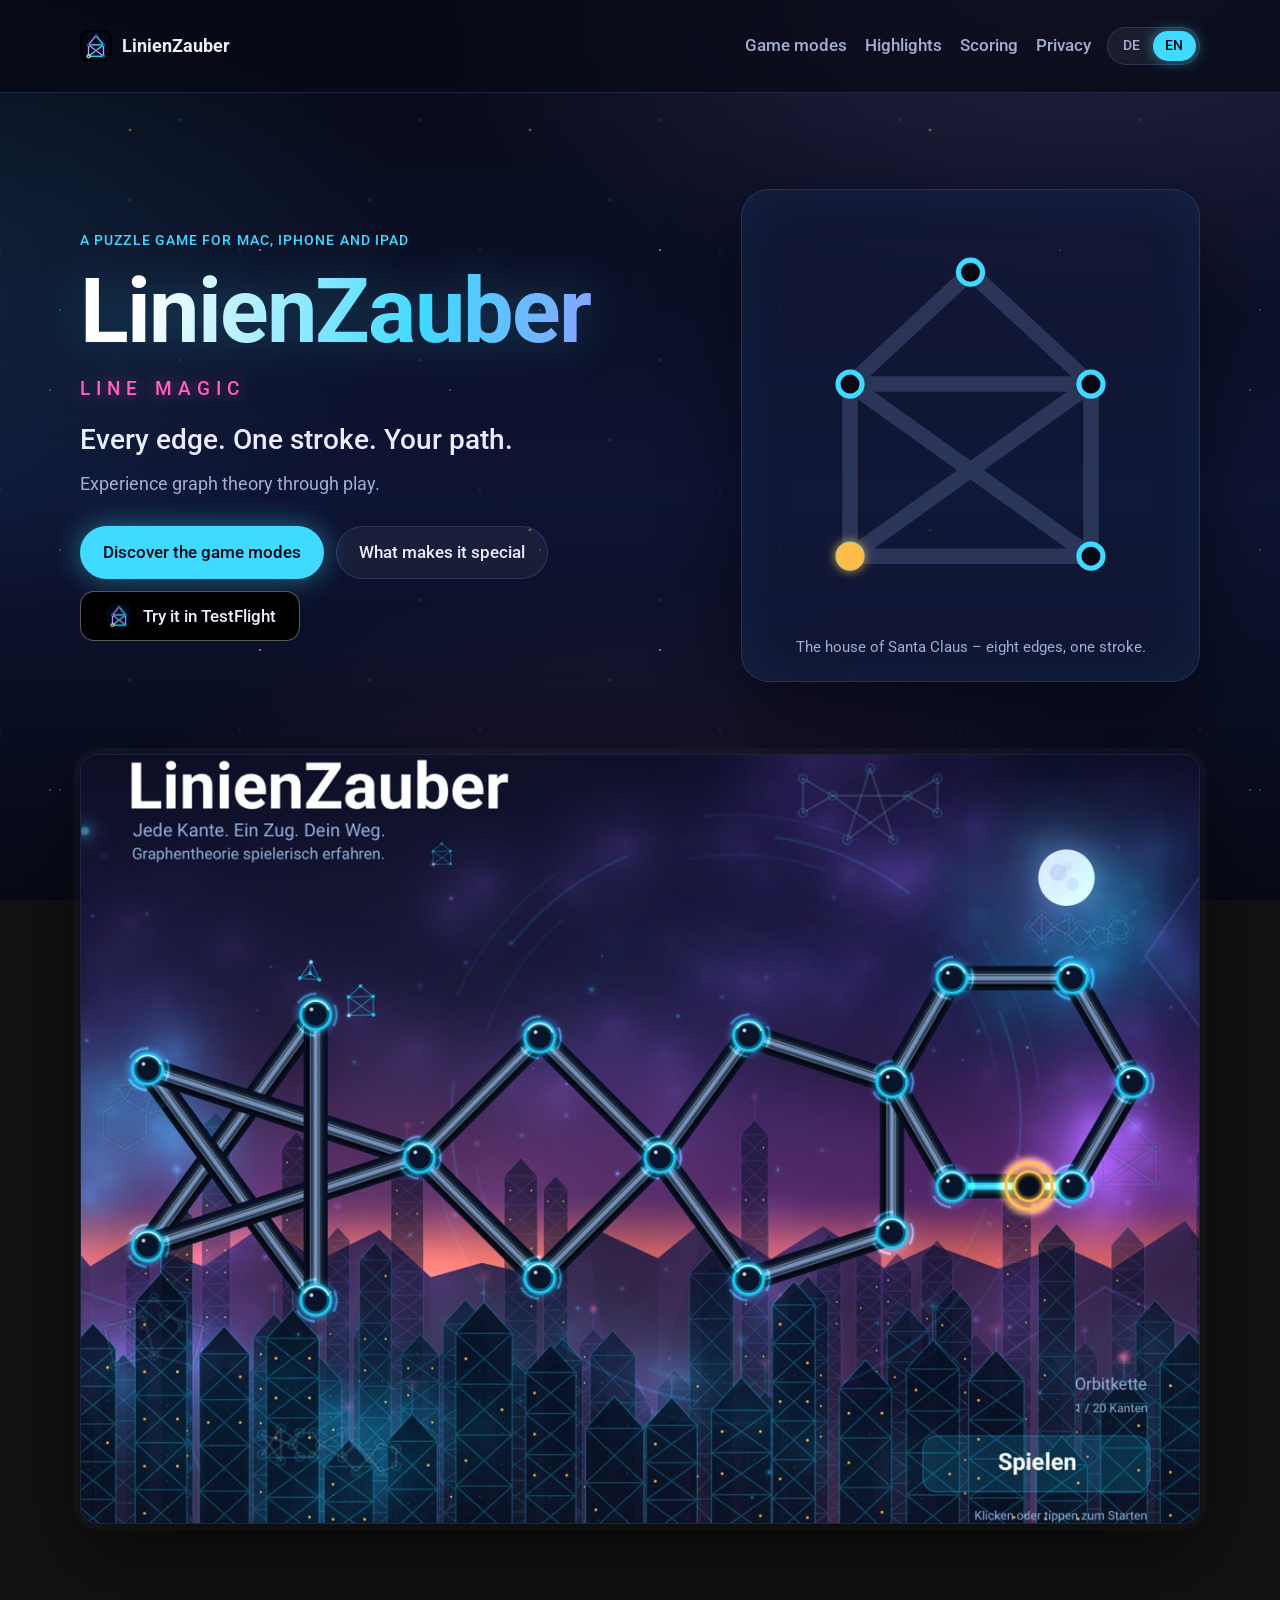
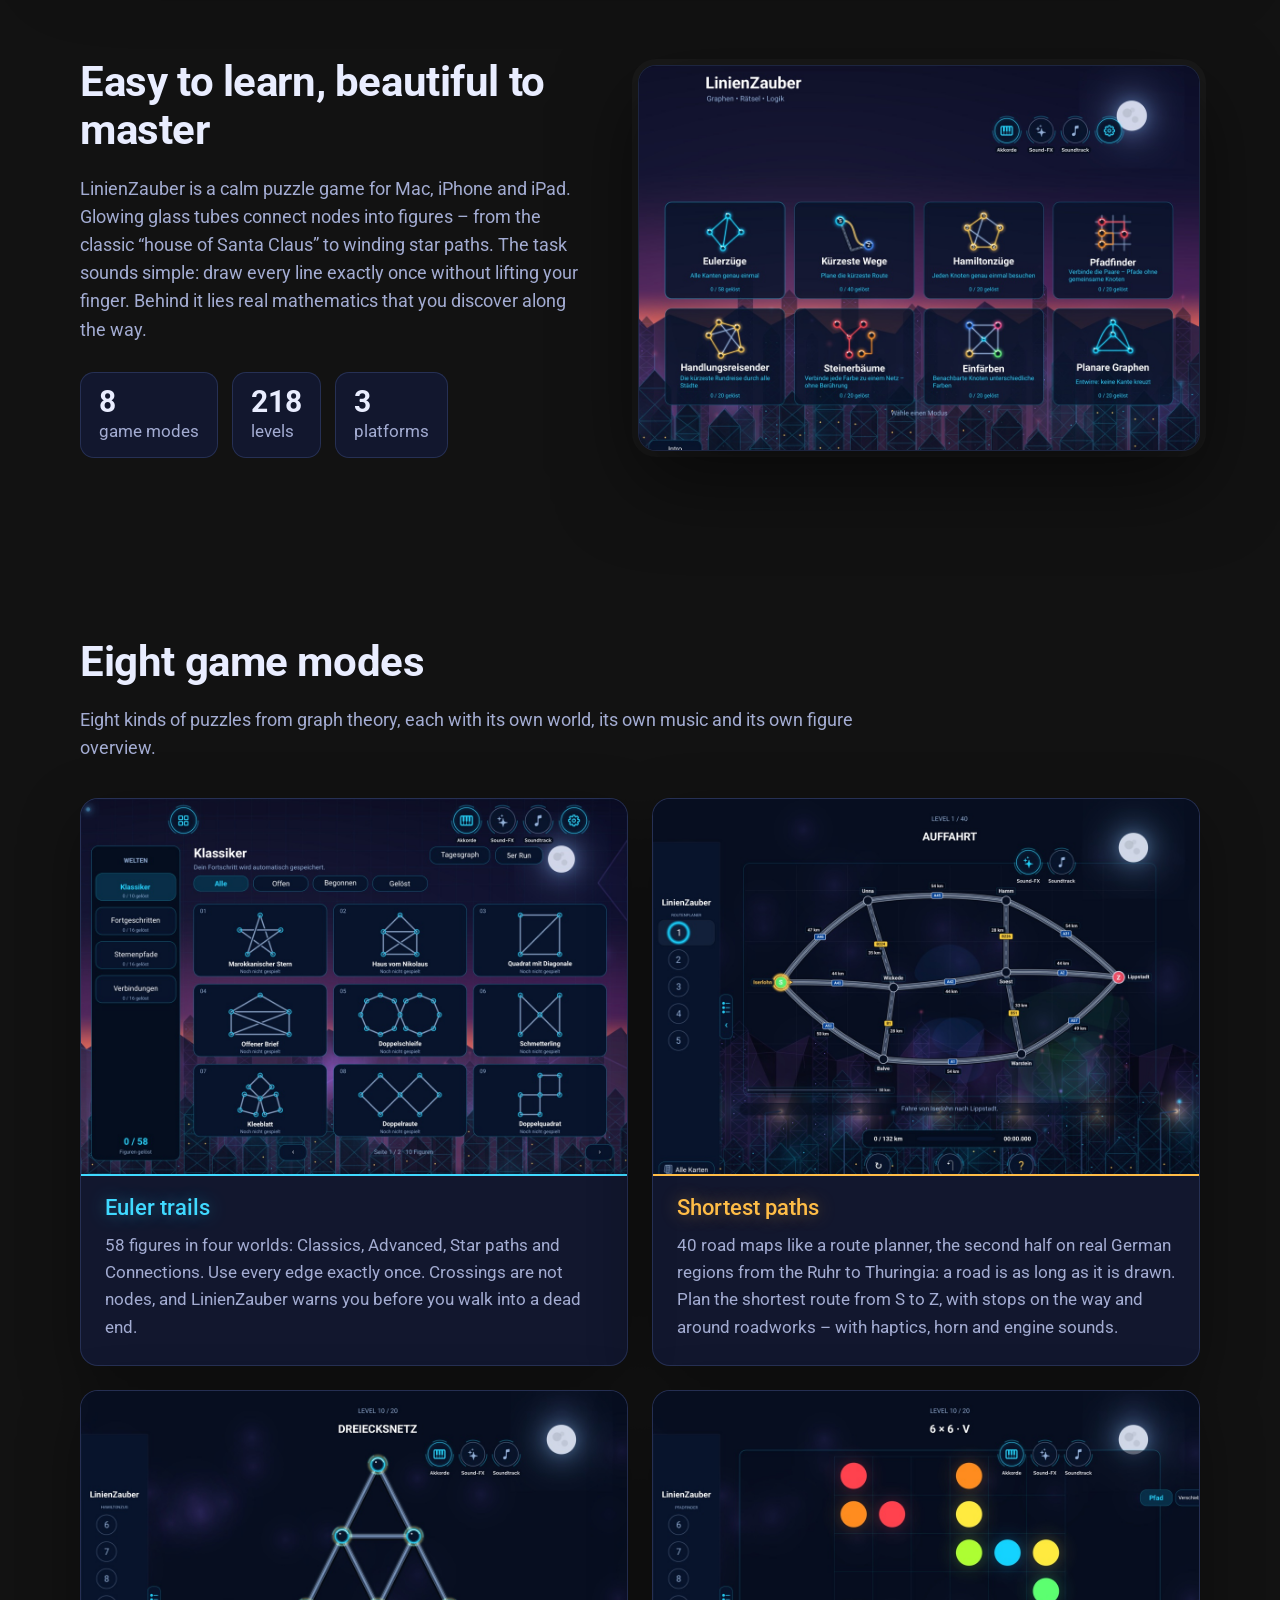
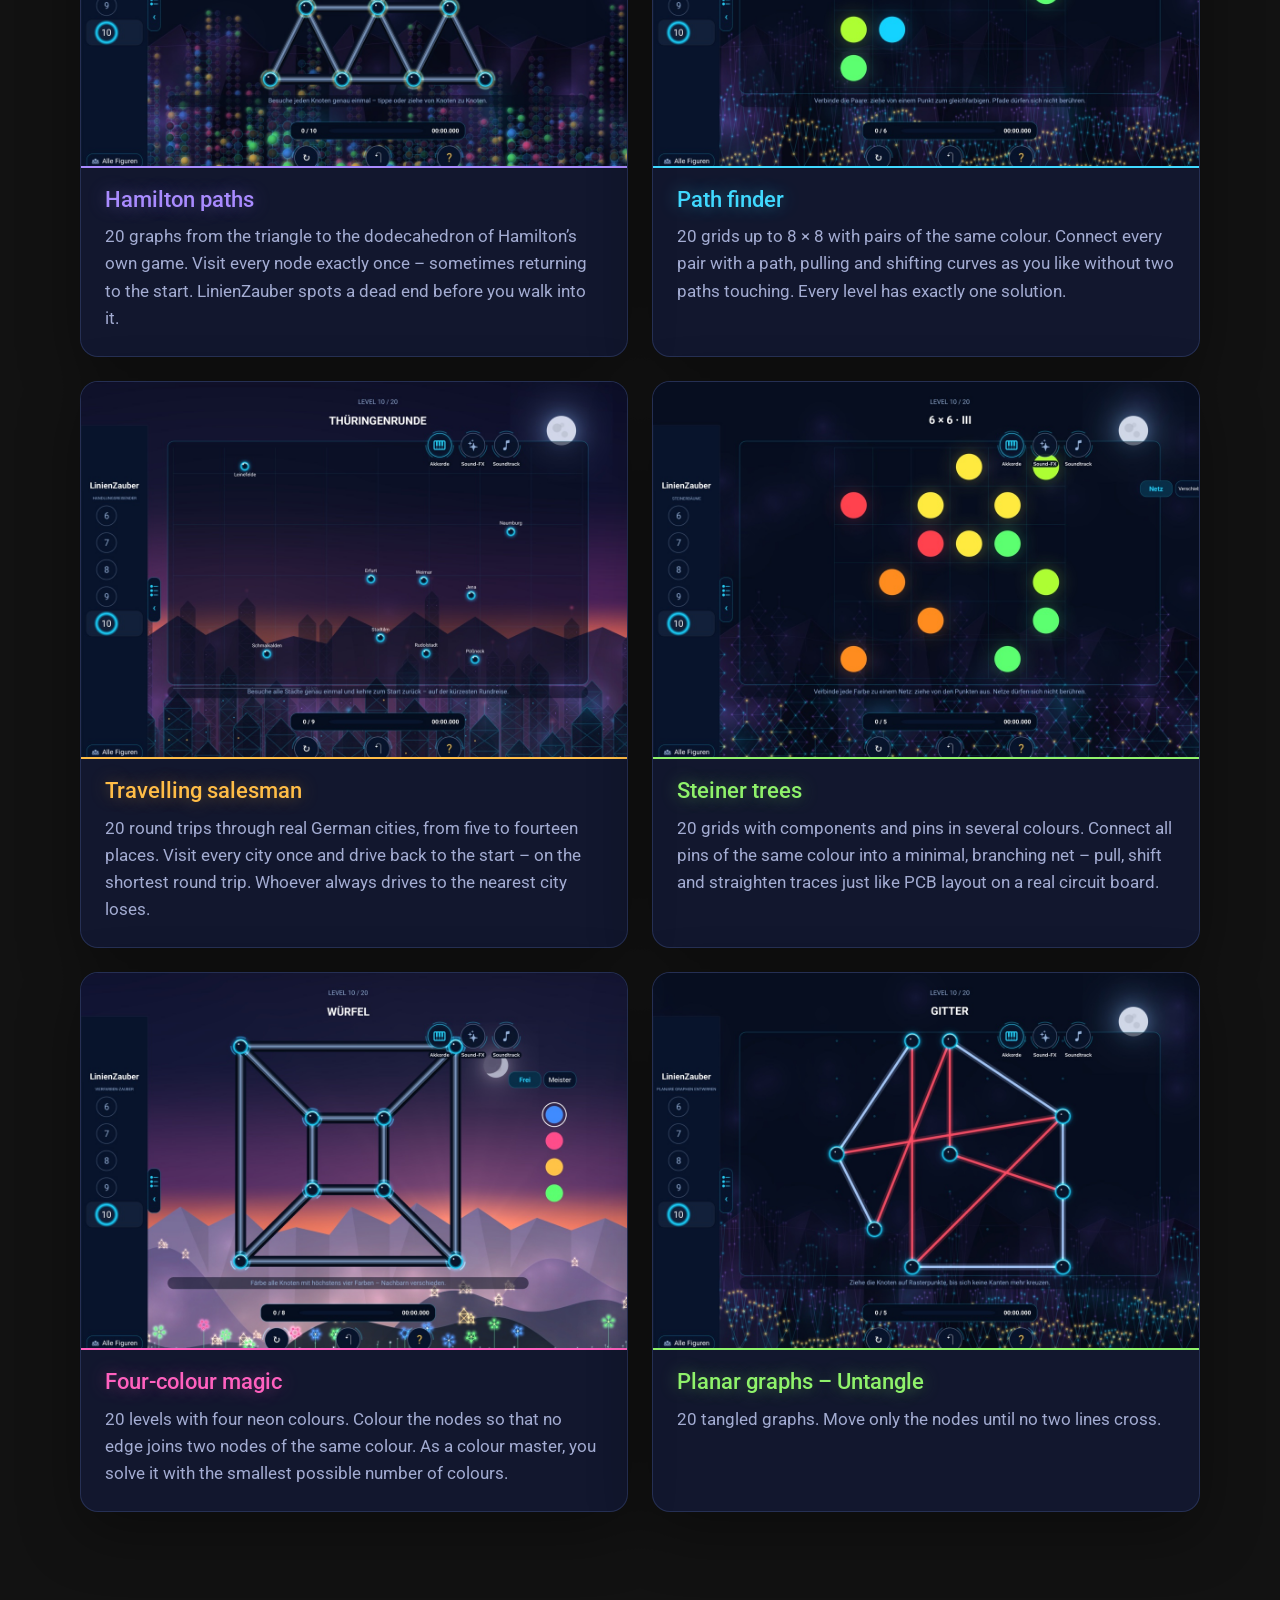
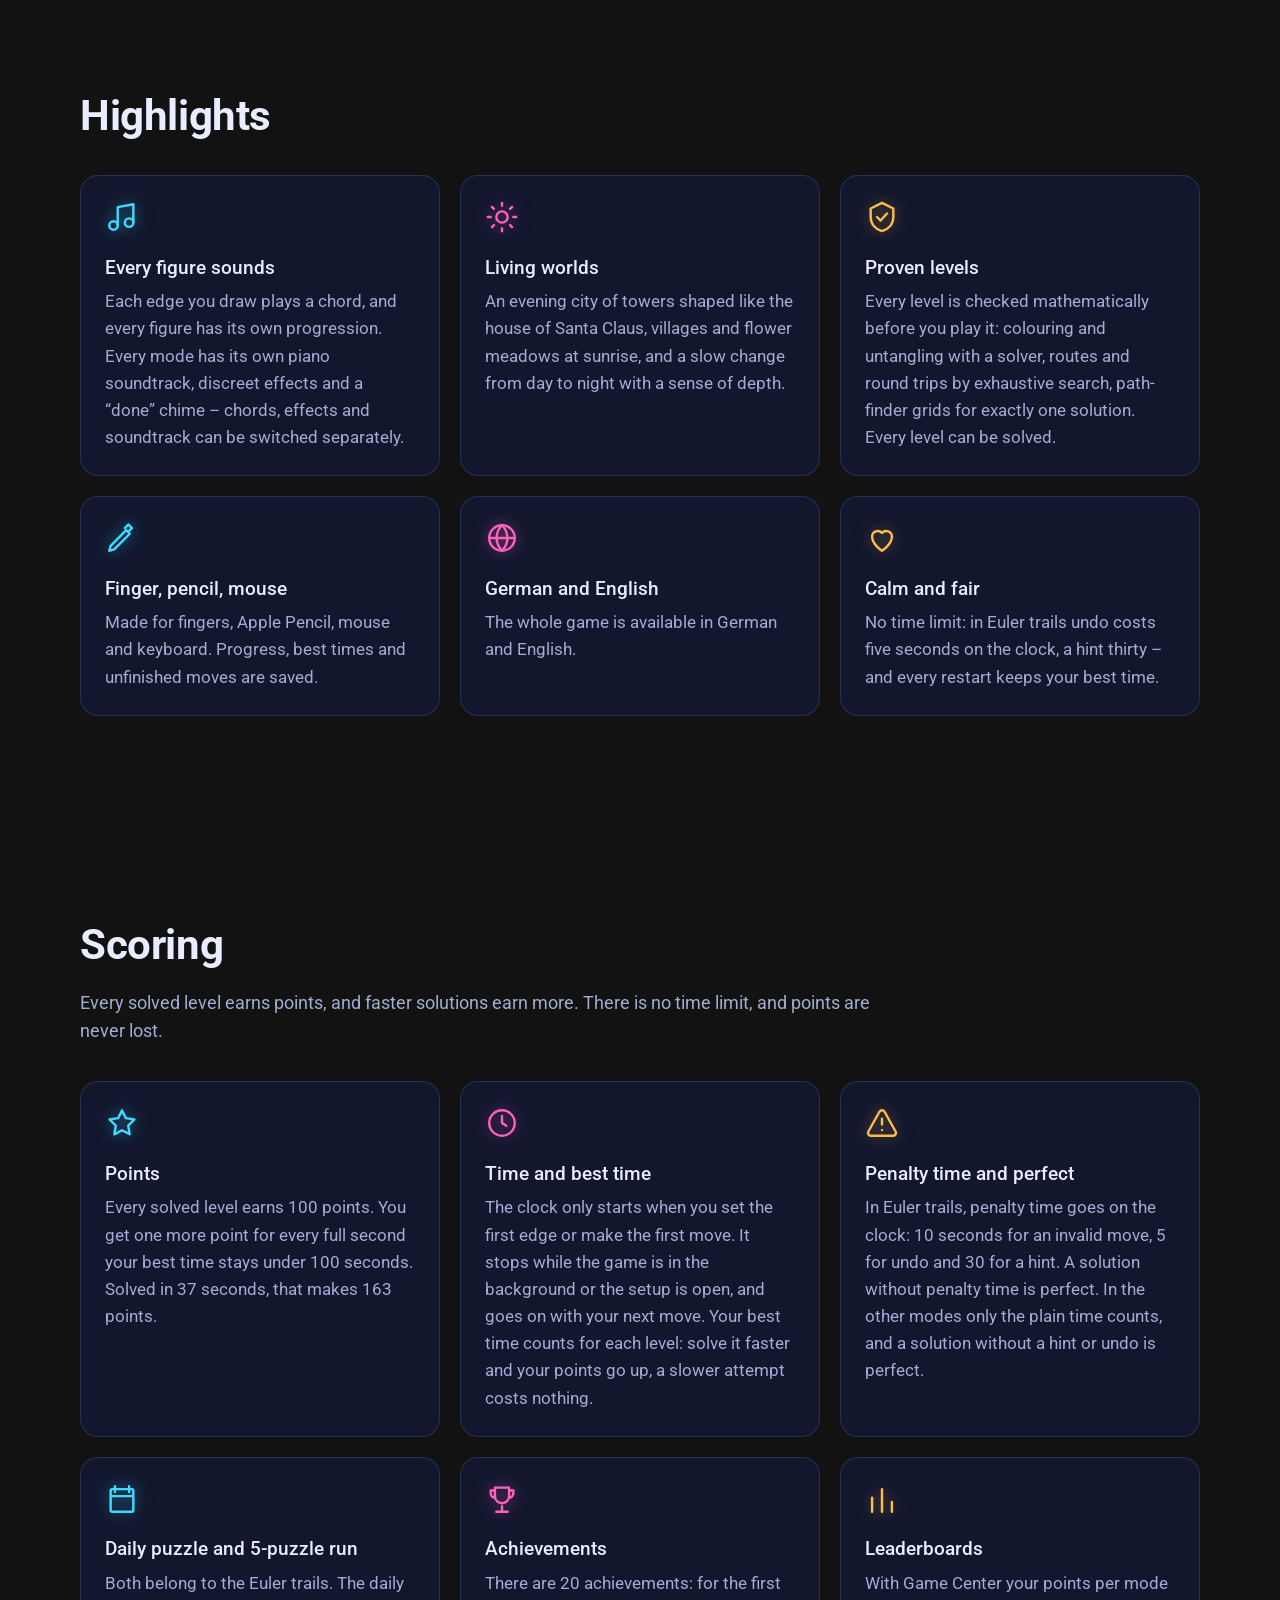
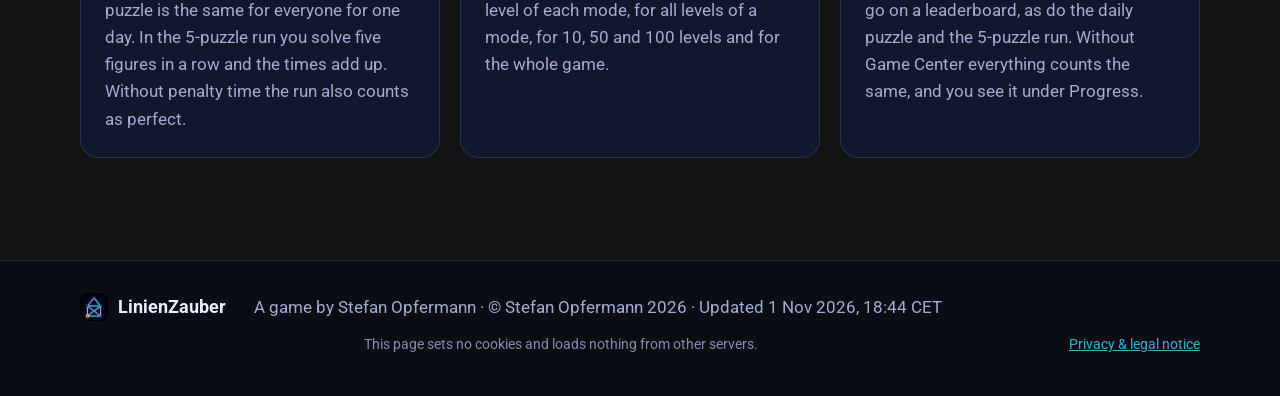
==== index.html @ 611625bb "Scoring: every mode can be perfect without a tip or undo Co-Authored-By: Claude Opus 5.5 <noreply@an" ====
<!doctype html>
<html lang="de">
<head>
  <meta charset="utf-8">
  <meta name="viewport" content="width=device-width, initial-scale=1">
  <title data-i18n="meta.title">LinienZauber – Graphentheorie spielerisch erfahren</title>
  <meta name="description" content="LinienZauber ist ein ruhiges Denkspiel für Mac, iPhone und iPad: Eulerzüge, Hamiltonzüge, kürzeste Wege, Steinerbäume, Handlungsreisender, Pfadfinder, Vierfarben-Zauber und planare Graphen in leuchtenden Neon-Welten." data-i18n-attr="content:meta.description">
  <meta property="og:title" content="LinienZauber" >
  <meta property="og:description" content="Jede Kante. Ein Zug. Dein Weg. Graphentheorie spielerisch erfahren." data-i18n-attr="content:meta.og">
  <meta property="og:type" content="website">
  <meta property="og:url" content="https://linienzauber.netlify.app/">
  <meta property="og:image" content="https://linienzauber.netlify.app/assets/img/01-intro-abendstadt.jpg">
  <meta name="twitter:card" content="summary_large_image">
  <link rel="canonical" href="https://linienzauber.netlify.app/">
  <meta name="theme-color" content="#070a16">
  <link rel="icon" type="image/png" href="assets/img/favicon-64.png">
  <link rel="apple-touch-icon" href="assets/img/apple-touch-icon.png">
  <link rel="stylesheet" href="style.css">
  <script>
    // Chooses the language before the first paint: ?lang=, then the visitor's earlier choice, then the browser's
    // languages (the first German or English one wins, otherwise English). i18n.js then sets the texts.
    (function () {
      var lang = null;
      try { lang = new URLSearchParams(location.search).get('lang') || localStorage.getItem('LinienZauber-lang'); } catch (e) {}
      if (lang !== 'de' && lang !== 'en') {
        var list = navigator.languages && navigator.languages.length ? navigator.languages : [navigator.language || 'de'];
        lang = 'en';
        for (var i = 0; i < list.length; i++) {
          if (/^de\b/i.test(list[i])) { lang = 'de'; break; }
          if (/^en\b/i.test(list[i])) { break; }
        }
      }
      document.documentElement.lang = lang;
      if (lang === 'en') {
        // Hide the German texts until i18n.js has replaced them; never longer than a moment.
        document.documentElement.classList.add('i18n-pending');
        setTimeout(function () { document.documentElement.classList.remove('i18n-pending'); }, 1200);
      }
    })();
  </script>
</head>
<body>
  <a class="skip-link" href="#inhalt" data-i18n="nav.skip">Zum Inhalt springen</a>
  <div class="sky" aria-hidden="true"><div class="stars stars-far"></div><div class="stars stars-near"></div></div>

  <header class="site-header">
    <div class="wrap header-row">
      <a class="brand" href="#top" aria-label="LinienZauber">
        <img src="assets/img/favicon-64.png" width="32" height="32" alt="">
        <span>LinienZauber</span>
      </a>
      <nav class="site-nav" aria-label="Hauptnavigation" data-i18n-attr="aria-label:nav.label">
        <a href="#modi" data-i18n="nav.modes">Spielmodi</a>
        <a href="#besonderheiten" data-i18n="nav.features">Besonderheiten</a>
        <a href="#punkte" data-i18n="nav.scoring">Punkte</a>
        <a href="datenschutz.html" data-i18n="nav.privacy" data-i18n-attr="href:nav.privacyUrl">Datenschutz</a>
      </nav>
      <div class="lang-switch" role="group" aria-label="Sprache" data-i18n-attr="aria-label:nav.language">
        <button type="button" data-lang="de" aria-pressed="true" lang="de">DE</button>
        <button type="button" data-lang="en" aria-pressed="false" lang="en">EN</button>
      </div>
    </div>
  </header>

  <main id="inhalt">
    <section class="hero" id="top">
      <div class="wrap hero-grid">
        <div class="hero-text">
          <p class="eyebrow" data-i18n="hero.eyebrow">Ein Denkspiel für Mac, iPhone und iPad</p>
          <h1>LinienZauber</h1>
          <p class="alias" data-i18n="hero.alias"></p>
          <p class="tagline" data-i18n="hero.tagline">Jede Kante. Ein Zug. Dein Weg.</p>
          <p class="lead" data-i18n="hero.lead">Graphentheorie spielerisch erfahren.</p>
          <div class="actions">
            <a class="button primary" href="#modi" data-i18n="hero.cta">Spielmodi entdecken</a>
            <a class="button" href="#besonderheiten" data-i18n="hero.more">Was es besonders macht</a>
            <a class="button store" id="testflight" href="https://testflight.apple.com/join/HY3fuH2G"><img src="assets/img/app-icon-512.png" width="28" height="28" alt="" aria-hidden="true"><span data-i18n="hero.testflight">In TestFlight testen</span></a>
          </div>
        </div>
        <figure class="house" role="img" aria-label="Das Haus vom Nikolaus wird in einem Zug gezeichnet" data-i18n-attr="aria-label:hero.animation">
          <svg viewBox="0 0 240 240" aria-hidden="true">
            <defs>
              <filter id="glow" x="-50%" y="-50%" width="200%" height="200%">
                <feGaussianBlur stdDeviation="3.2" result="blur"/>
                <feMerge><feMergeNode in="blur"/><feMergeNode in="SourceGraphic"/></feMerge>
              </filter>
            </defs>
            <!-- Every edge as a dim glass tube, then the Euler trail A–C–E–D–C–B–D–A–B drawn over it. -->
            <path class="tube" d="M50 200 L50 100 L120 35 L190 100 L50 100 L190 200 L190 100 L50 200 L190 200"/>
            <path class="trail" pathLength="100" filter="url(#glow)" d="M50 200 L50 100 L120 35 L190 100 L50 100 L190 200 L190 100 L50 200 L190 200"/>
            <g class="nodes">
              <circle cx="50" cy="200" r="7"/><circle cx="190" cy="200" r="7"/><circle cx="50" cy="100" r="7"/>
              <circle cx="190" cy="100" r="7"/><circle cx="120" cy="35" r="7"/>
            </g>
            <circle class="head" r="8" filter="url(#glow)"/>
          </svg>
          <figcaption data-i18n="hero.caption">Das Haus vom Nikolaus – acht Kanten, ein Zug.</figcaption>
        </figure>
      </div>
      <div class="wrap">
        <figure class="shot hero-shot">
          <img src="assets/img/01-intro-abendstadt.jpg" width="1200" height="824"
               alt="Titelbild von LinienZauber: eine leuchtende Figur über einer Abendstadt aus Hochhäusern im Stil des Hauses vom Nikolaus, mit Vollmond"
               data-i18n-attr="alt:shot.intro">
        </figure>
      </div>
    </section>

    <section class="about">
      <div class="wrap about-grid">
        <div>
          <h2 data-i18n="about.title">Einfach zu lernen, schön zu meistern</h2>
          <p data-i18n="about.text">LinienZauber ist ein ruhiges Denkspiel für Mac, iPhone und iPad. Leuchtende Glasröhren verbinden Knoten zu Figuren – vom Haus vom Nikolaus bis zum Sternenpfad. Deine Aufgabe klingt einfach: Zeichne jede Linie genau einmal, ohne abzusetzen. Dahinter steckt echte Mathematik, die du ganz nebenbei erlebst.</p>
          <ul class="facts">
            <li><strong>8</strong> <span data-i18n="about.modes">Spielmodi</span></li>
            <li><strong>218</strong> <span data-i18n="about.levels">Level</span></li>
            <li><strong>3</strong> <span data-i18n="about.platforms">Plattformen</span></li>
          </ul>
        </div>
        <figure class="shot">
          <img src="assets/img/02-modi.jpg" width="1200" height="824" loading="lazy"
               alt="Die Modus-Auswahl mit acht Karten: Eulerzüge, Kürzeste Wege, Hamiltonzüge, Steinerbäume, Handlungsreisender, Pfadfinder, Einfärben und Planare Graphen"
               data-i18n-attr="alt:shot.modes">
        </figure>
      </div>
    </section>

    <section class="modes" id="modi">
      <div class="wrap">
        <h2 data-i18n="modes.title">Acht Spielmodi</h2>
        <p class="section-lead" data-i18n="modes.lead">Acht Rätselarten aus der Graphentheorie, jede mit eigener Welt, eigener Musik und eigener Figurenübersicht.</p>
        <div class="mode-grid">
          <article class="mode" style="--accent: var(--cyan)">
            <img src="assets/img/03-eulerzuege.jpg" width="1200" height="824" loading="lazy"
                 alt="Figurenübersicht der Eulerzüge mit Marokkanischem Stern, Haus vom Nikolaus und weiteren Figuren"
                 data-i18n-attr="alt:shot.euler">
            <div class="mode-body">
              <h3 data-i18n="mode.euler.title">Eulerzüge</h3>
              <p data-i18n="mode.euler.text">58 Figuren in vier Welten: Klassiker, Fortgeschritten, Sternenpfade und Verbindungen. Benutze jede Kante genau einmal. Kreuzungen sind keine Knoten, und LinienZauber warnt dich, bevor du in eine Sackgasse läufst.</p>
            </div>
          </article>
          <article class="mode" style="--accent: var(--gold)">
            <img src="assets/img/04-kuerzeste-wege.jpg" width="1200" height="824" loading="lazy"
                 alt="Ein Level des Routenplaners: eine Straßenkarte mit Start S, Ziel Z, gesperrten Straßen und der gefahrenen Route"
                 data-i18n-attr="alt:shot.paths">
            <div class="mode-body">
              <h3 data-i18n="mode.paths.title">Kürzeste Wege</h3>
              <p data-i18n="mode.paths.text">40 Straßenkarten wie ein Routenplaner, die zweite Hälfte auf echten deutschen Regionen von der Ruhr bis Thüringen: Eine Straße ist so lang, wie sie gezeichnet ist. Plane die kürzeste Route von S nach Z, mit Stopps unterwegs und um Baustellen herum – mit Haptik, Hupe und Motorsound.</p>
            </div>
          </article>
          <article class="mode" style="--accent: var(--violet)">
            <img src="assets/img/07-hamiltonzuege.jpg" width="1200" height="824" loading="lazy"
                 alt="Figurenübersicht der Hamiltonzüge mit Dreieck mit Fahne, Haus, Rad, Leiter und Stern"
                 data-i18n-attr="alt:shot.hamilton">
            <div class="mode-body">
              <h3 data-i18n="mode.hamilton.title">Hamiltonzüge</h3>
              <p data-i18n="mode.hamilton.text">20 Graphen vom Dreieck bis zum Dodekaeder aus Hamiltons eigenem Spiel. Besuche jeden Knoten genau einmal – manchmal mit Rückkehr zum Start. Eine Sackgasse erkennt LinienZauber, bevor du sie betrittst.</p>
            </div>
          </article>
          <article class="mode" style="--accent: var(--cyan)">
            <img src="assets/img/10-pfadfinder.jpg" width="1200" height="824" loading="lazy"
                 alt="Pfadfinder: ein 5-mal-5-Feld mit roten, blauen und grünen Punktepaaren"
                 data-i18n-attr="alt:shot.pathfinder">
            <div class="mode-body">
              <h3 data-i18n="mode.pathfinder.title">Pfadfinder</h3>
              <p data-i18n="mode.pathfinder.text">20 Felder bis 8 × 8 mit Paaren gleicher Farbe. Verbinde jedes Paar durch einen Pfad, ziehe und verschiebe Kurven nach Belieben, ohne dass sich zwei Pfade berühren. Jedes Level hat genau eine Lösung.</p>
            </div>
          </article>
          <article class="mode" style="--accent: var(--gold)">
            <img src="assets/img/09-handlungsreisender.jpg" width="1200" height="824" loading="lazy"
                 alt="Handlungsreisender: fünf Städte an der Ruhr auf einer Karte, die in einer Rundreise besucht werden sollen"
                 data-i18n-attr="alt:shot.tsp">
            <div class="mode-body">
              <h3 data-i18n="mode.tsp.title">Handlungsreisender</h3>
              <p data-i18n="mode.tsp.text">20 Rundreisen durch echte deutsche Städte, von fünf bis vierzehn Orten. Besuche jede Stadt einmal und fahre zurück zum Start – auf der kürzesten Rundreise. Wer immer zur nächsten Stadt fährt, verliert.</p>
            </div>
          </article>
          <article class="mode" style="--accent: var(--green)">
            <img src="assets/img/08-steinerbaeume.jpg" width="1200" height="824" loading="lazy"
                 alt="Steinerbäume: ein Raster mit roten und blauen Punkten, die je zu einem Netz verbunden werden sollen"
                 data-i18n-attr="alt:shot.steiner">
            <div class="mode-body">
              <h3 data-i18n="mode.steiner.title">Steinerbäume</h3>
              <p data-i18n="mode.steiner.text">20 Raster mit Bauteilen und Pins in mehreren Farben. Verbinde alle Pins gleicher Farbe zu einem minimalen, verzweigten Netz – ziehe, verschiebe und begradige Leitungen wie beim PCB-Layout auf einer echten Platine.</p>
            </div>
          </article>
          <article class="mode" style="--accent: var(--magenta)">
            <img src="assets/img/05-einfaerben.jpg" width="1200" height="824" loading="lazy"
                 alt="Vierfarben-Zauber: ein gelöstes Dreieck mit blauem, pinkem und gelbem Knoten vor einer Blumenwiese bei Sonnenaufgang"
                 data-i18n-attr="alt:shot.colour">
            <div class="mode-body">
              <h3 data-i18n="mode.colour.title">Vierfarben-Zauber</h3>
              <p data-i18n="mode.colour.text">20 Level mit vier Neonfarben. Färbe die Knoten so, dass keine Kante zwei gleiche Farben verbindet. Als Farben-Meister schaffst du es mit der kleinstmöglichen Zahl an Farben.</p>
            </div>
          </article>
          <article class="mode" style="--accent: var(--green)">
            <img src="assets/img/06-planare-graphen.jpg" width="1200" height="824" loading="lazy"
                 alt="Planare Graphen: ein verknotetes Fünfeck, dessen sich kreuzende Kanten rot leuchten"
                 data-i18n-attr="alt:shot.planar">
            <div class="mode-body">
              <h3 data-i18n="mode.planar.title">Planare Graphen – Entwirren</h3>
              <p data-i18n="mode.planar.text">20 verknotete Graphen. Verschiebe nur die Knoten, bis sich keine zwei Linien mehr kreuzen.</p>
            </div>
          </article>
        </div>
      </div>
    </section>

    <section class="features" id="besonderheiten">
      <div class="wrap">
        <h2 data-i18n="features.title">Besonderheiten</h2>
        <ul class="feature-grid">
          <li class="feature">
            <svg viewBox="0 0 24 24" aria-hidden="true"><path d="M9 18V5l11-2v13"/><circle cx="6" cy="18" r="3"/><circle cx="17" cy="16" r="3"/></svg>
            <h3 data-i18n="feature.music.title">Jede Figur klingt</h3>
            <p data-i18n="feature.music.text">Jede gezogene Kante spielt einen Akkord, jede Figur ihre eigene Akkordfolge. Jeder Modus hat einen eigenen Klavier-Soundtrack, dezente Effekte und einen „Geschafft“-Klang – Akkorde, Effekte und Soundtrack lassen sich einzeln schalten.</p>
          </li>
          <li class="feature">
            <svg viewBox="0 0 24 24" aria-hidden="true"><circle cx="12" cy="12" r="4"/><path d="M12 2v2M12 20v2M4.9 4.9l1.4 1.4M17.7 17.7l1.4 1.4M2 12h2M20 12h2M4.9 19.1l1.4-1.4M17.7 6.3l1.4-1.4"/></svg>
            <h3 data-i18n="feature.worlds.title">Lebendige Welten</h3>
            <p data-i18n="feature.worlds.text">Eine Stadt aus „Haus vom Nikolaus“-Hochhäusern am Abend, Dörfer und Blumenwiesen bei Sonnenaufgang und ein langsamer Wechsel von Tag und Nacht mit Tiefenwirkung.</p>
          </li>
          <li class="feature">
            <svg viewBox="0 0 24 24" aria-hidden="true"><path d="M12 2l8 4v6c0 5-3.4 8.6-8 10-4.6-1.4-8-5-8-10V6z"/><path d="M8.5 12l2.5 2.5 4.5-5"/></svg>
            <h3 data-i18n="feature.proven.title">Bewiesene Level</h3>
            <p data-i18n="feature.proven.text">Jedes Level wird vor dem Spiel mathematisch geprüft: Färben und Entwirren mit einem Solver, die Routen und Rundreisen durch Vollsuche, die Pfadfinder-Felder auf genau eine Lösung. Jedes Level ist lösbar.</p>
          </li>
          <li class="feature">
            <svg viewBox="0 0 24 24" aria-hidden="true"><path d="M3 21l3.5-1 11-11-2.5-2.5-11 11z"/><path d="M14 5l2.5-2.5L19 5l-2.5 2.5"/></svg>
            <h3 data-i18n="feature.input.title">Finger, Stift, Maus</h3>
            <p data-i18n="feature.input.text">Für Finger, Apple Pencil, Maus und Tastatur. Fortschritt, Bestzeiten und angefangene Züge werden gespeichert.</p>
          </li>
          <li class="feature">
            <svg viewBox="0 0 24 24" aria-hidden="true"><circle cx="12" cy="12" r="9"/><path d="M3 12h18M12 3c2.5 2.6 3.8 5.6 3.8 9s-1.3 6.4-3.8 9c-2.5-2.6-3.8-5.6-3.8-9S9.5 5.6 12 3z"/></svg>
            <h3 data-i18n="feature.language.title">Deutsch und Englisch</h3>
            <p data-i18n="feature.language.text">Das ganze Spiel gibt es auf Deutsch und Englisch.</p>
          </li>
          <li class="feature">
            <svg viewBox="0 0 24 24" aria-hidden="true"><path d="M12 21s-7-4.4-7-10a4 4 0 0 1 7-2.6A4 4 0 0 1 19 11c0 5.6-7 10-7 10z"/></svg>
            <h3 data-i18n="feature.calm.title">Ruhig und fair</h3>
            <p data-i18n="feature.calm.text">Ohne Zeitlimit: In den Eulerzügen kostet Zurück fünf Sekunden auf der Uhr, ein Tipp dreißig – und jeder Neustart behält deine Bestzeit.</p>
          </li>
        </ul>
      </div>
    </section>

    <section class="features" id="punkte">
      <div class="wrap">
        <h2 data-i18n="scoring.title">Punkteregelung</h2>
        <p class="section-lead" data-i18n="scoring.lead">Jedes gelöste Level bringt Punkte, schnelle Lösungen bringen mehr. Es gibt kein Zeitlimit, und Punkte gehen nie verloren.</p>
        <ul class="feature-grid">
          <li class="feature">
            <svg viewBox="0 0 24 24" aria-hidden="true"><path d="M12 3l2.7 5.6 6.1.9-4.4 4.3 1 6.1L12 17.1 6.6 20l1-6.1L3.2 9.5l6.1-.9z"/></svg>
            <h3 data-i18n="scoring.points.title">Punkte</h3>
            <p data-i18n="scoring.points.text">Jedes gelöste Level bringt 100 Punkte. Dazu kommt ein Punkt für jede volle Sekunde, die deine Bestzeit unter 100 Sekunden bleibt. In 37 Sekunden gelöst sind das 163 Punkte.</p>
          </li>
          <li class="feature">
            <svg viewBox="0 0 24 24" aria-hidden="true"><path d="M12 7v5l3 2M21 12a9 9 0 1 1-18 0 9 9 0 0 1 18 0z"/></svg>
            <h3 data-i18n="scoring.best.title">Zeit und Bestzeit</h3>
            <p data-i18n="scoring.best.text">Die Uhr startet erst, wenn du die erste Kante setzt oder den ersten Zug machst. Sie hält an, wenn das Spiel in den Hintergrund geht oder das Setup offen ist, und läuft mit dem nächsten Zug weiter. Für jedes Level zählt deine beste Zeit: Schneller gelöst steigen deine Punkte, ein langsamerer Versuch kostet nichts.</p>
          </li>
          <li class="feature">
            <svg viewBox="0 0 24 24" aria-hidden="true"><path d="M12 9v4M12 17h.01M10.3 3.9L2.4 18a2 2 0 0 0 1.7 3h15.8a2 2 0 0 0 1.7-3L13.7 3.9a2 2 0 0 0-3.4 0z"/></svg>
            <h3 data-i18n="scoring.penalty.title">Strafzeit und Perfekt</h3>
            <p data-i18n="scoring.penalty.text">In den Eulerzügen kommt Strafzeit auf die Uhr: 10 Sekunden für einen ungültigen Zug, 5 für Zurück und 30 für einen Tipp. Ohne Strafzeit ist die Lösung perfekt. In den anderen Modi zählt die reine Zeit, und ohne Tipp und Zurück ist die Lösung perfekt.</p>
          </li>
          <li class="feature">
            <svg viewBox="0 0 24 24" aria-hidden="true"><path d="M7 3v4M17 3v4M4 10h16M5 5h14a1 1 0 0 1 1 1v14a1 1 0 0 1-1 1H5a1 1 0 0 1-1-1V6a1 1 0 0 1 1-1z"/></svg>
            <h3 data-i18n="scoring.daily.title">Tagesgraph und 5er Run</h3>
            <p data-i18n="scoring.daily.text">Beide gehören zu den Eulerzügen. Der Tagesgraph ist einen Tag lang für alle derselbe. Im 5er Run löst du fünf Figuren nacheinander, und die Zeiten werden addiert. Ohne Strafzeit zählt der Run zusätzlich als perfekt.</p>
          </li>
          <li class="feature">
            <svg viewBox="0 0 24 24" aria-hidden="true"><path d="M8 21h8M12 17v4M7 4h10v6a5 5 0 0 1-10 0zM7 6H4v2a3 3 0 0 0 3 3M17 6h3v2a3 3 0 0 1-3 3"/></svg>
            <h3 data-i18n="scoring.rewards.title">Erfolge</h3>
            <p data-i18n="scoring.rewards.text">Es gibt 20 Erfolge: für das erste Level jedes Modus, für alle Level eines Modus, für 10, 50 und 100 Level und für das ganze Spiel.</p>
          </li>
          <li class="feature">
            <svg viewBox="0 0 24 24" aria-hidden="true"><path d="M5 21V11M12 21V5M19 21v-7"/></svg>
            <h3 data-i18n="scoring.boards.title">Bestenlisten</h3>
            <p data-i18n="scoring.boards.text">Mit Game Center stehen deine Punkte je Modus in einer Bestenliste, dazu Tagesgraph und 5er Run. Ohne Game Center zählt alles genauso, du siehst es unter Fortschritt.</p>
          </li>
        </ul>
      </div>
    </section>
  </main>

  <footer class="site-footer">
    <div class="wrap footer-row">
      <div class="brand">
        <img src="assets/img/favicon-64.png" width="28" height="28" alt="">
        <span>LinienZauber</span>
      </div>
      <p data-i18n="footer.credit">Ein Spiel von Stefan Opfermann · © Stefan Opfermann 2026 · Stand 01.11.2026, 18:44 Uhr</p>
      <p class="quiet" data-i18n="footer.privacy">Diese Seite setzt keine Cookies und lädt nichts von fremden Servern.</p>
      <p class="quiet"><a href="datenschutz.html" data-i18n="nav.legal" data-i18n-attr="href:nav.privacyUrl">Datenschutz &amp; Impressum</a></p>
    </div>
  </footer>

  <script src="i18n.js"></script>
</body>
</html>
---- style.css ----
/* LinienZauber one-pager: the game's neon look – night blue, glass tubes, cyan, magenta, gold and green. */

@font-face { font-family: "Roboto"; src: url("assets/fonts/Roboto-Regular.ttf") format("truetype"); font-weight: 400; font-display: swap; }
@font-face { font-family: "Roboto"; src: url("assets/fonts/Roboto-Medium.ttf") format("truetype"); font-weight: 500; font-display: swap; }
@font-face { font-family: "Roboto"; src: url("assets/fonts/Roboto-Bold.ttf") format("truetype"); font-weight: 700; font-display: swap; }

:root {
  color-scheme: dark;
  --bg: #070a16;
  --bg-2: #0e1433;
  --panel: rgba(18, 25, 58, 0.72);
  --panel-edge: rgba(126, 160, 255, 0.18);
  --text: #e9edff;
  --muted: #a3acd2;
  --cyan: #40d9ff;
  --magenta: #ff61bf;
  --gold: #ffbd47;
  --green: #8ff26b;
  --violet: #a98bff;
  --radius: 18px;
  --wrap: 1120px;
}

* { box-sizing: border-box; }
html { scroll-behavior: smooth; scroll-padding-top: 80px; }
html.i18n-pending body { visibility: hidden; }
body {
  margin: 0;
  font-family: "Roboto", system-ui, -apple-system, "Segoe UI", sans-serif;
  font-size: 17px;
  line-height: 1.6;
  color: var(--text);
  background:
    radial-gradient(1200px 700px at 85% -10%, rgba(169, 139, 255, 0.22), transparent 60%),
    radial-gradient(900px 600px at -10% 30%, rgba(64, 217, 255, 0.10), transparent 60%),
    radial-gradient(1000px 700px at 50% 110%, rgba(255, 97, 191, 0.12), transparent 60%),
    linear-gradient(180deg, var(--bg) 0%, var(--bg-2) 55%, var(--bg) 100%);
  background-attachment: fixed;
  -webkit-font-smoothing: antialiased;
}
img { max-width: 100%; height: auto; display: block; }
a { color: var(--cyan); }
h1, h2, h3 { line-height: 1.15; margin: 0 0 0.5em; }
h2 { font-size: clamp(1.8rem, 3.6vw, 2.6rem); font-weight: 700; letter-spacing: -0.01em; }
h3 { font-size: 1.2rem; font-weight: 500; }
p { margin: 0 0 1em; }
.wrap { width: min(100% - 32px, var(--wrap)); margin-inline: auto; }

.skip-link { position: absolute; left: 16px; top: -60px; z-index: 20; padding: 10px 14px; border-radius: 10px; background: var(--cyan); color: var(--bg); font-weight: 500; }
.skip-link:focus { top: 12px; }
:focus-visible { outline: 2px solid var(--gold); outline-offset: 3px; border-radius: 6px; }

/* Twinkling sky behind everything; two star layers drift at different depths. */
.sky { position: fixed; inset: 0; z-index: -1; pointer-events: none; overflow: hidden; }
.stars { position: absolute; inset: -200px; background-repeat: repeat; }
.stars-far {
  background-image:
    radial-gradient(1px 1px at 20px 30px, rgba(255,255,255,.55), transparent),
    radial-gradient(1px 1px at 140px 80px, rgba(255,255,255,.35), transparent),
    radial-gradient(1px 1px at 90px 160px, rgba(180,220,255,.5), transparent),
    radial-gradient(1px 1px at 200px 210px, rgba(255,255,255,.3), transparent);
  background-size: 240px 240px;
  animation: drift 160s linear infinite;
}
.stars-near {
  background-image:
    radial-gradient(1.5px 1.5px at 60px 50px, rgba(255,255,255,.8), transparent),
    radial-gradient(1.5px 1.5px at 250px 190px, rgba(64,217,255,.7), transparent),
    radial-gradient(2px 2px at 330px 330px, rgba(255,189,71,.6), transparent);
  background-size: 400px 400px;
  animation: drift 90s linear infinite, twinkle 6s ease-in-out infinite alternate;
}
@keyframes drift { to { transform: translate3d(-240px, 0, 0); } }
@keyframes twinkle { from { opacity: .55; } to { opacity: 1; } }

/* Header */
.site-header {
  position: sticky; top: 0; z-index: 10;
  background: rgba(7, 10, 22, 0.72);
  backdrop-filter: blur(14px); -webkit-backdrop-filter: blur(14px);
  border-bottom: 1px solid var(--panel-edge);
}
.header-row { display: flex; align-items: center; gap: 20px; min-height: 64px; }
.brand { display: inline-flex; align-items: center; gap: 10px; color: var(--text); text-decoration: none; font-weight: 700; font-size: 1.1rem; }
.brand img { border-radius: 8px; }
.site-nav { display: flex; gap: 22px; margin-left: auto; }
.site-nav a { color: var(--muted); text-decoration: none; font-weight: 500; }
.site-nav a:hover { color: var(--text); }
.lang-switch { display: inline-flex; padding: 3px; border-radius: 999px; background: rgba(255,255,255,.06); border: 1px solid var(--panel-edge); }
.lang-switch button {
  font: inherit; font-size: .85rem; font-weight: 500; letter-spacing: .04em;
  color: var(--muted); background: none; border: 0; border-radius: 999px; padding: 4px 12px; cursor: pointer;
}
.lang-switch button[aria-pressed="true"] { color: var(--bg); background: var(--cyan); box-shadow: 0 0 14px rgba(64,217,255,.55); }

/* Hero */
.hero { padding: clamp(40px, 8vw, 96px) 0 32px; }
.hero-grid { display: grid; grid-template-columns: 1.15fr 0.85fr; align-items: center; gap: 40px; }
.eyebrow { color: var(--cyan); font-weight: 500; letter-spacing: .08em; text-transform: uppercase; font-size: .85rem; margin-bottom: .6em; }
.hero h1 {
  font-size: clamp(3rem, 9vw, 5.6rem); font-weight: 700; letter-spacing: -0.02em; margin-bottom: .15em;
  background: linear-gradient(100deg, #ffffff 10%, var(--cyan) 55%, var(--violet) 95%);
  -webkit-background-clip: text; background-clip: text; color: transparent;
  filter: drop-shadow(0 0 24px rgba(64,217,255,.25));
}
/* English only: the name's meaning under the German brand. */
.alias { margin: -0.1em 0 0.7em; color: var(--magenta); font-weight: 500; font-size: clamp(1rem, 1.8vw, 1.2rem); letter-spacing: 0.32em; text-transform: uppercase; text-shadow: 0 0 18px rgba(255, 97, 191, 0.55); }
.alias:empty { display: none; }
.tagline { font-size: clamp(1.3rem, 2.6vw, 1.75rem); font-weight: 500; margin-bottom: .2em; }
.lead { color: var(--muted); font-size: 1.15rem; }
.actions { display: flex; flex-wrap: wrap; gap: 12px; margin-top: 28px; }
.button {
  display: inline-flex; align-items: center; padding: 12px 22px; border-radius: 999px;
  border: 1px solid var(--panel-edge); color: var(--text); text-decoration: none; font-weight: 500;
  background: rgba(255,255,255,.05); transition: transform .2s ease, box-shadow .2s ease, background .2s ease;
}
.button:hover { transform: translateY(-1px); background: rgba(255,255,255,.09); }
.button.primary { color: var(--bg); background: var(--cyan); border-color: transparent; box-shadow: 0 0 28px rgba(64,217,255,.45); }
.button.primary:hover { background: #6fe3ff; }
/* Store-style pill for the download link. Apple's official badge may only link to the App Store, so this is the
   plain look of one; the TestFlight link keeps its own wording. */
.button.store { min-width: 220px; justify-content: center; background: #000; border-color: rgba(255,255,255,.35); border-radius: 14px; padding: 10px 22px; }
.button.store:hover { background: #111; }
.button.store { display: inline-flex; align-items: center; gap: 10px; }
.button.store img { width: 28px; height: 28px; border-radius: 7px; }

/* The house of Santa Claus, drawn in one stroke */
.house { margin: 0; padding: 22px; border-radius: 28px; background: var(--panel); border: 1px solid var(--panel-edge); box-shadow: 0 30px 80px rgba(0,0,0,.45), inset 0 0 60px rgba(64,217,255,.06); }
.house svg { width: 100%; height: auto; display: block; }
.house .tube { fill: none; stroke: rgba(150, 175, 230, 0.20); stroke-width: 9; stroke-linecap: round; stroke-linejoin: round; }
.house .trail { fill: none; stroke: var(--cyan); stroke-width: 4.5; stroke-linecap: round; stroke-linejoin: round; stroke-dasharray: 100; stroke-dashoffset: 100; animation: draw 10s linear infinite; }
.house .nodes circle { fill: var(--bg); stroke: var(--cyan); stroke-width: 3; }
.house .head {
  fill: var(--gold);
  offset-path: path("M50 200 L50 100 L120 35 L190 100 L50 100 L190 200 L190 100 L50 200 L190 200");
  offset-rotate: 0deg; animation: head 10s linear infinite;
}
.house figcaption { text-align: center; color: var(--muted); font-size: .95rem; margin-top: 10px; }
@keyframes draw {
  0% { stroke-dashoffset: 100; opacity: 1; }
  72% { stroke-dashoffset: 0; opacity: 1; }
  90% { stroke-dashoffset: 0; opacity: 1; }
  100% { stroke-dashoffset: 0; opacity: 0; }
}
@keyframes head {
  0% { offset-distance: 0%; opacity: 1; }
  72% { offset-distance: 100%; opacity: 1; }
  90% { offset-distance: 100%; opacity: 1; }
  100% { offset-distance: 100%; opacity: 0; }
}

/* Screenshots in a glowing glass frame */
.shot { margin: 0; border-radius: var(--radius); overflow: hidden; border: 1px solid var(--panel-edge); box-shadow: 0 30px 80px rgba(0,0,0,.5), 0 0 0 6px rgba(255,255,255,.03); background: var(--bg); }
.hero-shot { margin-top: clamp(40px, 6vw, 72px); }

/* About */
.about { padding: clamp(56px, 8vw, 104px) 0; }
.about-grid { display: grid; grid-template-columns: 1fr 1.1fr; gap: 48px; align-items: center; }
.about p { color: var(--muted); font-size: 1.1rem; }
.facts { list-style: none; padding: 0; margin: 28px 0 0; display: flex; flex-wrap: wrap; gap: 14px; }
.facts li { padding: 12px 18px; border-radius: 14px; background: var(--panel); border: 1px solid var(--panel-edge); color: var(--muted); }
.facts strong { display: block; font-size: 1.9rem; line-height: 1.1; color: var(--text); }

/* Modes */
.modes { padding: clamp(40px, 6vw, 80px) 0; }
.section-lead { color: var(--muted); font-size: 1.1rem; max-width: 46em; margin-bottom: 36px; }
.mode-grid { display: grid; grid-template-columns: repeat(2, minmax(0, 1fr)); gap: 24px; }
.mode {
  border-radius: var(--radius); overflow: hidden; background: var(--panel); border: 1px solid var(--panel-edge);
  box-shadow: 0 20px 60px rgba(0,0,0,.35); transition: transform .25s ease, box-shadow .25s ease, border-color .25s ease;
}
.mode:hover { transform: translateY(-3px); border-color: color-mix(in srgb, var(--accent) 55%, transparent); box-shadow: 0 24px 70px rgba(0,0,0,.45), 0 0 34px color-mix(in srgb, var(--accent) 22%, transparent); }
.mode img { border-bottom: 2px solid var(--accent); }
.mode-body { padding: 20px 24px 24px; }
.mode h3 { color: var(--accent); font-size: 1.35rem; text-shadow: 0 0 18px color-mix(in srgb, var(--accent) 45%, transparent); }
.mode p { color: var(--muted); margin: 0; }

/* Features */
.features { padding: clamp(56px, 8vw, 104px) 0; }
.feature-grid { list-style: none; padding: 0; margin: 36px 0 0; display: grid; grid-template-columns: repeat(3, minmax(0, 1fr)); gap: 20px; }
.feature { padding: 24px; border-radius: var(--radius); background: var(--panel); border: 1px solid var(--panel-edge); }
.feature svg { width: 34px; height: 34px; fill: none; stroke: var(--cyan); stroke-width: 1.7; stroke-linecap: round; stroke-linejoin: round; filter: drop-shadow(0 0 8px rgba(64,217,255,.55)); margin-bottom: 14px; }
.feature:nth-child(3n+2) svg { stroke: var(--magenta); filter: drop-shadow(0 0 8px rgba(255,97,191,.5)); }
.feature:nth-child(3n) svg { stroke: var(--gold); filter: drop-shadow(0 0 8px rgba(255,189,71,.5)); }
.feature p { color: var(--muted); margin: 0; }

/* Footer */
.site-footer { border-top: 1px solid var(--panel-edge); padding: 32px 0 40px; background: rgba(7,10,22,.6); }
.footer-row { display: flex; flex-wrap: wrap; align-items: center; gap: 12px 28px; }
.footer-row p { margin: 0; color: var(--muted); }
.footer-row .quiet { font-size: .9rem; opacity: .8; margin-left: auto; }

/* Tablet and phone */
@media (max-width: 900px) {
  .hero-grid, .about-grid { grid-template-columns: 1fr; }
  .house { max-width: 420px; justify-self: center; width: 100%; }
  .feature-grid { grid-template-columns: repeat(2, minmax(0, 1fr)); }
}
@media (max-width: 640px) {
  body { font-size: 16px; }
  .site-nav { display: none; }
  .lang-switch { margin-left: auto; }
  .mode-grid, .feature-grid { grid-template-columns: 1fr; }
  .footer-row .quiet { margin-left: 0; }
}

/* Motion only for those who want it: the house is shown fully drawn. */
@media (prefers-reduced-motion: reduce) {
  html { scroll-behavior: auto; }
  .stars, .house .trail, .house .head { animation: none; }
  .house .trail { stroke-dashoffset: 0; }
  .house .head { display: none; }
  .mode, .button { transition: none; }
}

/* Legal pages: Datenschutz and Privacy */
.legal { padding: 56px 0 72px; max-width: 760px; }
.legal h1 { font-size: 2.2rem; margin: 0 0 8px; }
.legal h2 { font-size: 1.25rem; margin: 36px 0 10px; color: var(--cyan); }
.legal p, .legal li { color: var(--text); line-height: 1.65; }
.legal .updated { color: var(--muted); margin-bottom: 24px; }
.legal a { color: var(--cyan); }
.site-header { border-bottom: 1px solid var(--panel-edge); padding: 14px 0; }
.header-row { display: flex; align-items: center; justify-content: space-between; gap: 16px; flex-wrap: wrap; }
.header-row .brand { display: inline-flex; align-items: center; gap: 10px; color: var(--text); text-decoration: none; font-weight: 600; }
.site-header .site-nav { display: flex; flex-wrap: wrap; gap: 6px 18px; }
.site-header .site-nav a { color: var(--muted); text-decoration: none; }
.site-header .site-nav a:hover { color: var(--text); }

/* Anchors land below the sticky header. */
section[id] { scroll-margin-top: 150px; }
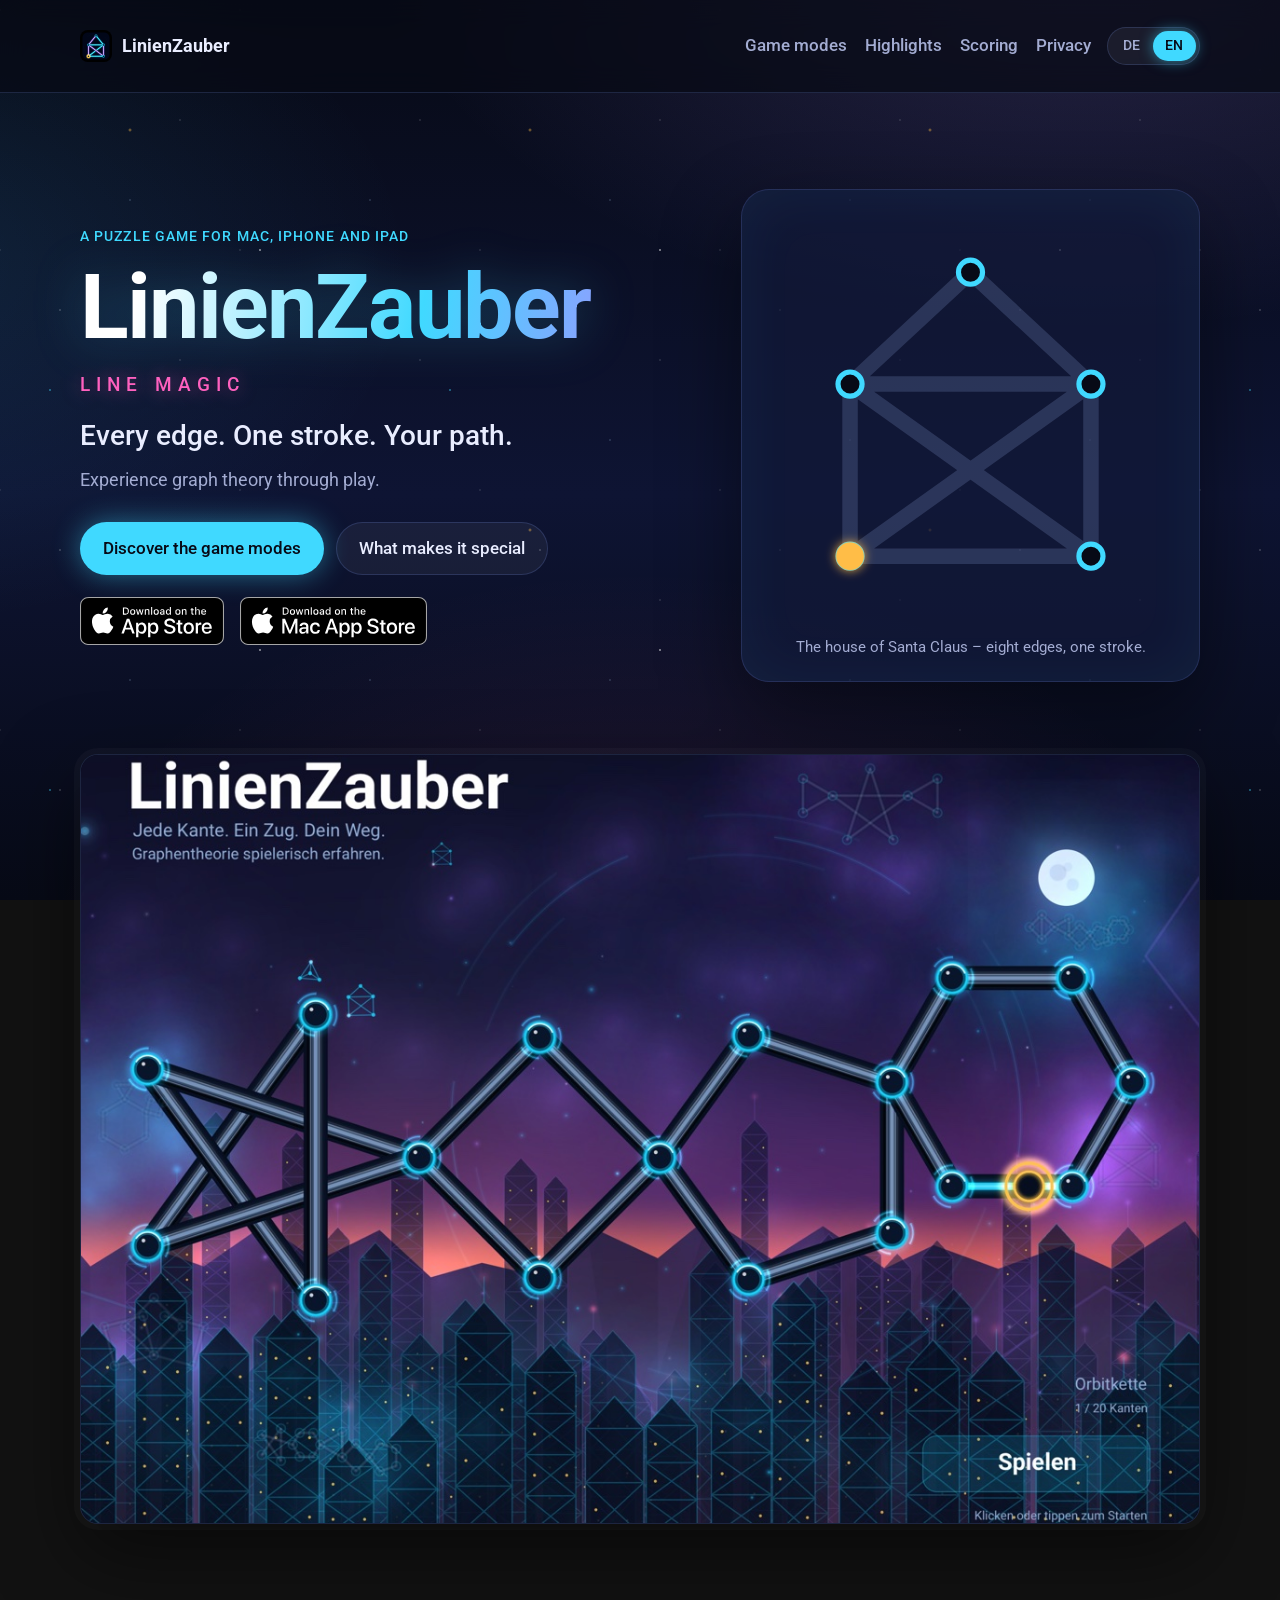
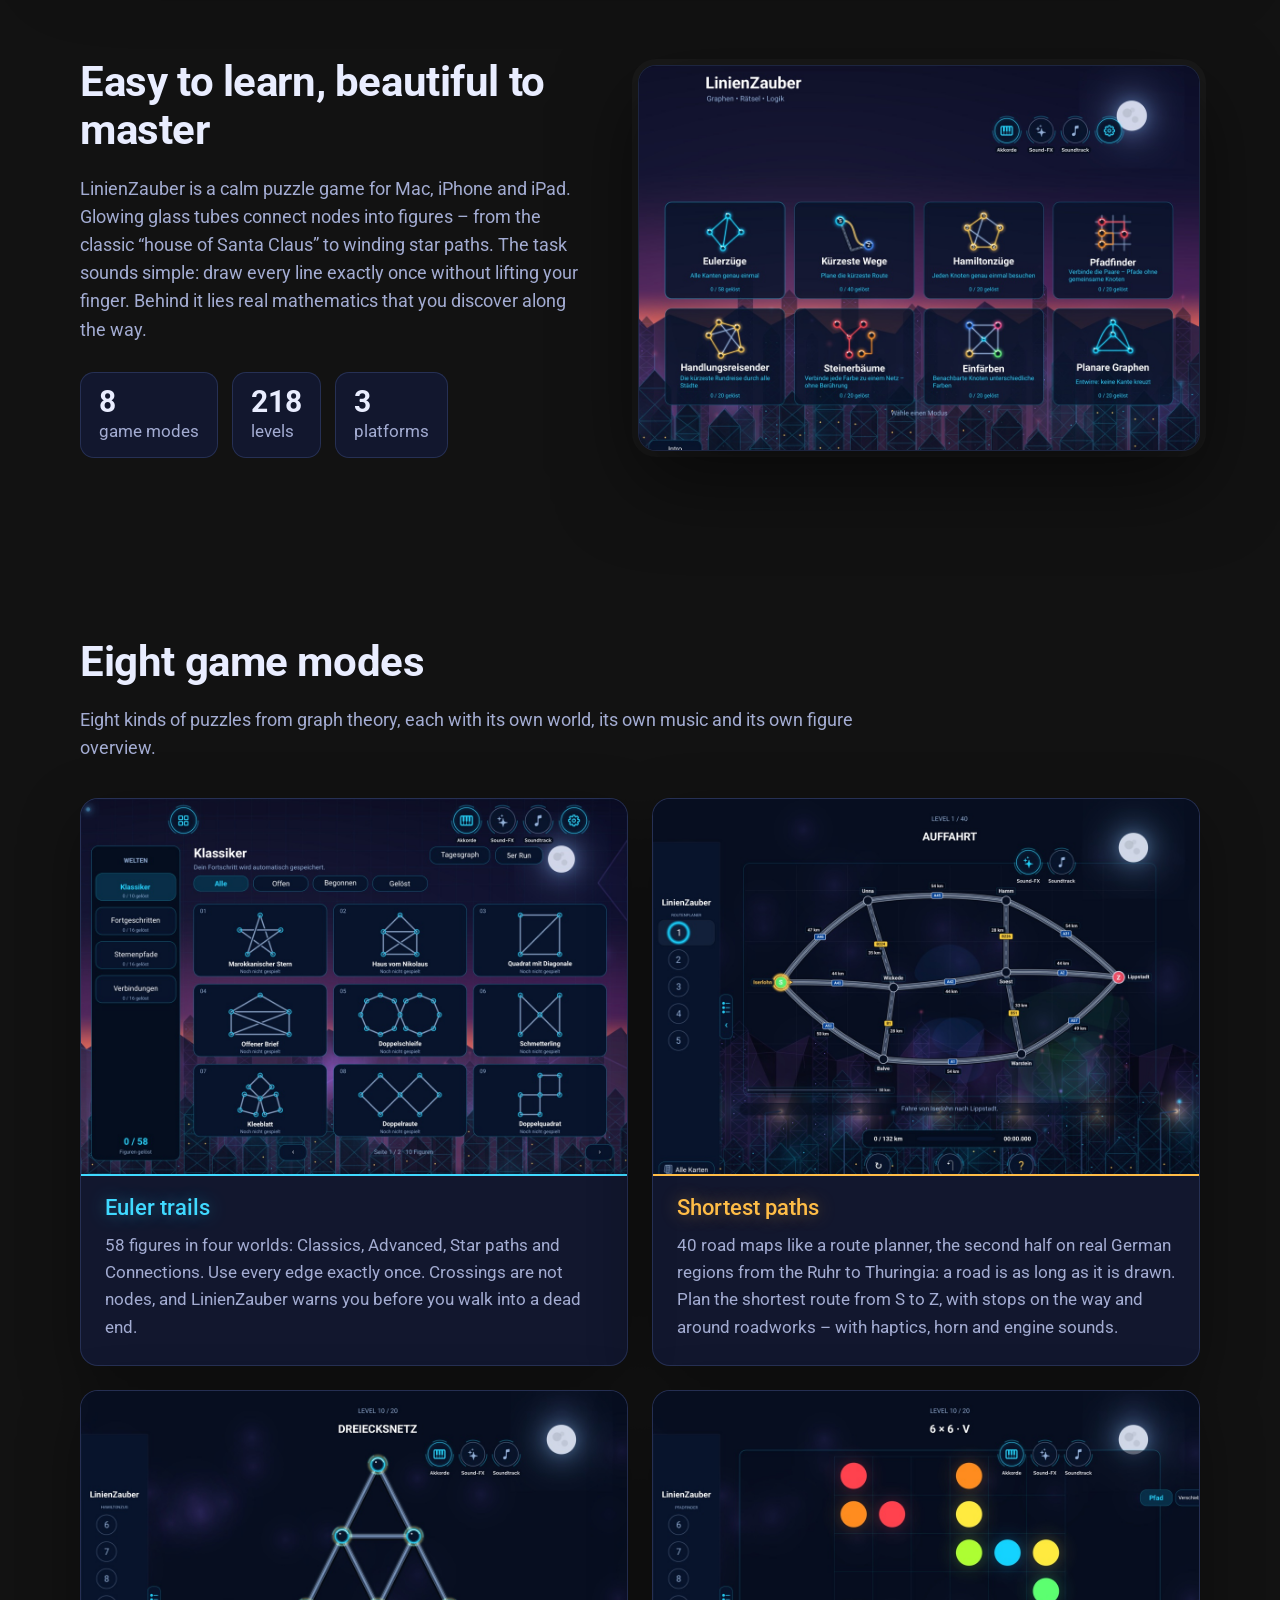
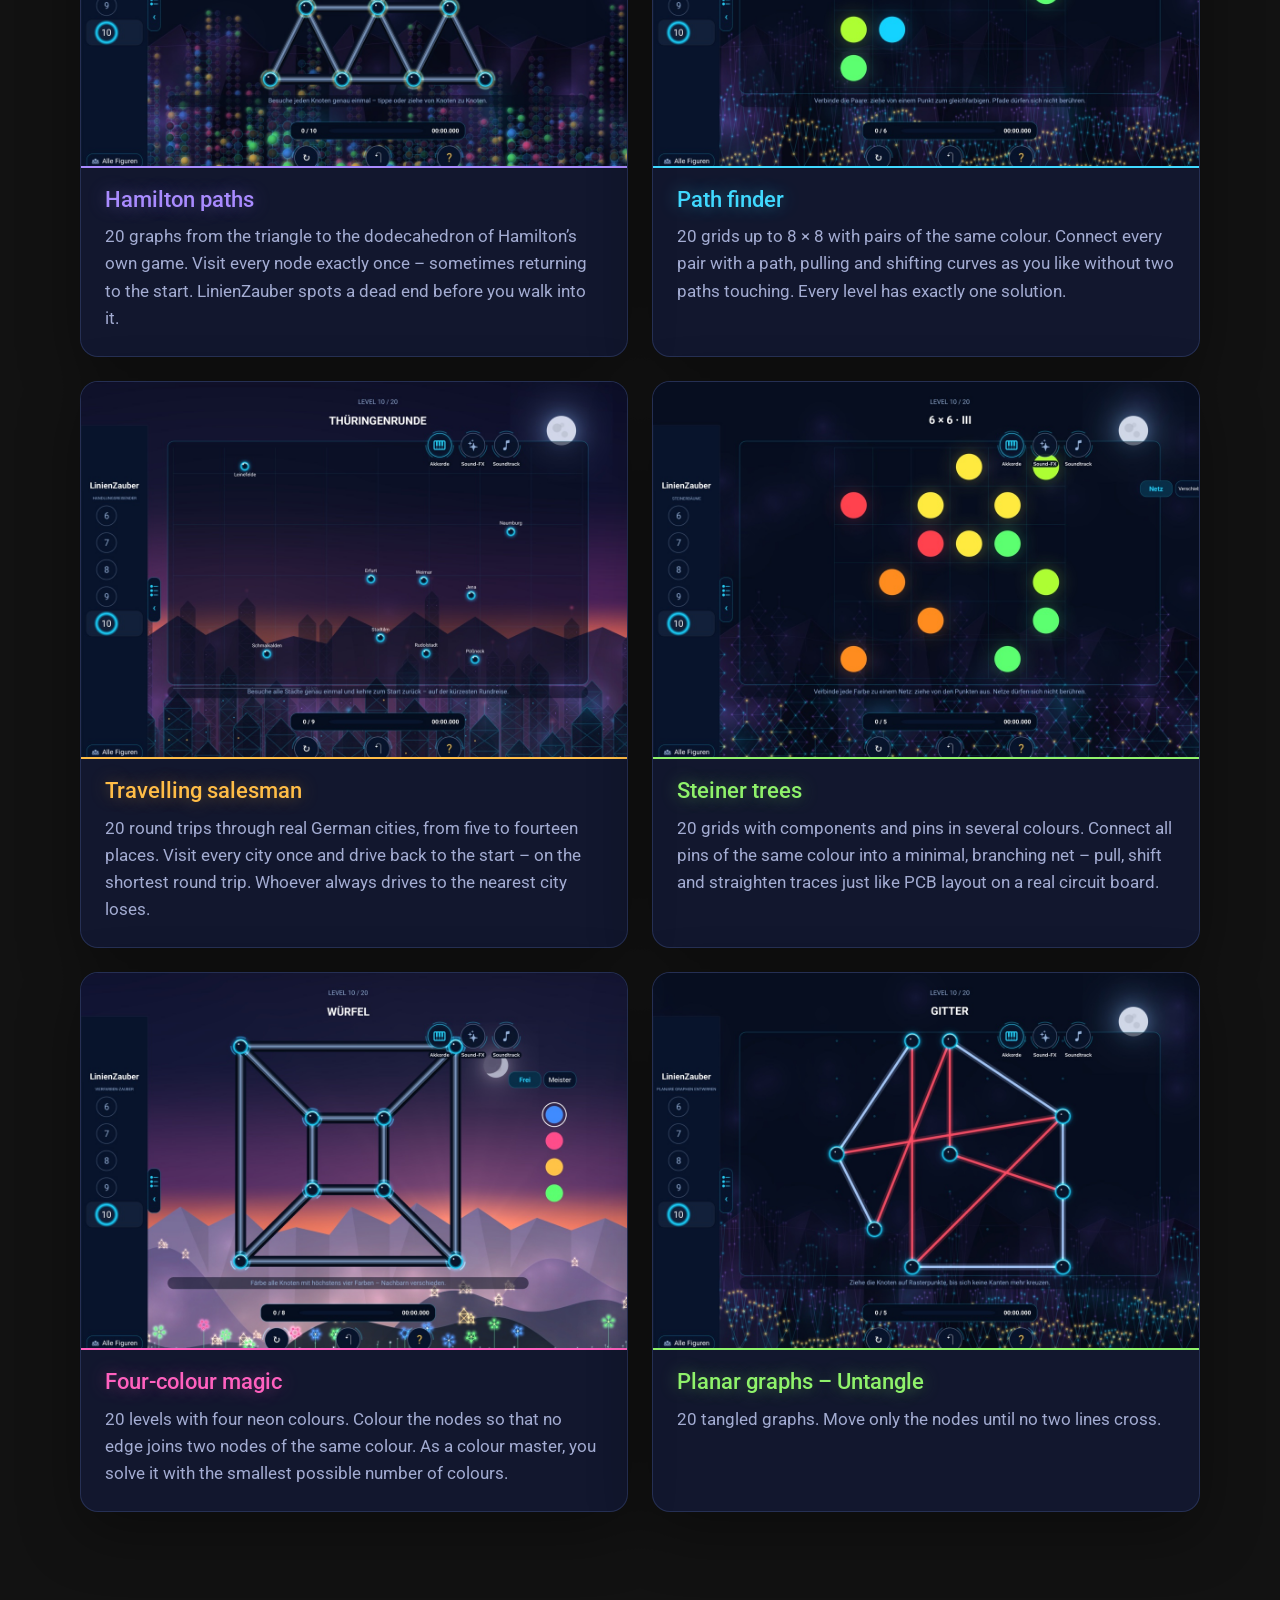
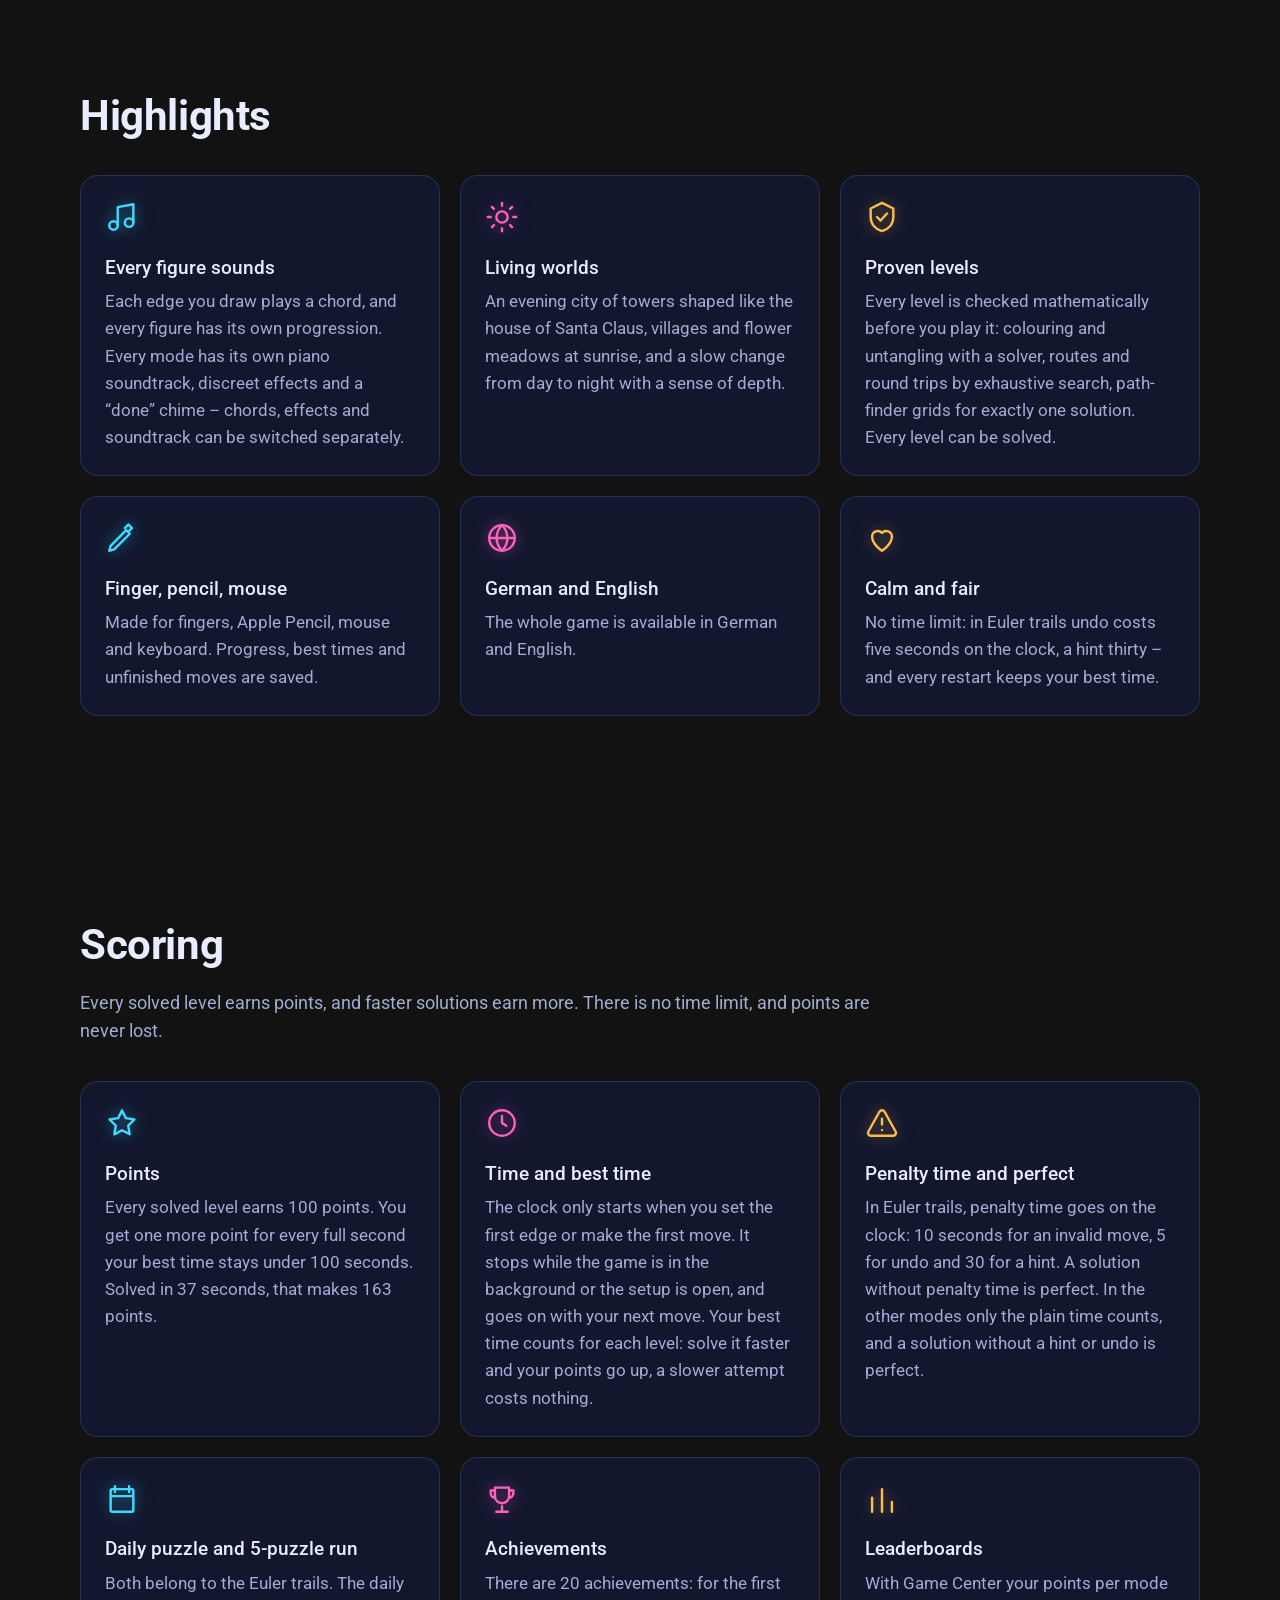
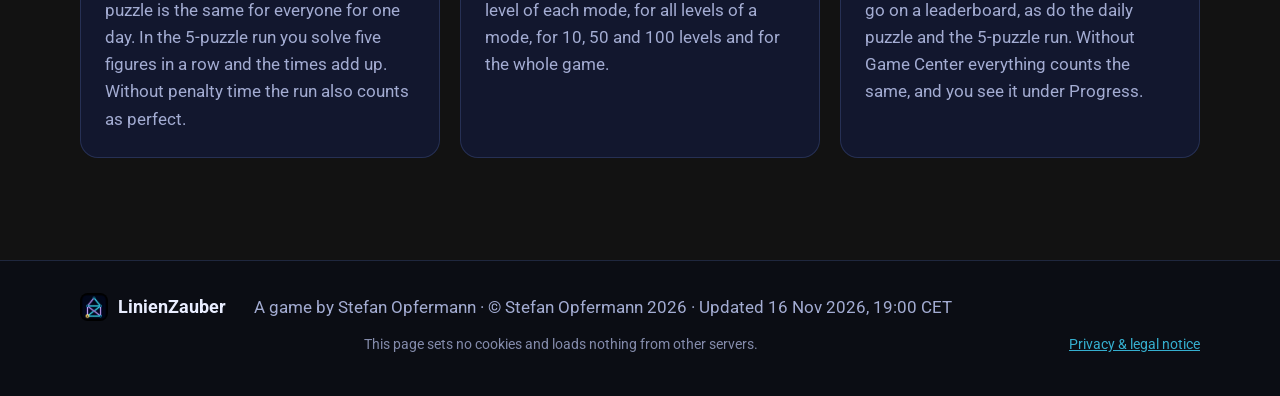
==== commit 231648c4: "Website: Badges für App Store und Mac App Store statt TestFlight-Link LinienZauber ist seit dem 16. " ====
--- a/index.html
+++ b/index.html
@@ -74,7 +74,10 @@
           <div class="actions">
             <a class="button primary" href="#modi" data-i18n="hero.cta">Spielmodi entdecken</a>
             <a class="button" href="#besonderheiten" data-i18n="hero.more">Was es besonders macht</a>
-            <a class="button store" id="testflight" href="https://testflight.apple.com/join/HY3fuH2G"><img src="assets/img/app-icon-512.png" width="28" height="28" alt="" aria-hidden="true"><span data-i18n="hero.testflight">In TestFlight testen</span></a>
+          </div>
+          <div class="stores">
+            <a class="badge" href="https://apps.apple.com/app/id6828840327"><img src="assets/img/badge-app-store-de.svg" width="144" height="48" alt="Laden im App Store" data-i18n-attr="src:store.iosBadge;alt:store.iosAlt"></a>
+            <a class="badge" href="https://apps.apple.com/app/id6828840327?platform=mac"><img src="assets/img/badge-mac-app-store-de.svg" width="187" height="48" alt="Laden im Mac App Store" data-i18n-attr="src:store.macBadge;alt:store.macAlt"></a>
           </div>
         </div>
         <figure class="house" role="img" aria-label="Das Haus vom Nikolaus wird in einem Zug gezeichnet" data-i18n-attr="aria-label:hero.animation">
@@ -290,7 +293,7 @@
         <img src="assets/img/favicon-64.png" width="28" height="28" alt="">
         <span>LinienZauber</span>
       </div>
-      <p data-i18n="footer.credit">Ein Spiel von Stefan Opfermann · © Stefan Opfermann 2026 · Stand 01.11.2026, 18:44 Uhr</p>
+      <p data-i18n="footer.credit">Ein Spiel von Stefan Opfermann · © Stefan Opfermann 2026 · Stand 16.11.2026, 19:00 Uhr</p>
       <p class="quiet" data-i18n="footer.privacy">Diese Seite setzt keine Cookies und lädt nichts von fremden Servern.</p>
       <p class="quiet"><a href="datenschutz.html" data-i18n="nav.legal" data-i18n-attr="href:nav.privacyUrl">Datenschutz &amp; Impressum</a></p>
     </div>
--- a/style.css
+++ b/style.css
@@ -117,12 +117,11 @@
 .button:hover { transform: translateY(-1px); background: rgba(255,255,255,.09); }
 .button.primary { color: var(--bg); background: var(--cyan); border-color: transparent; box-shadow: 0 0 28px rgba(64,217,255,.45); }
 .button.primary:hover { background: #6fe3ff; }
-/* Store-style pill for the download link. Apple's official badge may only link to the App Store, so this is the
-   plain look of one; the TestFlight link keeps its own wording. */
-.button.store { min-width: 220px; justify-content: center; background: #000; border-color: rgba(255,255,255,.35); border-radius: 14px; padding: 10px 22px; }
-.button.store:hover { background: #111; }
-.button.store { display: inline-flex; align-items: center; gap: 10px; }
-.button.store img { width: 28px; height: 28px; border-radius: 7px; }
+/* Apple's official badges, unchanged, in the language of the page: at least 40 px high, with a quarter of
+   their height as clear space around them. */
+.stores { display: flex; flex-wrap: wrap; align-items: center; gap: 16px; margin-top: 22px; }
+.stores .badge { display: block; line-height: 0; }
+.stores img { display: block; height: 48px; width: auto; }
 
 /* The house of Santa Claus, drawn in one stroke */
 .house { margin: 0; padding: 22px; border-radius: 28px; background: var(--panel); border: 1px solid var(--panel-edge); box-shadow: 0 30px 80px rgba(0,0,0,.45), inset 0 0 60px rgba(64,217,255,.06); }
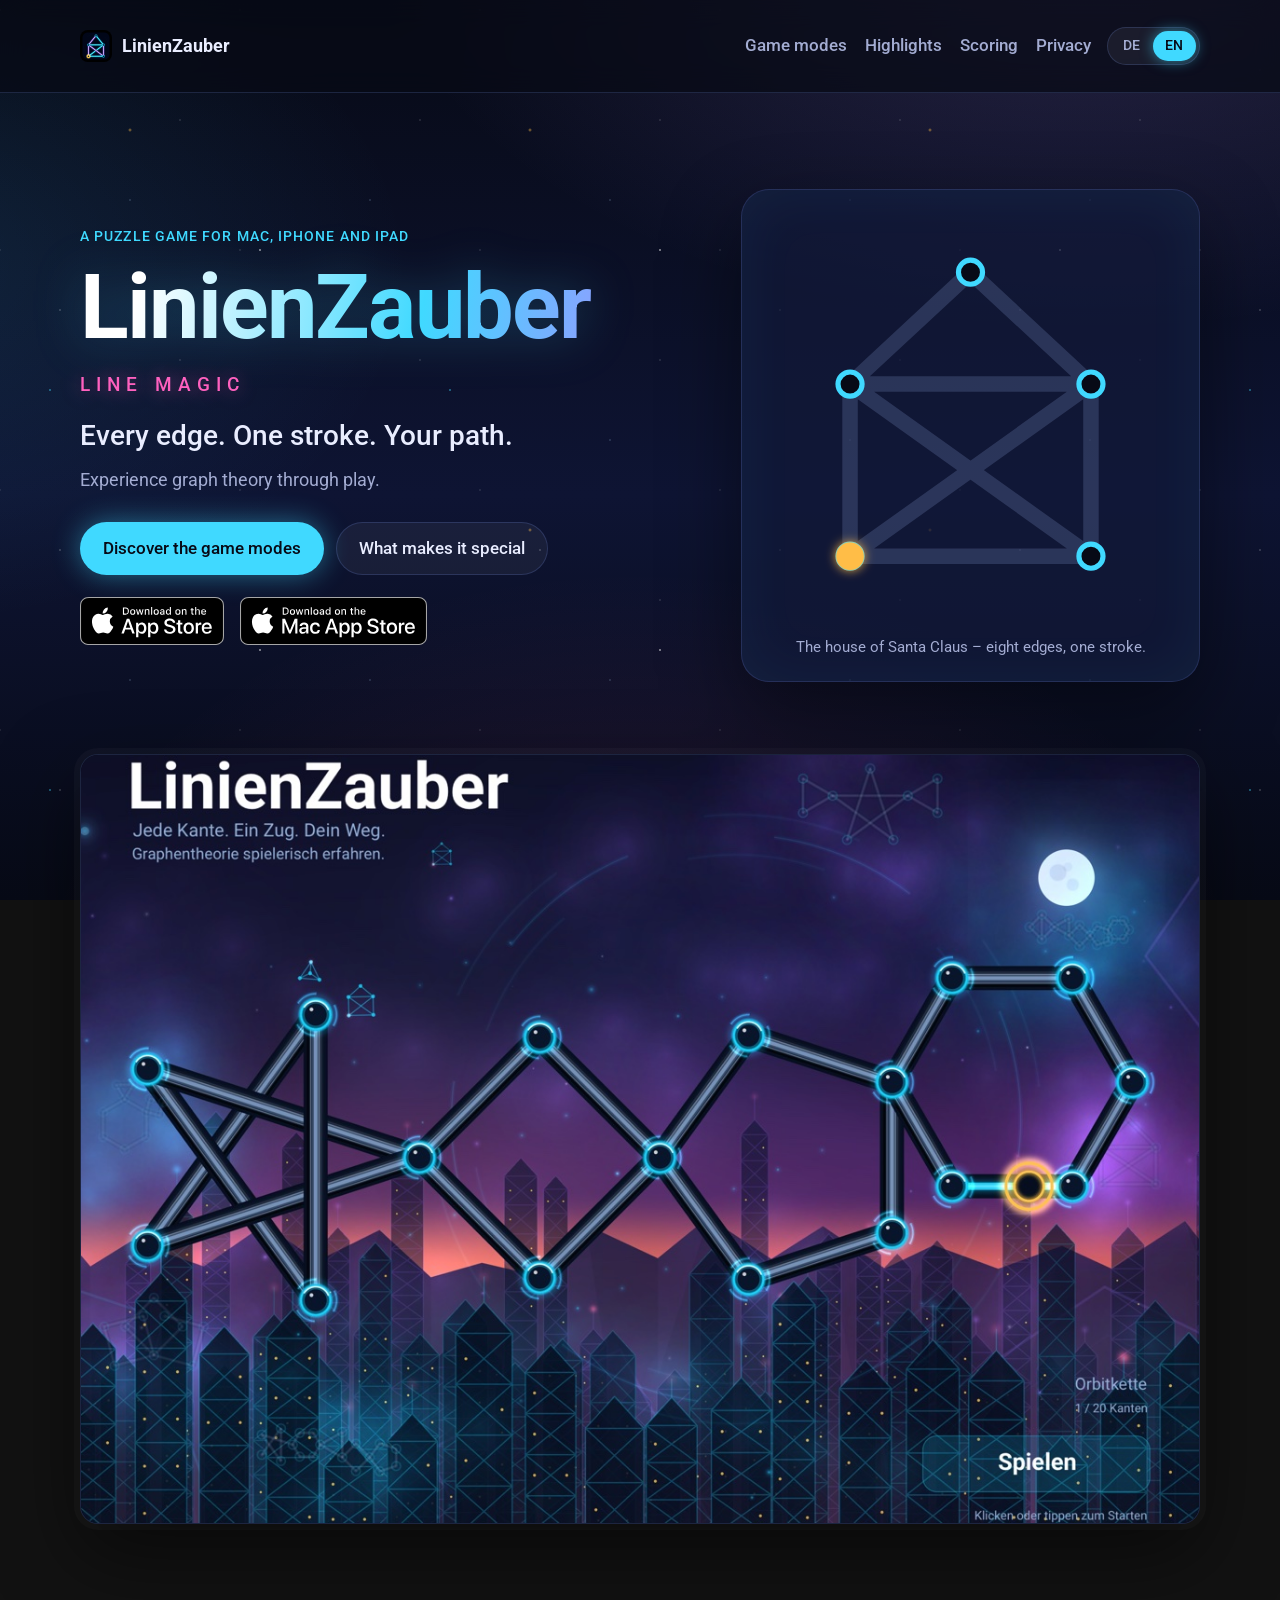
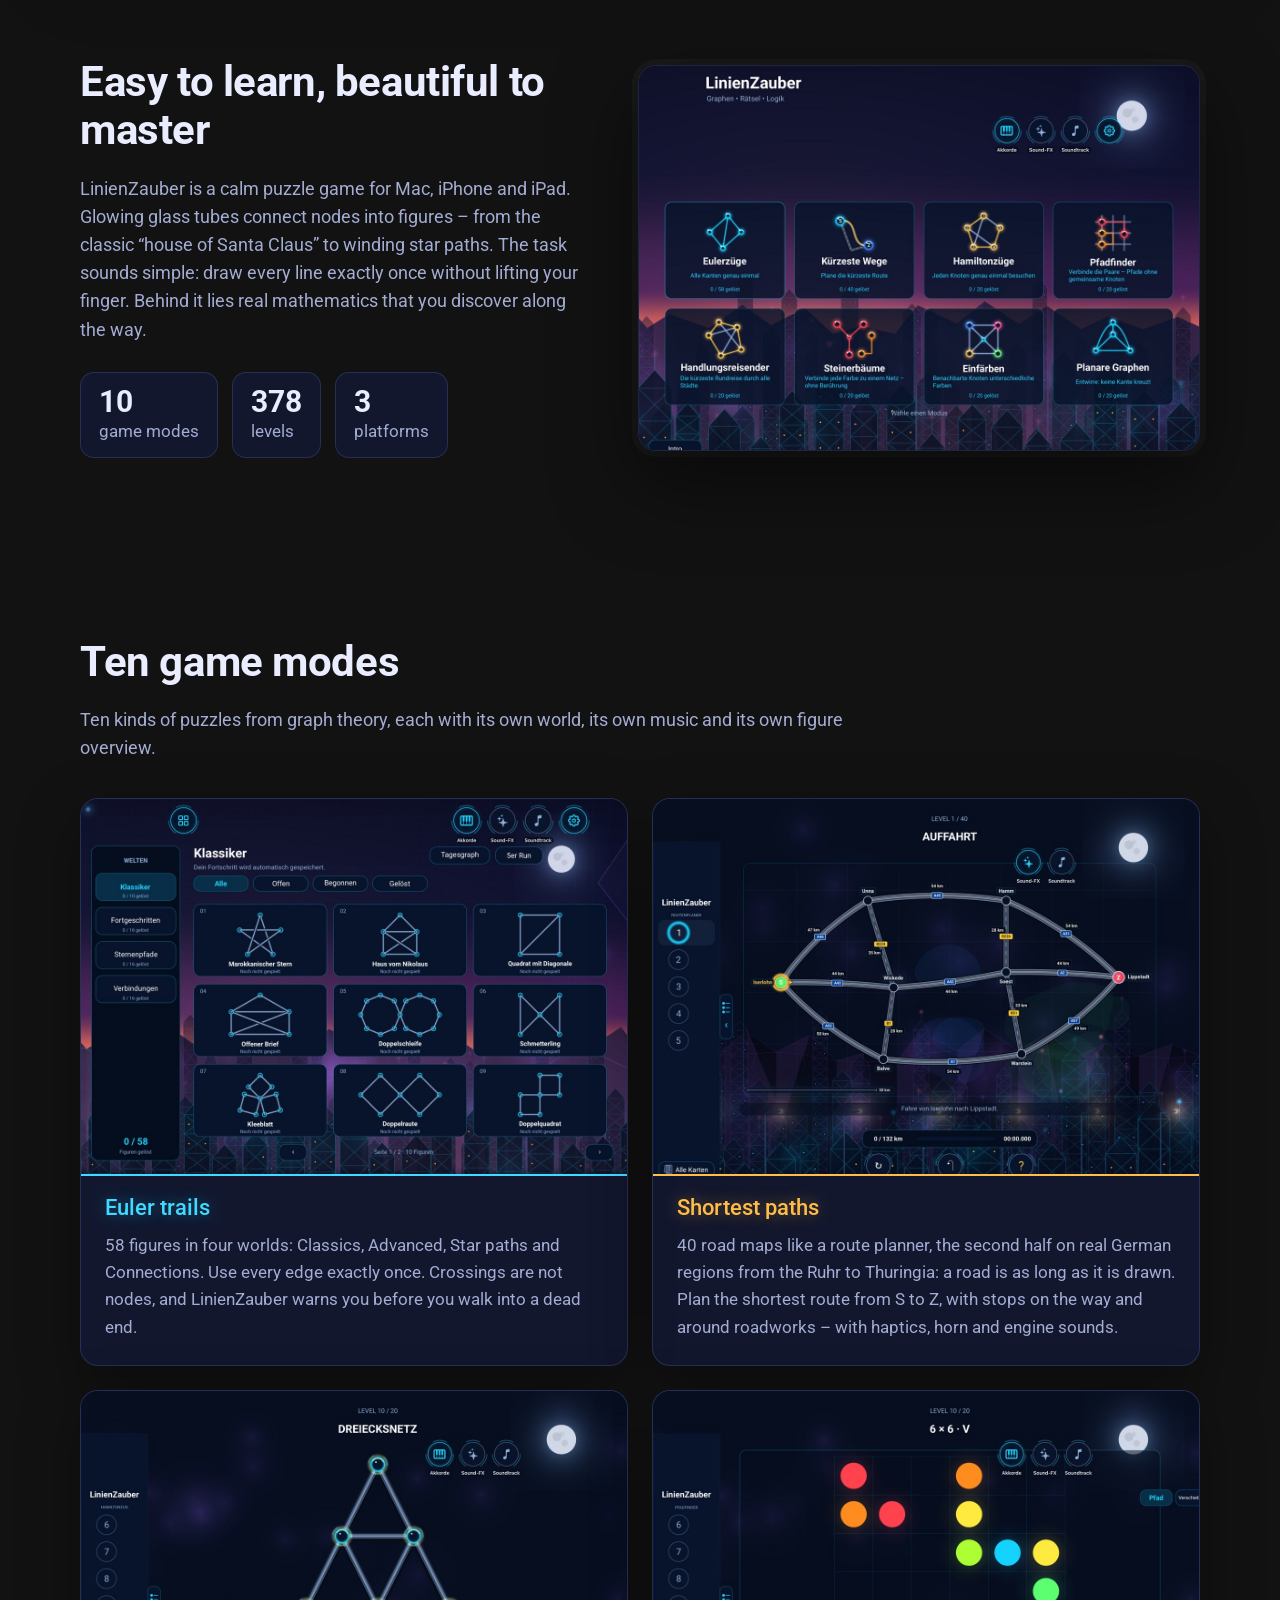
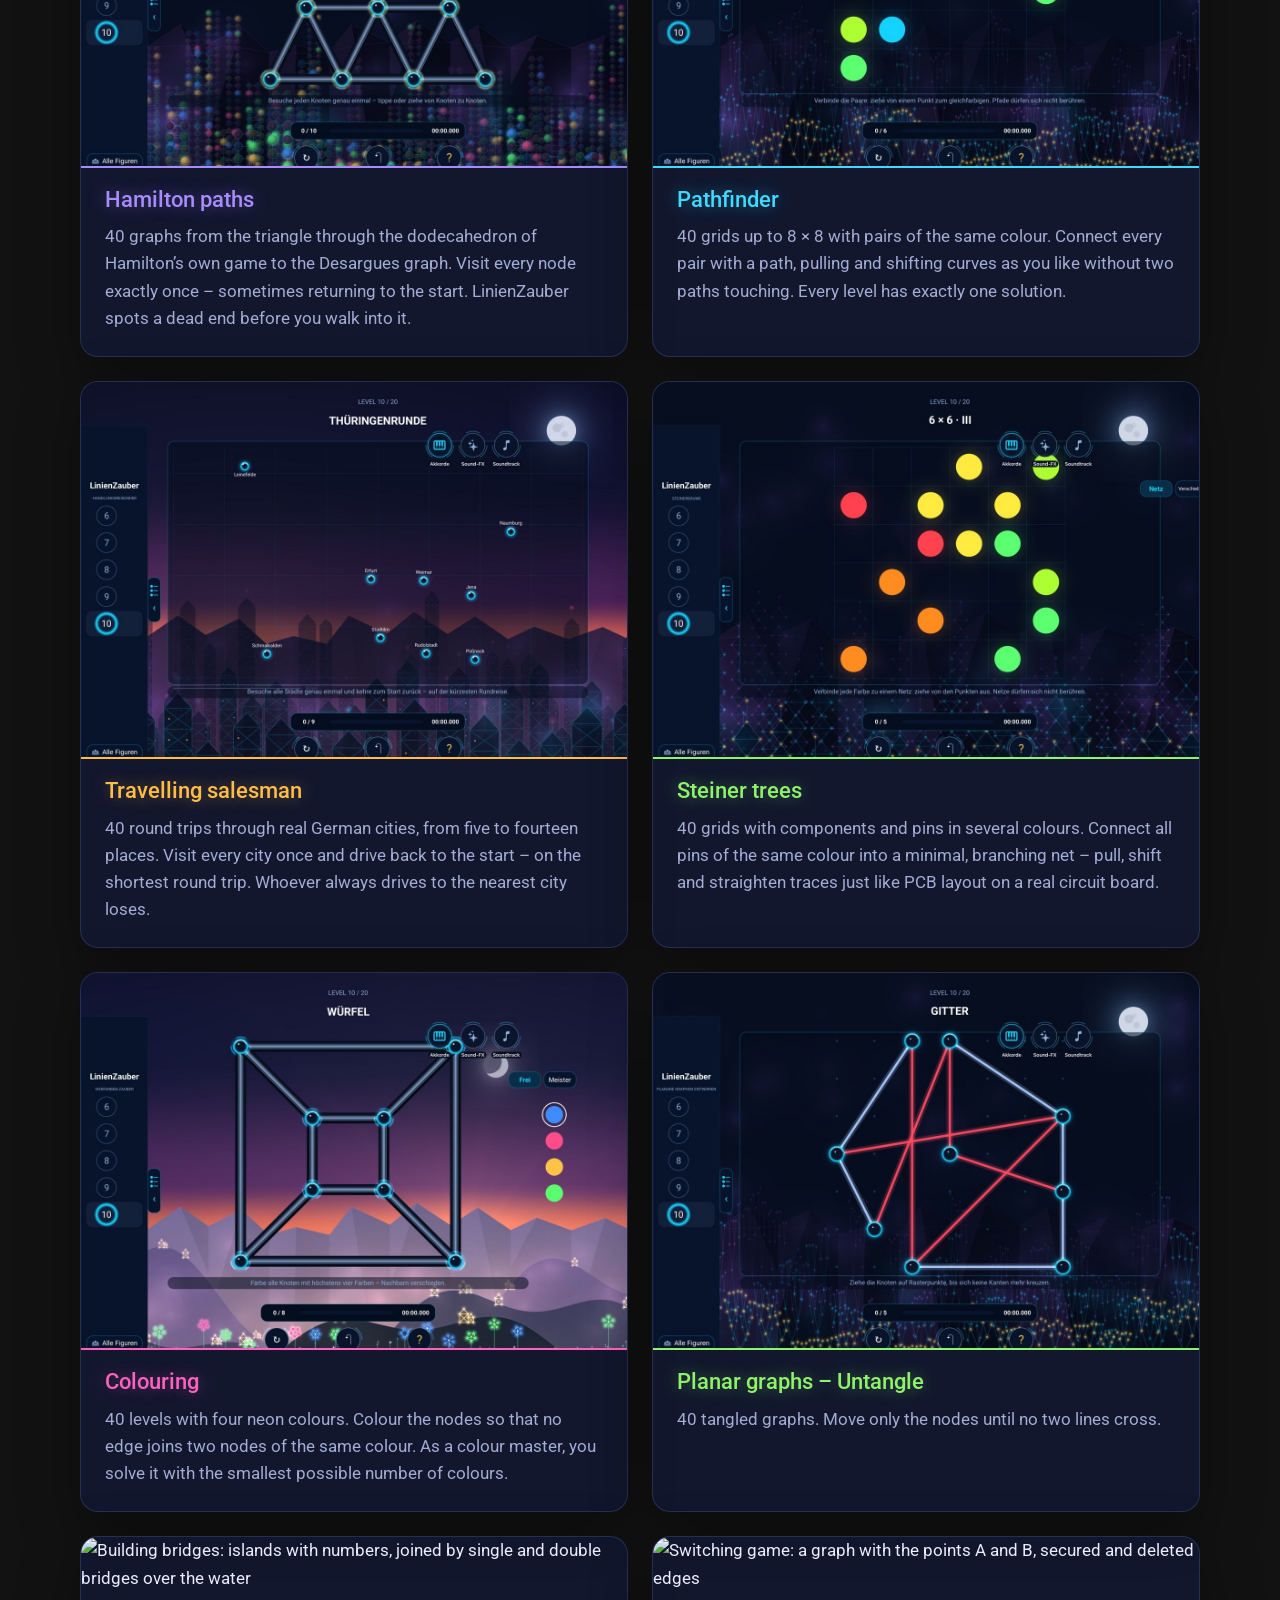
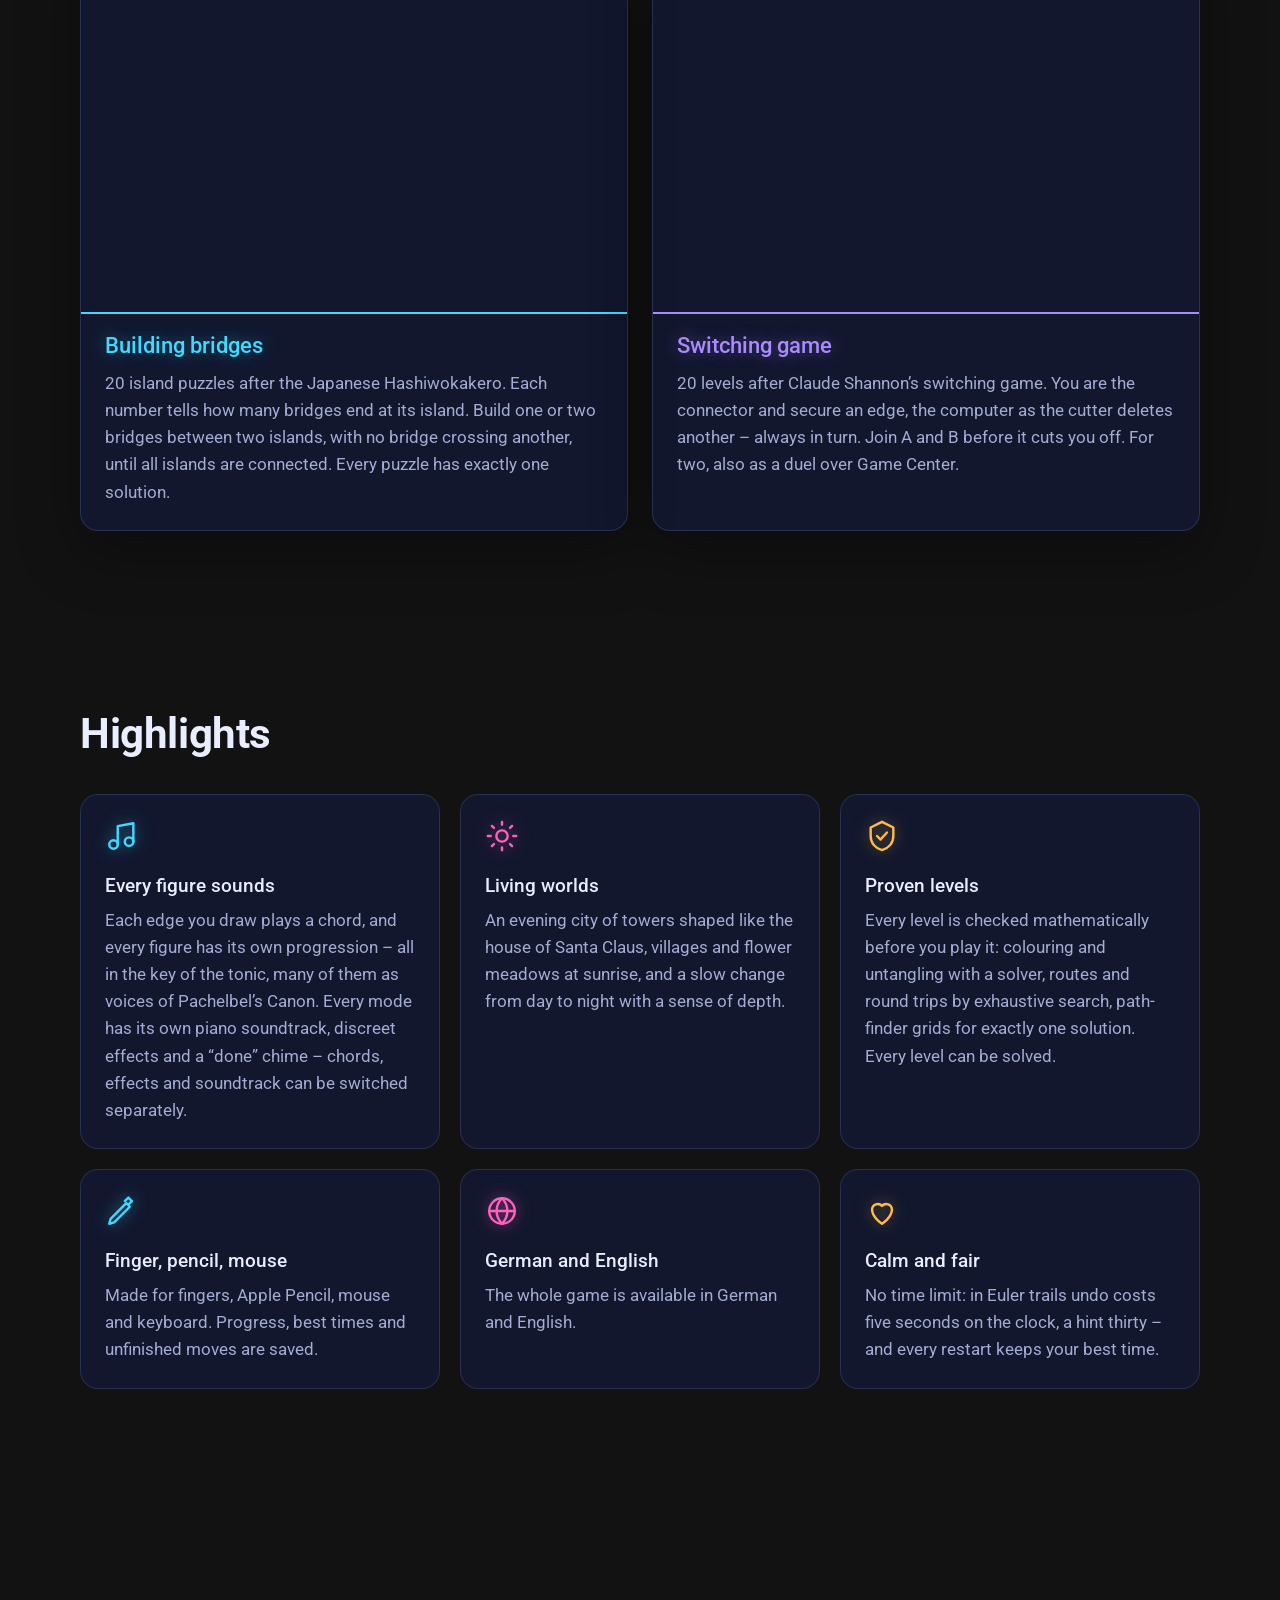
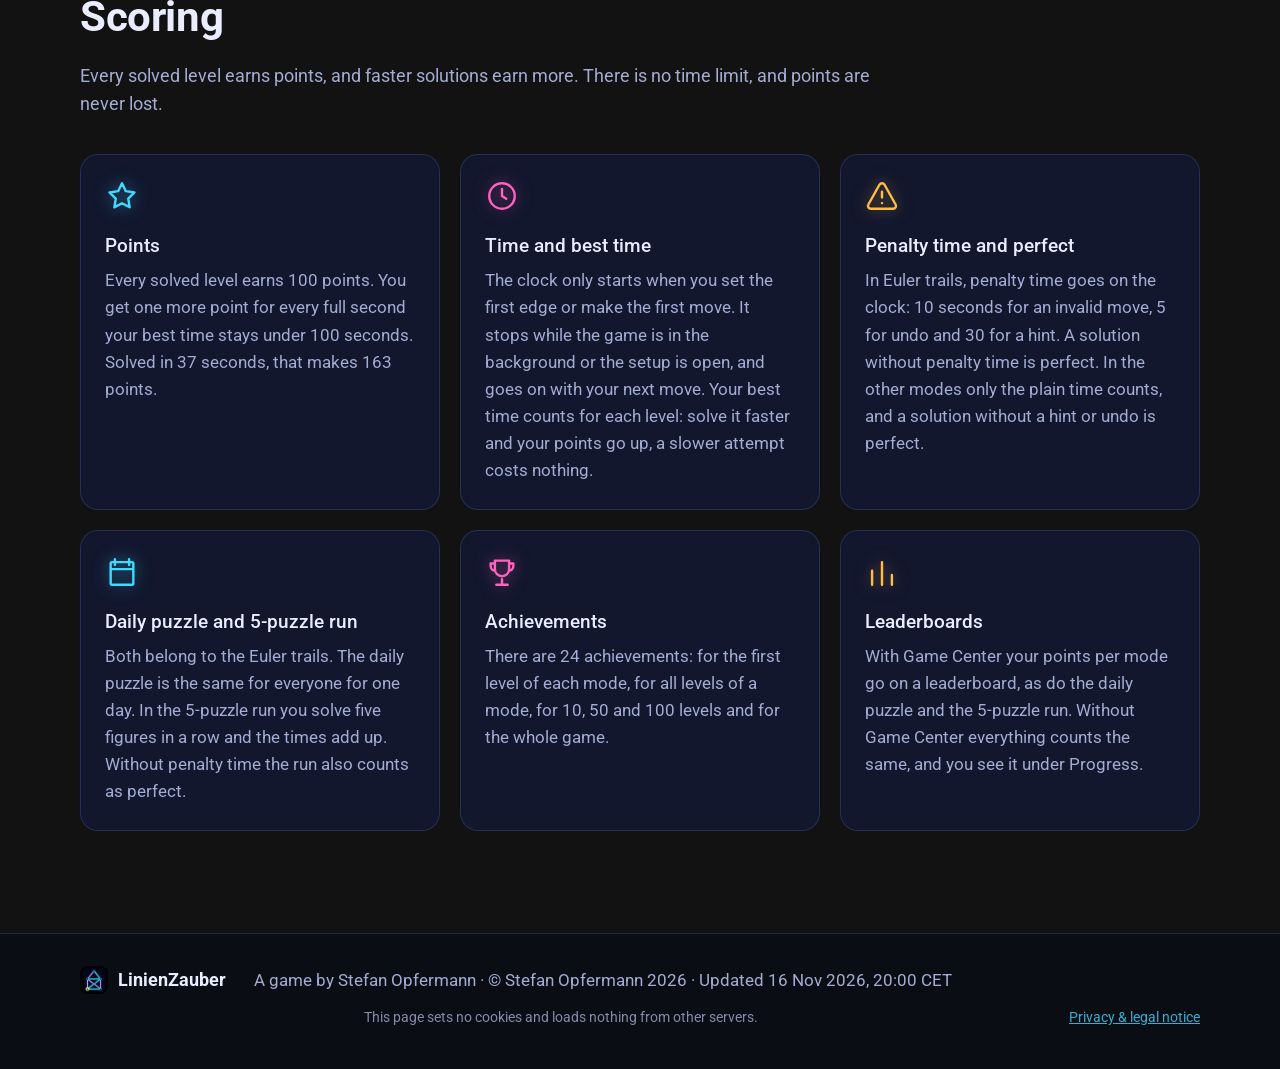
==== commit 18225b2c: "Website: zehn Modi mit Brücken bauen und Schaltspiel, Zahlen auf 1.0.1 (Bilder folgen) Co-Authored-B" ====
--- a/index.html
+++ b/index.html
@@ -4,7 +4,7 @@
   <meta charset="utf-8">
   <meta name="viewport" content="width=device-width, initial-scale=1">
   <title data-i18n="meta.title">LinienZauber – Graphentheorie spielerisch erfahren</title>
-  <meta name="description" content="LinienZauber ist ein ruhiges Denkspiel für Mac, iPhone und iPad: Eulerzüge, Hamiltonzüge, kürzeste Wege, Steinerbäume, Handlungsreisender, Pfadfinder, Vierfarben-Zauber und planare Graphen in leuchtenden Neon-Welten." data-i18n-attr="content:meta.description">
+  <meta name="description" content="LinienZauber ist ein ruhiges Denkspiel für Mac, iPhone und iPad: Eulerzüge, Hamiltonzüge, kürzeste Wege, Steinerbäume, Handlungsreisender, Pfadfinder, Einfärben, planare Graphen, Brücken bauen und das Schaltspiel in leuchtenden Neon-Welten." data-i18n-attr="content:meta.description">
   <meta property="og:title" content="LinienZauber" >
   <meta property="og:description" content="Jede Kante. Ein Zug. Dein Weg. Graphentheorie spielerisch erfahren." data-i18n-attr="content:meta.og">
   <meta property="og:type" content="website">
@@ -115,14 +115,14 @@
           <h2 data-i18n="about.title">Einfach zu lernen, schön zu meistern</h2>
           <p data-i18n="about.text">LinienZauber ist ein ruhiges Denkspiel für Mac, iPhone und iPad. Leuchtende Glasröhren verbinden Knoten zu Figuren – vom Haus vom Nikolaus bis zum Sternenpfad. Deine Aufgabe klingt einfach: Zeichne jede Linie genau einmal, ohne abzusetzen. Dahinter steckt echte Mathematik, die du ganz nebenbei erlebst.</p>
           <ul class="facts">
-            <li><strong>8</strong> <span data-i18n="about.modes">Spielmodi</span></li>
-            <li><strong>218</strong> <span data-i18n="about.levels">Level</span></li>
+            <li><strong>10</strong> <span data-i18n="about.modes">Spielmodi</span></li>
+            <li><strong>378</strong> <span data-i18n="about.levels">Level</span></li>
             <li><strong>3</strong> <span data-i18n="about.platforms">Plattformen</span></li>
           </ul>
         </div>
         <figure class="shot">
           <img src="assets/img/02-modi.jpg" width="1200" height="824" loading="lazy"
-               alt="Die Modus-Auswahl mit acht Karten: Eulerzüge, Kürzeste Wege, Hamiltonzüge, Steinerbäume, Handlungsreisender, Pfadfinder, Einfärben und Planare Graphen"
+               alt="Die Modus-Auswahl mit zehn Karten: Eulerzüge, Kürzeste Wege, Hamiltonzüge, Pfadfinder, Handlungsreisender, Steinerbäume, Einfärben, Planare Graphen, Brücken bauen und Schaltspiel"
                data-i18n-attr="alt:shot.modes">
         </figure>
       </div>
@@ -130,8 +130,8 @@
 
     <section class="modes" id="modi">
       <div class="wrap">
-        <h2 data-i18n="modes.title">Acht Spielmodi</h2>
-        <p class="section-lead" data-i18n="modes.lead">Acht Rätselarten aus der Graphentheorie, jede mit eigener Welt, eigener Musik und eigener Figurenübersicht.</p>
+        <h2 data-i18n="modes.title">Zehn Spielmodi</h2>
+        <p class="section-lead" data-i18n="modes.lead">Zehn Rätselarten aus der Graphentheorie, jede mit eigener Welt, eigener Musik und eigener Figurenübersicht.</p>
         <div class="mode-grid">
           <article class="mode" style="--accent: var(--cyan)">
             <img src="assets/img/03-eulerzuege.jpg" width="1200" height="824" loading="lazy"
@@ -157,7 +157,7 @@
                  data-i18n-attr="alt:shot.hamilton">
             <div class="mode-body">
               <h3 data-i18n="mode.hamilton.title">Hamiltonzüge</h3>
-              <p data-i18n="mode.hamilton.text">20 Graphen vom Dreieck bis zum Dodekaeder aus Hamiltons eigenem Spiel. Besuche jeden Knoten genau einmal – manchmal mit Rückkehr zum Start. Eine Sackgasse erkennt LinienZauber, bevor du sie betrittst.</p>
+              <p data-i18n="mode.hamilton.text">40 Graphen vom Dreieck über das Dodekaeder aus Hamiltons eigenem Spiel bis zum Desargues-Graphen. Besuche jeden Knoten genau einmal – manchmal mit Rückkehr zum Start. Eine Sackgasse erkennt LinienZauber, bevor du sie betrittst.</p>
             </div>
           </article>
           <article class="mode" style="--accent: var(--cyan)">
@@ -166,7 +166,7 @@
                  data-i18n-attr="alt:shot.pathfinder">
             <div class="mode-body">
               <h3 data-i18n="mode.pathfinder.title">Pfadfinder</h3>
-              <p data-i18n="mode.pathfinder.text">20 Felder bis 8 × 8 mit Paaren gleicher Farbe. Verbinde jedes Paar durch einen Pfad, ziehe und verschiebe Kurven nach Belieben, ohne dass sich zwei Pfade berühren. Jedes Level hat genau eine Lösung.</p>
+              <p data-i18n="mode.pathfinder.text">40 Felder bis 8 × 8 mit Paaren gleicher Farbe. Verbinde jedes Paar durch einen Pfad, ziehe und verschiebe Kurven nach Belieben, ohne dass sich zwei Pfade berühren. Jedes Level hat genau eine Lösung.</p>
             </div>
           </article>
           <article class="mode" style="--accent: var(--gold)">
@@ -175,7 +175,7 @@
                  data-i18n-attr="alt:shot.tsp">
             <div class="mode-body">
               <h3 data-i18n="mode.tsp.title">Handlungsreisender</h3>
-              <p data-i18n="mode.tsp.text">20 Rundreisen durch echte deutsche Städte, von fünf bis vierzehn Orten. Besuche jede Stadt einmal und fahre zurück zum Start – auf der kürzesten Rundreise. Wer immer zur nächsten Stadt fährt, verliert.</p>
+              <p data-i18n="mode.tsp.text">40 Rundreisen durch echte deutsche Städte, von fünf bis vierzehn Orten. Besuche jede Stadt einmal und fahre zurück zum Start – auf der kürzesten Rundreise. Wer immer zur nächsten Stadt fährt, verliert.</p>
             </div>
           </article>
           <article class="mode" style="--accent: var(--green)">
@@ -184,16 +184,16 @@
                  data-i18n-attr="alt:shot.steiner">
             <div class="mode-body">
               <h3 data-i18n="mode.steiner.title">Steinerbäume</h3>
-              <p data-i18n="mode.steiner.text">20 Raster mit Bauteilen und Pins in mehreren Farben. Verbinde alle Pins gleicher Farbe zu einem minimalen, verzweigten Netz – ziehe, verschiebe und begradige Leitungen wie beim PCB-Layout auf einer echten Platine.</p>
+              <p data-i18n="mode.steiner.text">40 Raster mit Bauteilen und Pins in mehreren Farben. Verbinde alle Pins gleicher Farbe zu einem minimalen, verzweigten Netz – ziehe, verschiebe und begradige Leitungen wie beim PCB-Layout auf einer echten Platine.</p>
             </div>
           </article>
           <article class="mode" style="--accent: var(--magenta)">
             <img src="assets/img/05-einfaerben.jpg" width="1200" height="824" loading="lazy"
-                 alt="Vierfarben-Zauber: ein gelöstes Dreieck mit blauem, pinkem und gelbem Knoten vor einer Blumenwiese bei Sonnenaufgang"
+                 alt="Einfärben: ein gelöstes Dreieck mit blauem, pinkem und gelbem Knoten vor einer Blumenwiese bei Sonnenaufgang"
                  data-i18n-attr="alt:shot.colour">
             <div class="mode-body">
-              <h3 data-i18n="mode.colour.title">Vierfarben-Zauber</h3>
-              <p data-i18n="mode.colour.text">20 Level mit vier Neonfarben. Färbe die Knoten so, dass keine Kante zwei gleiche Farben verbindet. Als Farben-Meister schaffst du es mit der kleinstmöglichen Zahl an Farben.</p>
+              <h3 data-i18n="mode.colour.title">Einfärben</h3>
+              <p data-i18n="mode.colour.text">40 Level mit vier Neonfarben. Färbe die Knoten so, dass keine Kante zwei gleiche Farben verbindet. Als Farben-Meister schaffst du es mit der kleinstmöglichen Zahl an Farben.</p>
             </div>
           </article>
           <article class="mode" style="--accent: var(--green)">
@@ -202,7 +202,25 @@
                  data-i18n-attr="alt:shot.planar">
             <div class="mode-body">
               <h3 data-i18n="mode.planar.title">Planare Graphen – Entwirren</h3>
-              <p data-i18n="mode.planar.text">20 verknotete Graphen. Verschiebe nur die Knoten, bis sich keine zwei Linien mehr kreuzen.</p>
+              <p data-i18n="mode.planar.text">40 verknotete Graphen. Verschiebe nur die Knoten, bis sich keine zwei Linien mehr kreuzen.</p>
+            </div>
+          </article>
+          <article class="mode" style="--accent: var(--cyan)">
+            <img src="assets/img/12-bruecken.jpg" width="1200" height="824" loading="lazy"
+                 alt="Brücken bauen: Inseln mit Zahlen, verbunden durch einfache und doppelte Brücken über dem Wasser"
+                 data-i18n-attr="alt:shot.bridges">
+            <div class="mode-body">
+              <h3 data-i18n="mode.bridges.title">Brücken bauen</h3>
+              <p data-i18n="mode.bridges.text">20 Inselrätsel nach dem japanischen Hashiwokakero. Jede Zahl sagt, wie viele Brücken an der Insel enden. Baue zwischen zwei Inseln eine oder zwei Brücken, ohne dass sich Brücken kreuzen, bis alle Inseln zusammenhängen. Jedes Rätsel hat genau eine Lösung.</p>
+            </div>
+          </article>
+          <article class="mode" style="--accent: var(--violet)">
+            <img src="assets/img/11-schaltspiel.jpg" width="1200" height="824" loading="lazy"
+                 alt="Schaltspiel: ein Graph mit den Punkten A und B, gesicherten und gelöschten Kanten"
+                 data-i18n-attr="alt:shot.shannon">
+            <div class="mode-body">
+              <h3 data-i18n="mode.shannon.title">Schaltspiel</h3>
+              <p data-i18n="mode.shannon.text">20 Level nach Claude Shannons Schaltspiel. Du bist der Verbinder und sicherst eine Kante, der Computer als Trenner löscht eine andere – immer abwechselnd. Verbinde A und B, bevor er dir den Weg abschneidet. Zu zweit auch als Duell über Game Center.</p>
             </div>
           </article>
         </div>
@@ -216,7 +234,7 @@
           <li class="feature">
             <svg viewBox="0 0 24 24" aria-hidden="true"><path d="M9 18V5l11-2v13"/><circle cx="6" cy="18" r="3"/><circle cx="17" cy="16" r="3"/></svg>
             <h3 data-i18n="feature.music.title">Jede Figur klingt</h3>
-            <p data-i18n="feature.music.text">Jede gezogene Kante spielt einen Akkord, jede Figur ihre eigene Akkordfolge. Jeder Modus hat einen eigenen Klavier-Soundtrack, dezente Effekte und einen „Geschafft“-Klang – Akkorde, Effekte und Soundtrack lassen sich einzeln schalten.</p>
+            <p data-i18n="feature.music.text">Jede gezogene Kante spielt einen Akkord, jede Figur ihre eigene Akkordfolge – alle in der Tonart der Tonika, viele davon als Stimmen von Pachelbels Kanon. Jeder Modus hat einen eigenen Klavier-Soundtrack, dezente Effekte und einen „Geschafft“-Klang – Akkorde, Effekte und Soundtrack lassen sich einzeln schalten.</p>
           </li>
           <li class="feature">
             <svg viewBox="0 0 24 24" aria-hidden="true"><circle cx="12" cy="12" r="4"/><path d="M12 2v2M12 20v2M4.9 4.9l1.4 1.4M17.7 17.7l1.4 1.4M2 12h2M20 12h2M4.9 19.1l1.4-1.4M17.7 6.3l1.4-1.4"/></svg>
@@ -275,7 +293,7 @@
           <li class="feature">
             <svg viewBox="0 0 24 24" aria-hidden="true"><path d="M8 21h8M12 17v4M7 4h10v6a5 5 0 0 1-10 0zM7 6H4v2a3 3 0 0 0 3 3M17 6h3v2a3 3 0 0 1-3 3"/></svg>
             <h3 data-i18n="scoring.rewards.title">Erfolge</h3>
-            <p data-i18n="scoring.rewards.text">Es gibt 20 Erfolge: für das erste Level jedes Modus, für alle Level eines Modus, für 10, 50 und 100 Level und für das ganze Spiel.</p>
+            <p data-i18n="scoring.rewards.text">Es gibt 24 Erfolge: für das erste Level jedes Modus, für alle Level eines Modus, für 10, 50 und 100 Level und für das ganze Spiel.</p>
           </li>
           <li class="feature">
             <svg viewBox="0 0 24 24" aria-hidden="true"><path d="M5 21V11M12 21V5M19 21v-7"/></svg>
@@ -293,7 +311,7 @@
         <img src="assets/img/favicon-64.png" width="28" height="28" alt="">
         <span>LinienZauber</span>
       </div>
-      <p data-i18n="footer.credit">Ein Spiel von Stefan Opfermann · © Stefan Opfermann 2026 · Stand 16.11.2026, 19:00 Uhr</p>
+      <p data-i18n="footer.credit">Ein Spiel von Stefan Opfermann · © Stefan Opfermann 2026 · Stand 16.11.2026, 20:00 Uhr</p>
       <p class="quiet" data-i18n="footer.privacy">Diese Seite setzt keine Cookies und lädt nichts von fremden Servern.</p>
       <p class="quiet"><a href="datenschutz.html" data-i18n="nav.legal" data-i18n-attr="href:nav.privacyUrl">Datenschutz &amp; Impressum</a></p>
     </div>
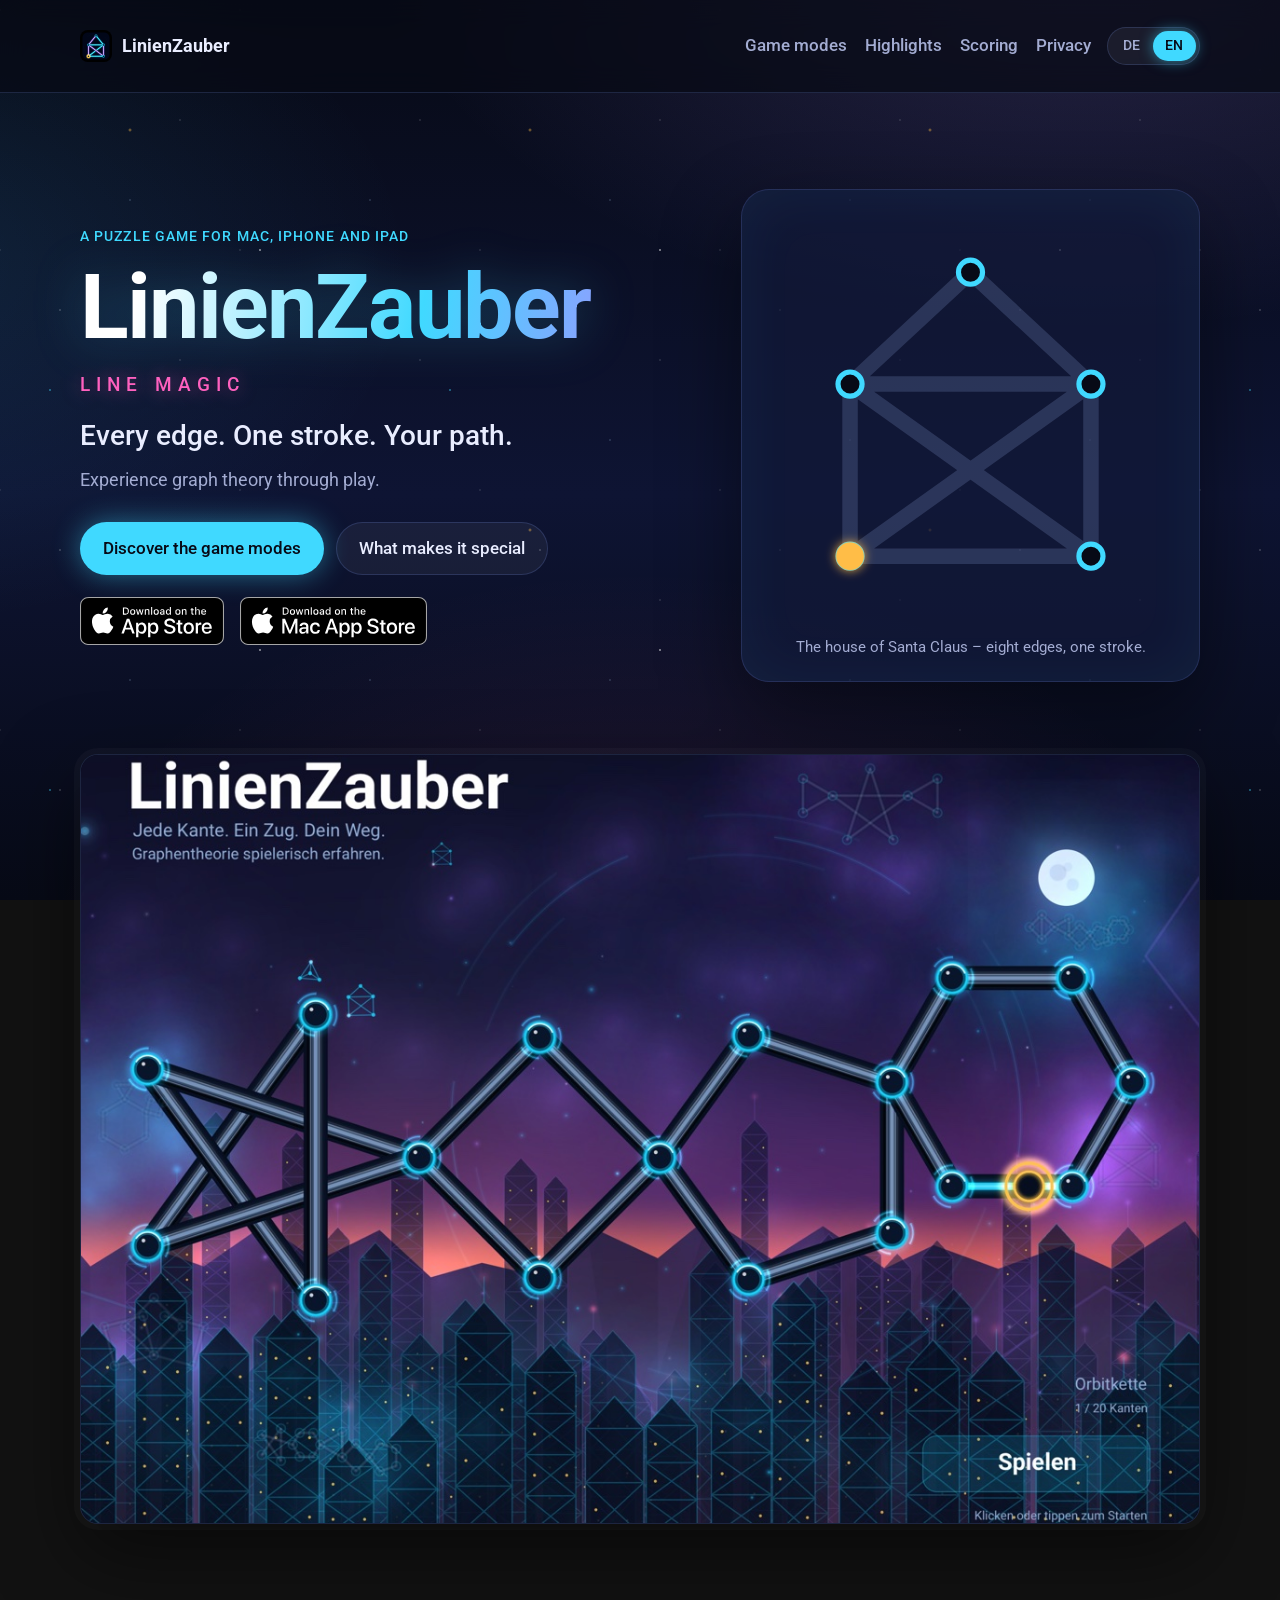
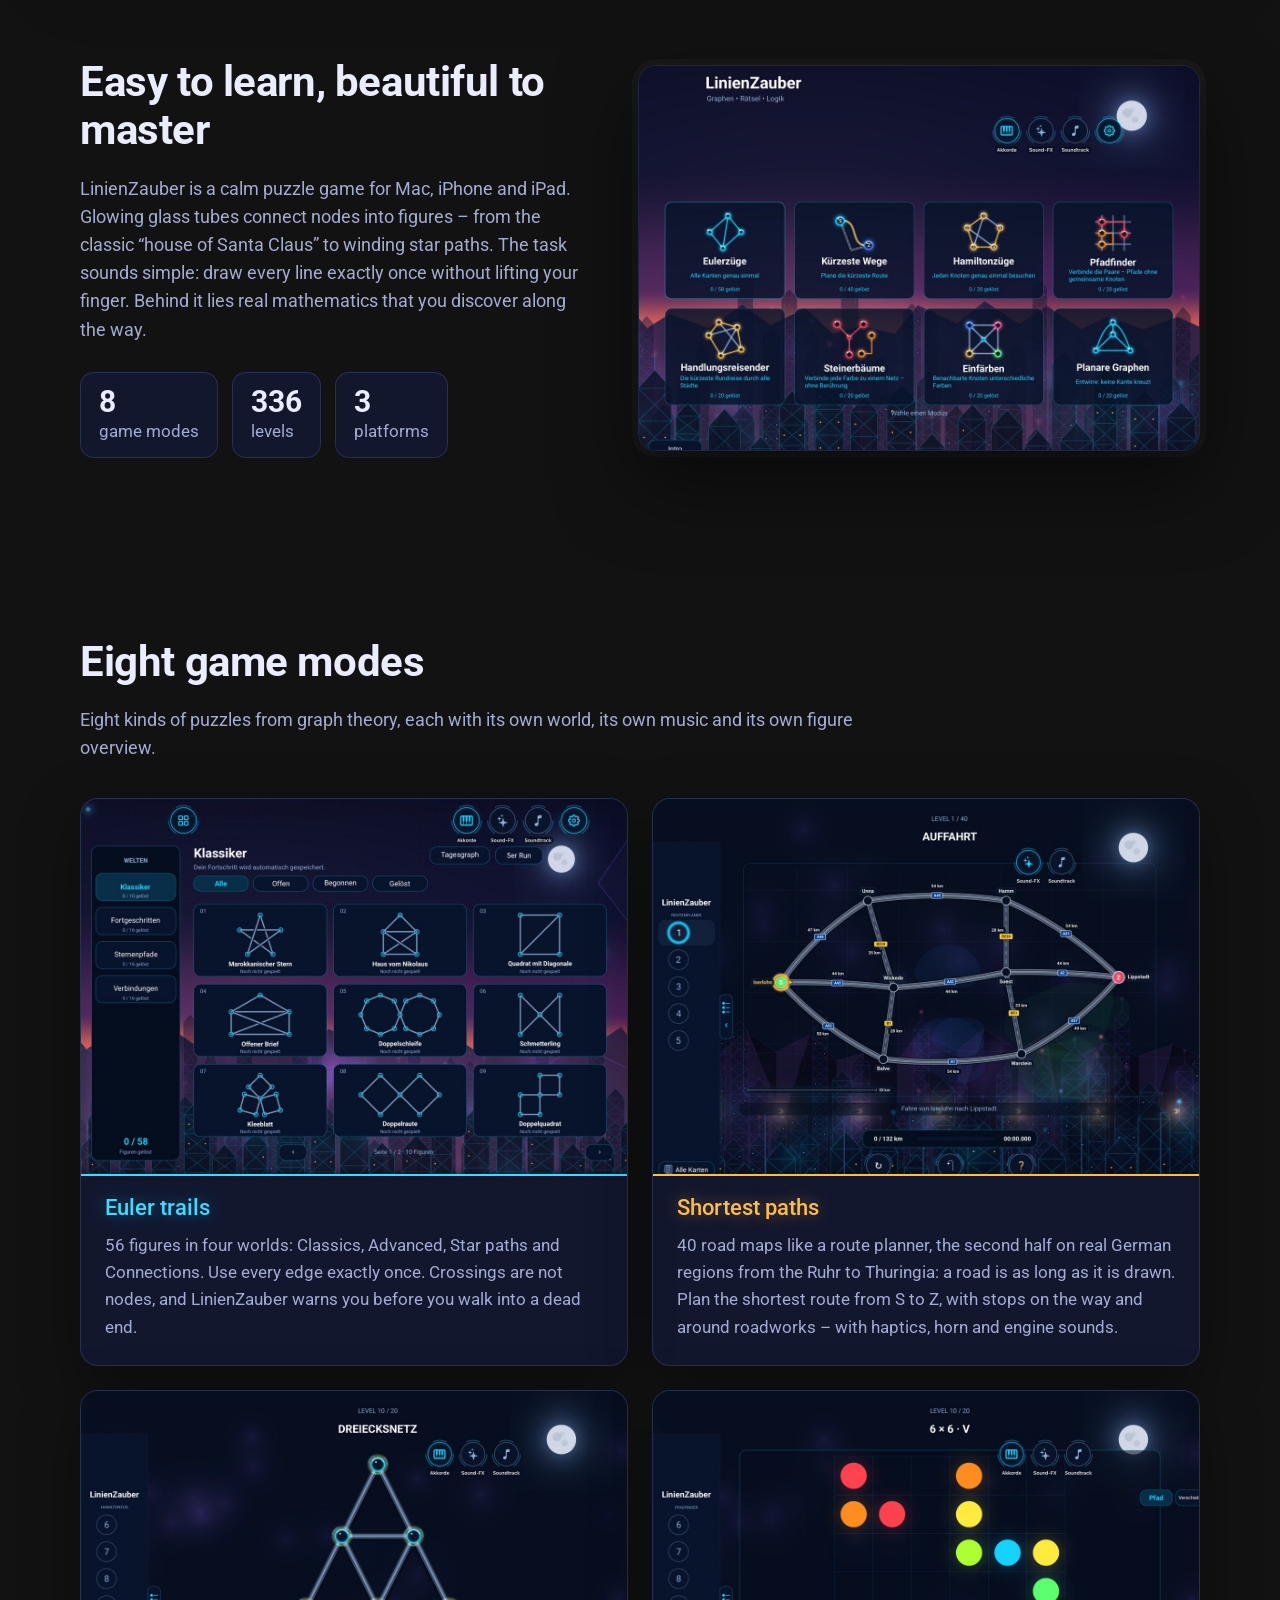
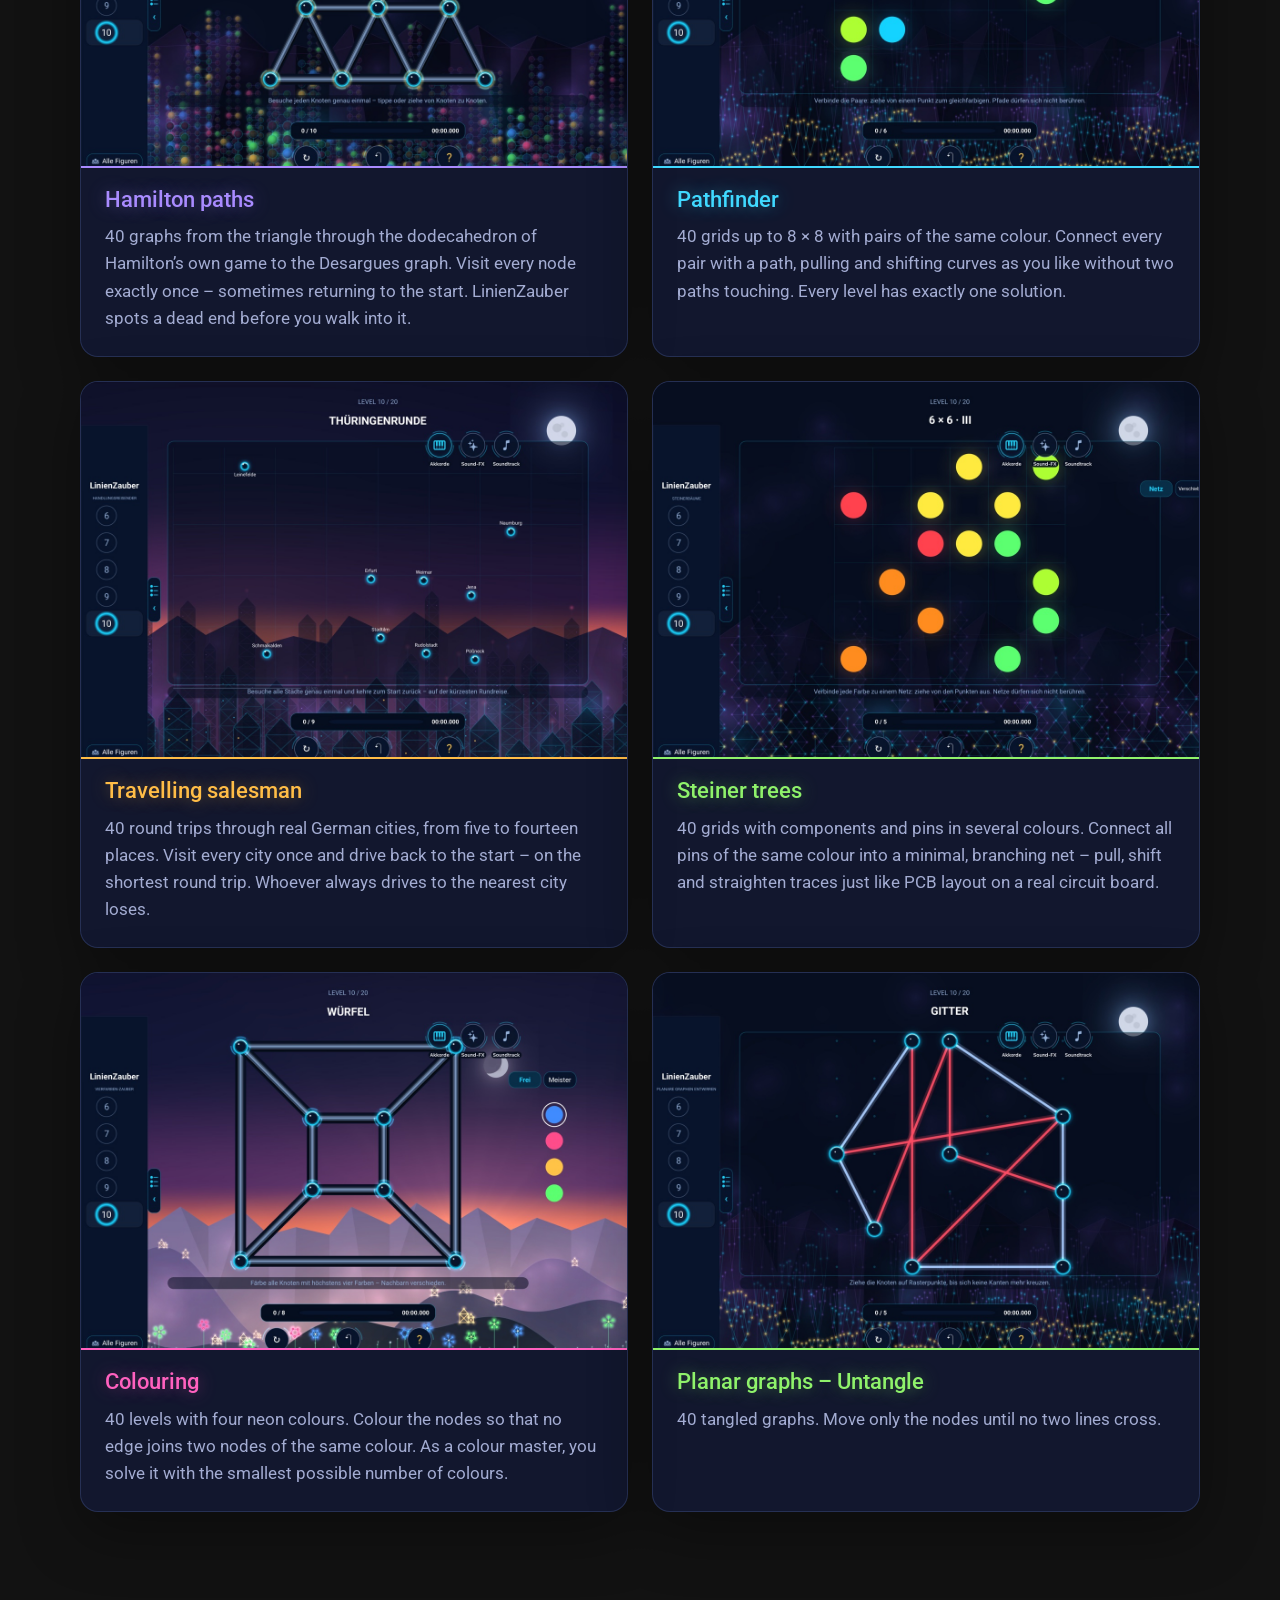
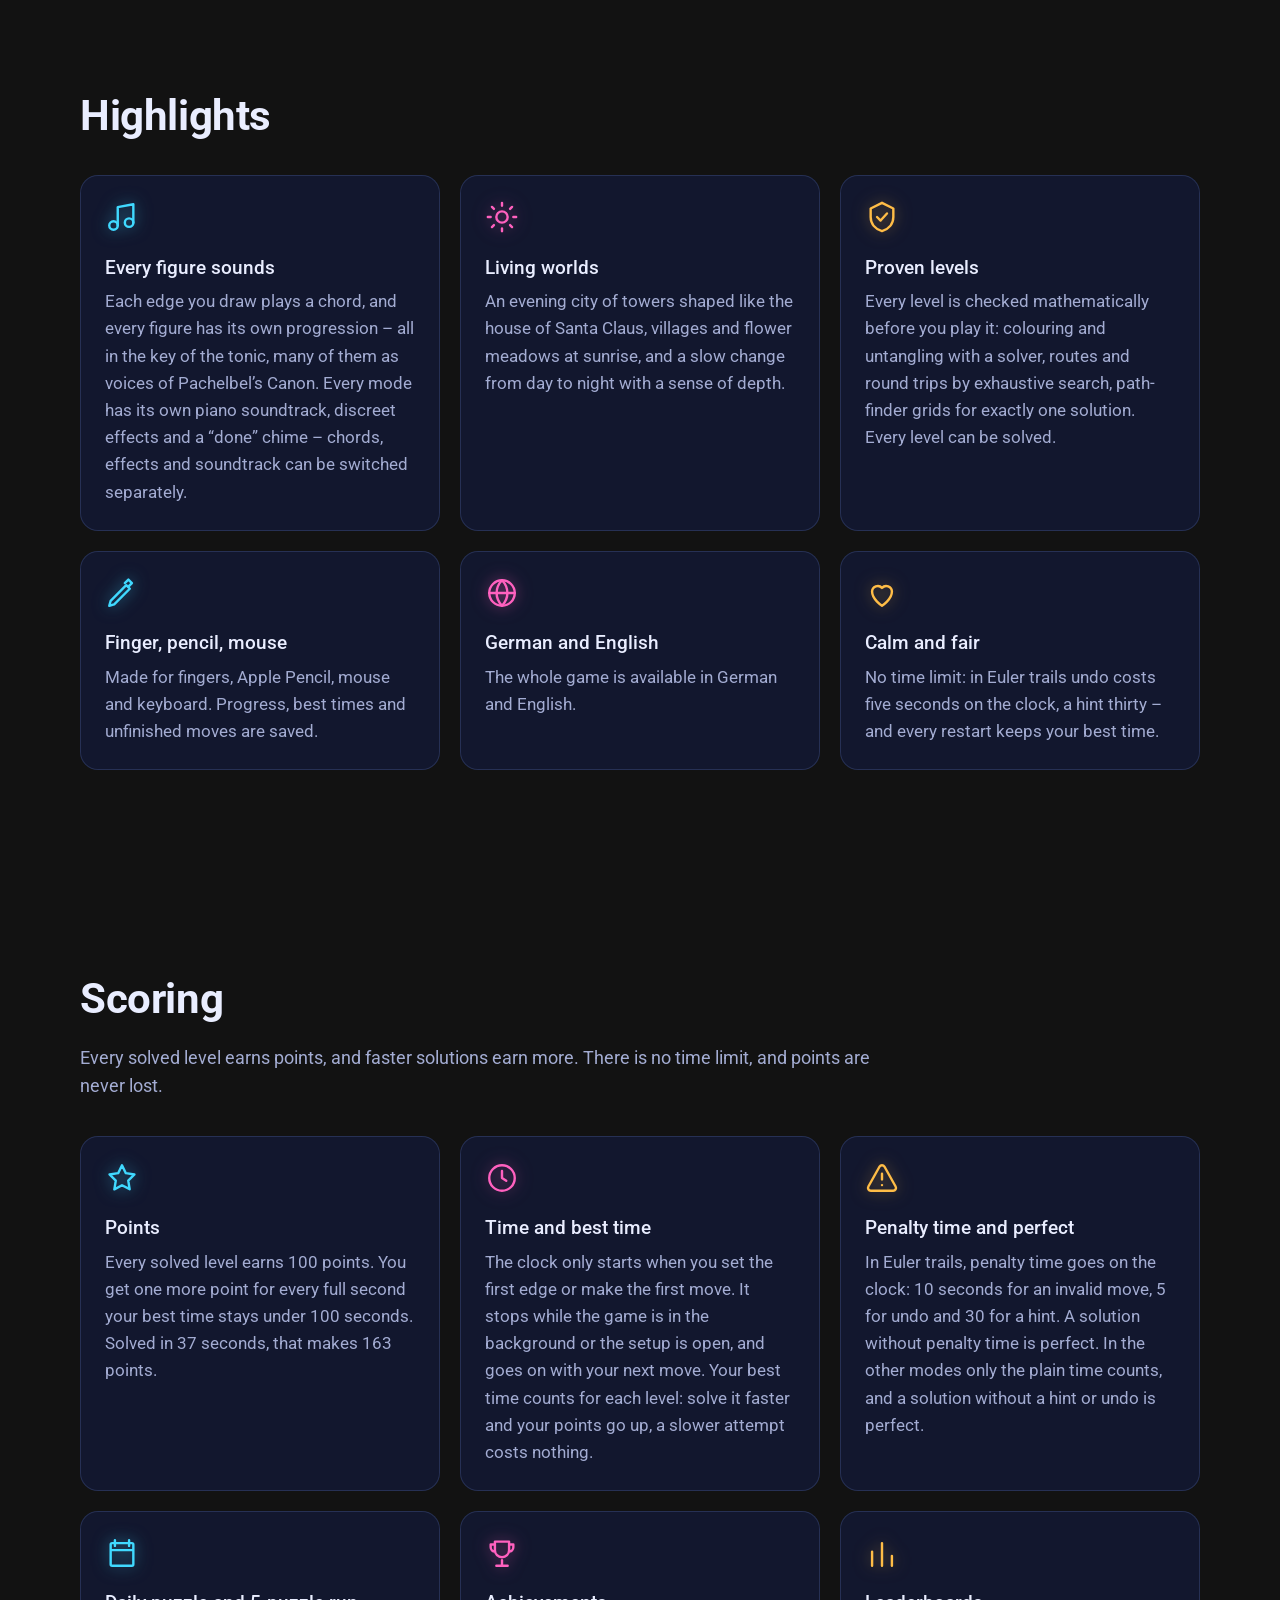
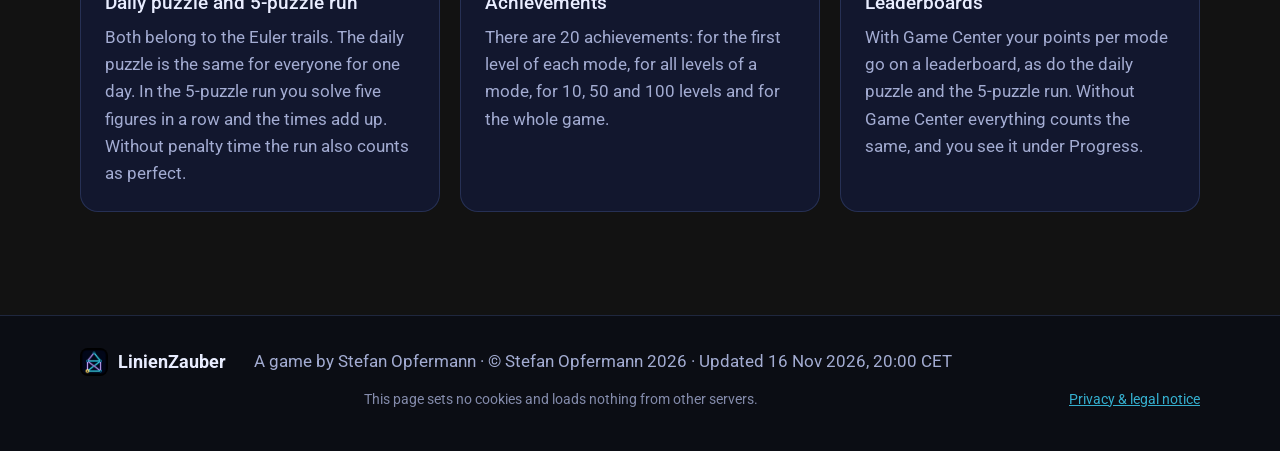
==== commit b25bf16c: "Website: acht Modi mit den Zahlen von 1.0.1 (336 Level, Eulerzüge 56, 20 Erfolge) Co-Authored-By: Cl" ====
--- a/index.html
+++ b/index.html
@@ -4,7 +4,7 @@
   <meta charset="utf-8">
   <meta name="viewport" content="width=device-width, initial-scale=1">
   <title data-i18n="meta.title">LinienZauber – Graphentheorie spielerisch erfahren</title>
-  <meta name="description" content="LinienZauber ist ein ruhiges Denkspiel für Mac, iPhone und iPad: Eulerzüge, Hamiltonzüge, kürzeste Wege, Steinerbäume, Handlungsreisender, Pfadfinder, Einfärben, planare Graphen, Brücken bauen und das Schaltspiel in leuchtenden Neon-Welten." data-i18n-attr="content:meta.description">
+  <meta name="description" content="LinienZauber ist ein ruhiges Denkspiel für Mac, iPhone und iPad: Eulerzüge, Hamiltonzüge, kürzeste Wege, Steinerbäume, Handlungsreisender, Pfadfinder, Einfärben und planare Graphen in leuchtenden Neon-Welten." data-i18n-attr="content:meta.description">
   <meta property="og:title" content="LinienZauber" >
   <meta property="og:description" content="Jede Kante. Ein Zug. Dein Weg. Graphentheorie spielerisch erfahren." data-i18n-attr="content:meta.og">
   <meta property="og:type" content="website">
@@ -115,14 +115,14 @@
           <h2 data-i18n="about.title">Einfach zu lernen, schön zu meistern</h2>
           <p data-i18n="about.text">LinienZauber ist ein ruhiges Denkspiel für Mac, iPhone und iPad. Leuchtende Glasröhren verbinden Knoten zu Figuren – vom Haus vom Nikolaus bis zum Sternenpfad. Deine Aufgabe klingt einfach: Zeichne jede Linie genau einmal, ohne abzusetzen. Dahinter steckt echte Mathematik, die du ganz nebenbei erlebst.</p>
           <ul class="facts">
-            <li><strong>10</strong> <span data-i18n="about.modes">Spielmodi</span></li>
-            <li><strong>378</strong> <span data-i18n="about.levels">Level</span></li>
+            <li><strong>8</strong> <span data-i18n="about.modes">Spielmodi</span></li>
+            <li><strong>336</strong> <span data-i18n="about.levels">Level</span></li>
             <li><strong>3</strong> <span data-i18n="about.platforms">Plattformen</span></li>
           </ul>
         </div>
         <figure class="shot">
           <img src="assets/img/02-modi.jpg" width="1200" height="824" loading="lazy"
-               alt="Die Modus-Auswahl mit zehn Karten: Eulerzüge, Kürzeste Wege, Hamiltonzüge, Pfadfinder, Handlungsreisender, Steinerbäume, Einfärben, Planare Graphen, Brücken bauen und Schaltspiel"
+               alt="Die Modus-Auswahl mit acht Karten: Eulerzüge, Kürzeste Wege, Hamiltonzüge, Pfadfinder, Handlungsreisender, Steinerbäume, Einfärben und Planare Graphen"
                data-i18n-attr="alt:shot.modes">
         </figure>
       </div>
@@ -130,8 +130,8 @@
 
     <section class="modes" id="modi">
       <div class="wrap">
-        <h2 data-i18n="modes.title">Zehn Spielmodi</h2>
-        <p class="section-lead" data-i18n="modes.lead">Zehn Rätselarten aus der Graphentheorie, jede mit eigener Welt, eigener Musik und eigener Figurenübersicht.</p>
+        <h2 data-i18n="modes.title">Acht Spielmodi</h2>
+        <p class="section-lead" data-i18n="modes.lead">Acht Rätselarten aus der Graphentheorie, jede mit eigener Welt, eigener Musik und eigener Figurenübersicht.</p>
         <div class="mode-grid">
           <article class="mode" style="--accent: var(--cyan)">
             <img src="assets/img/03-eulerzuege.jpg" width="1200" height="824" loading="lazy"
@@ -139,7 +139,7 @@
                  data-i18n-attr="alt:shot.euler">
             <div class="mode-body">
               <h3 data-i18n="mode.euler.title">Eulerzüge</h3>
-              <p data-i18n="mode.euler.text">58 Figuren in vier Welten: Klassiker, Fortgeschritten, Sternenpfade und Verbindungen. Benutze jede Kante genau einmal. Kreuzungen sind keine Knoten, und LinienZauber warnt dich, bevor du in eine Sackgasse läufst.</p>
+              <p data-i18n="mode.euler.text">56 Figuren in vier Welten: Klassiker, Fortgeschritten, Sternenpfade und Verbindungen. Benutze jede Kante genau einmal. Kreuzungen sind keine Knoten, und LinienZauber warnt dich, bevor du in eine Sackgasse läufst.</p>
             </div>
           </article>
           <article class="mode" style="--accent: var(--gold)">
@@ -203,24 +203,6 @@
             <div class="mode-body">
               <h3 data-i18n="mode.planar.title">Planare Graphen – Entwirren</h3>
               <p data-i18n="mode.planar.text">40 verknotete Graphen. Verschiebe nur die Knoten, bis sich keine zwei Linien mehr kreuzen.</p>
-            </div>
-          </article>
-          <article class="mode" style="--accent: var(--cyan)">
-            <img src="assets/img/12-bruecken.jpg" width="1200" height="824" loading="lazy"
-                 alt="Brücken bauen: Inseln mit Zahlen, verbunden durch einfache und doppelte Brücken über dem Wasser"
-                 data-i18n-attr="alt:shot.bridges">
-            <div class="mode-body">
-              <h3 data-i18n="mode.bridges.title">Brücken bauen</h3>
-              <p data-i18n="mode.bridges.text">20 Inselrätsel nach dem japanischen Hashiwokakero. Jede Zahl sagt, wie viele Brücken an der Insel enden. Baue zwischen zwei Inseln eine oder zwei Brücken, ohne dass sich Brücken kreuzen, bis alle Inseln zusammenhängen. Jedes Rätsel hat genau eine Lösung.</p>
-            </div>
-          </article>
-          <article class="mode" style="--accent: var(--violet)">
-            <img src="assets/img/11-schaltspiel.jpg" width="1200" height="824" loading="lazy"
-                 alt="Schaltspiel: ein Graph mit den Punkten A und B, gesicherten und gelöschten Kanten"
-                 data-i18n-attr="alt:shot.shannon">
-            <div class="mode-body">
-              <h3 data-i18n="mode.shannon.title">Schaltspiel</h3>
-              <p data-i18n="mode.shannon.text">20 Level nach Claude Shannons Schaltspiel. Du bist der Verbinder und sicherst eine Kante, der Computer als Trenner löscht eine andere – immer abwechselnd. Verbinde A und B, bevor er dir den Weg abschneidet. Zu zweit auch als Duell über Game Center.</p>
             </div>
           </article>
         </div>
@@ -293,7 +275,7 @@
           <li class="feature">
             <svg viewBox="0 0 24 24" aria-hidden="true"><path d="M8 21h8M12 17v4M7 4h10v6a5 5 0 0 1-10 0zM7 6H4v2a3 3 0 0 0 3 3M17 6h3v2a3 3 0 0 1-3 3"/></svg>
             <h3 data-i18n="scoring.rewards.title">Erfolge</h3>
-            <p data-i18n="scoring.rewards.text">Es gibt 24 Erfolge: für das erste Level jedes Modus, für alle Level eines Modus, für 10, 50 und 100 Level und für das ganze Spiel.</p>
+            <p data-i18n="scoring.rewards.text">Es gibt 20 Erfolge: für das erste Level jedes Modus, für alle Level eines Modus, für 10, 50 und 100 Level und für das ganze Spiel.</p>
           </li>
           <li class="feature">
             <svg viewBox="0 0 24 24" aria-hidden="true"><path d="M5 21V11M12 21V5M19 21v-7"/></svg>
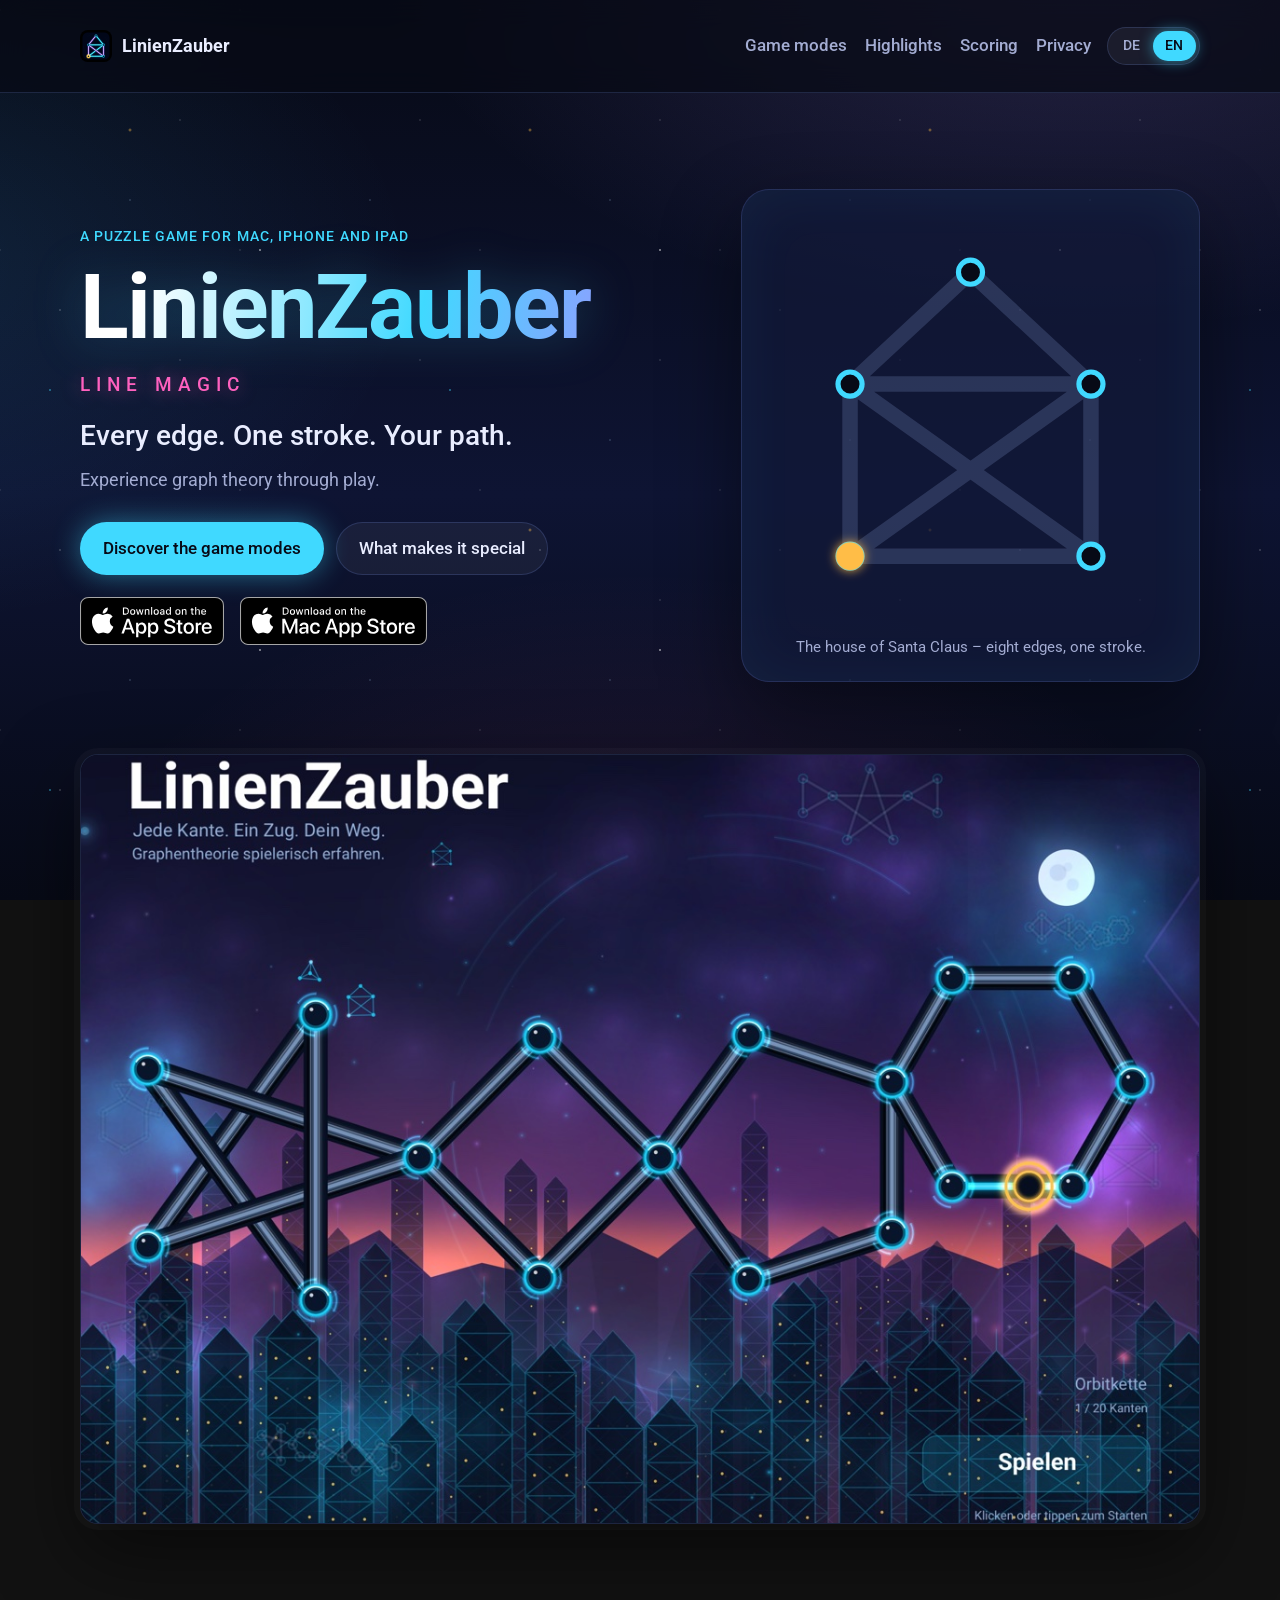
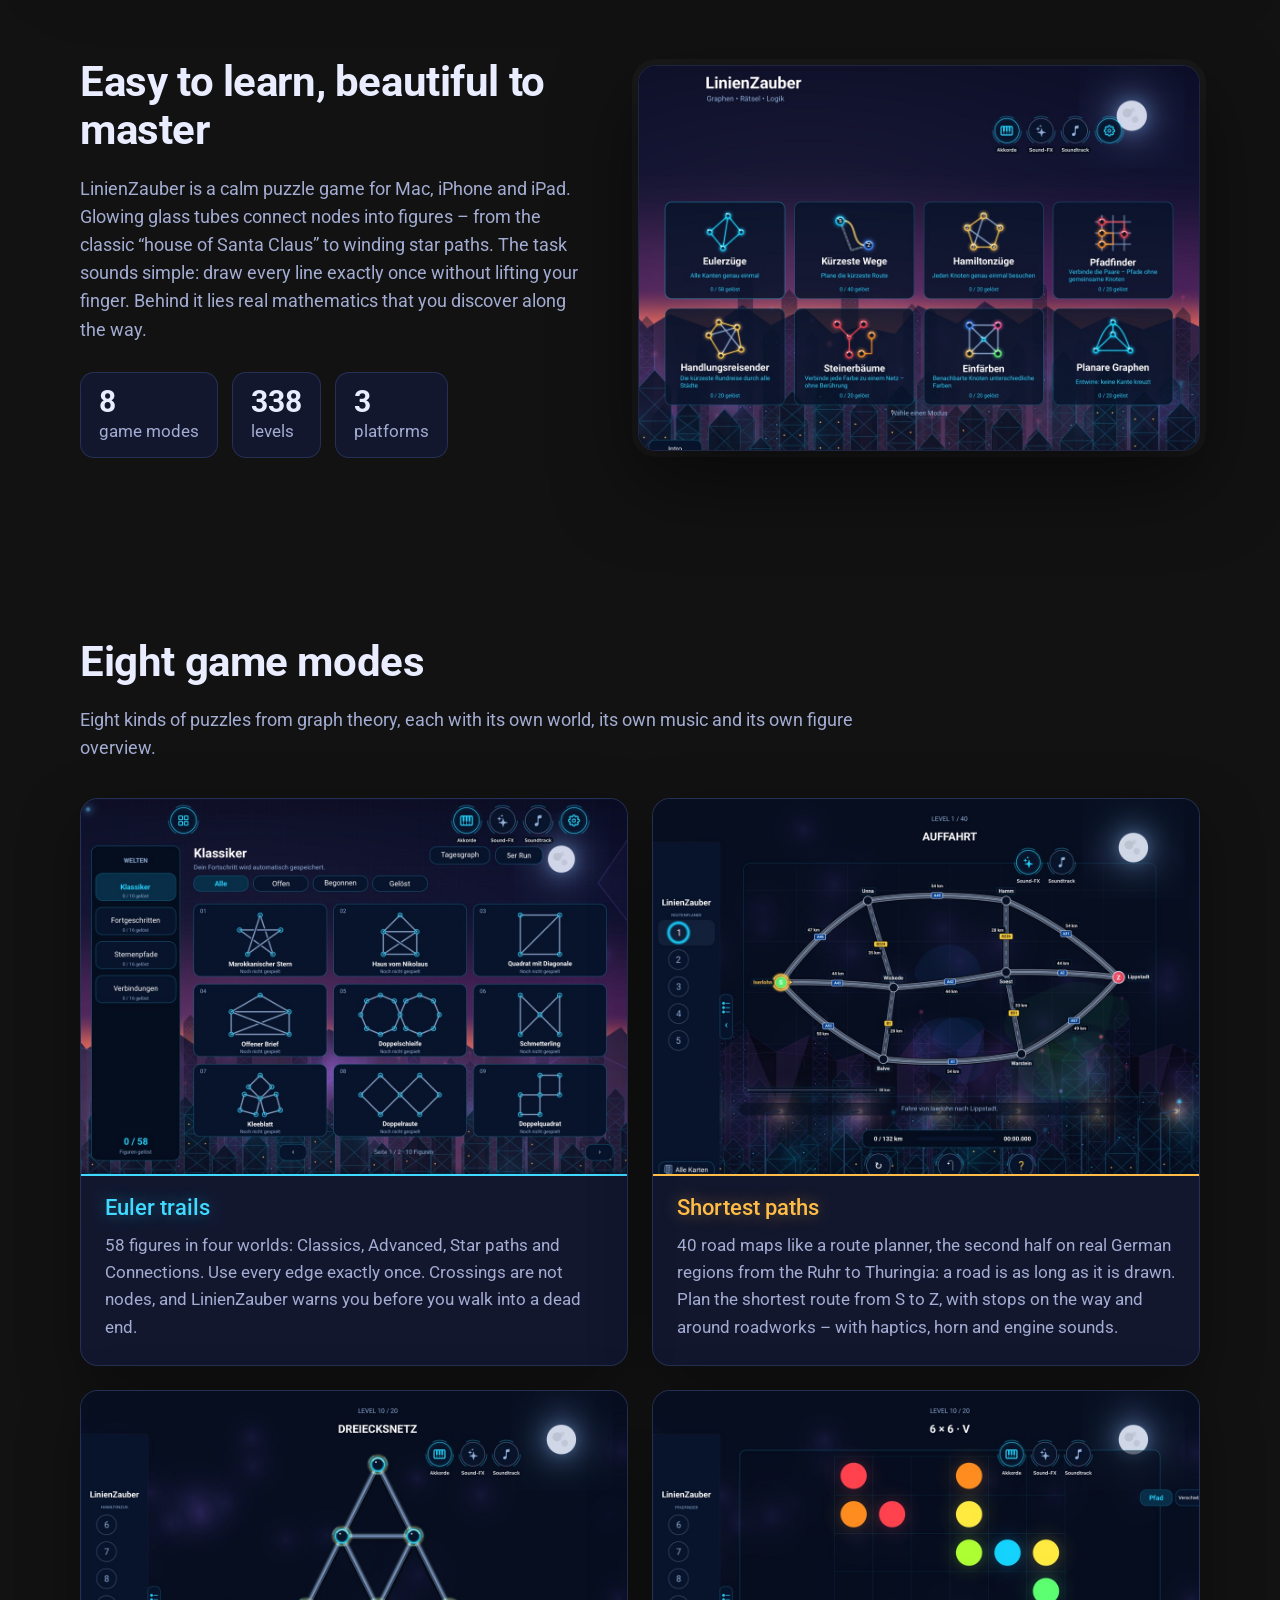
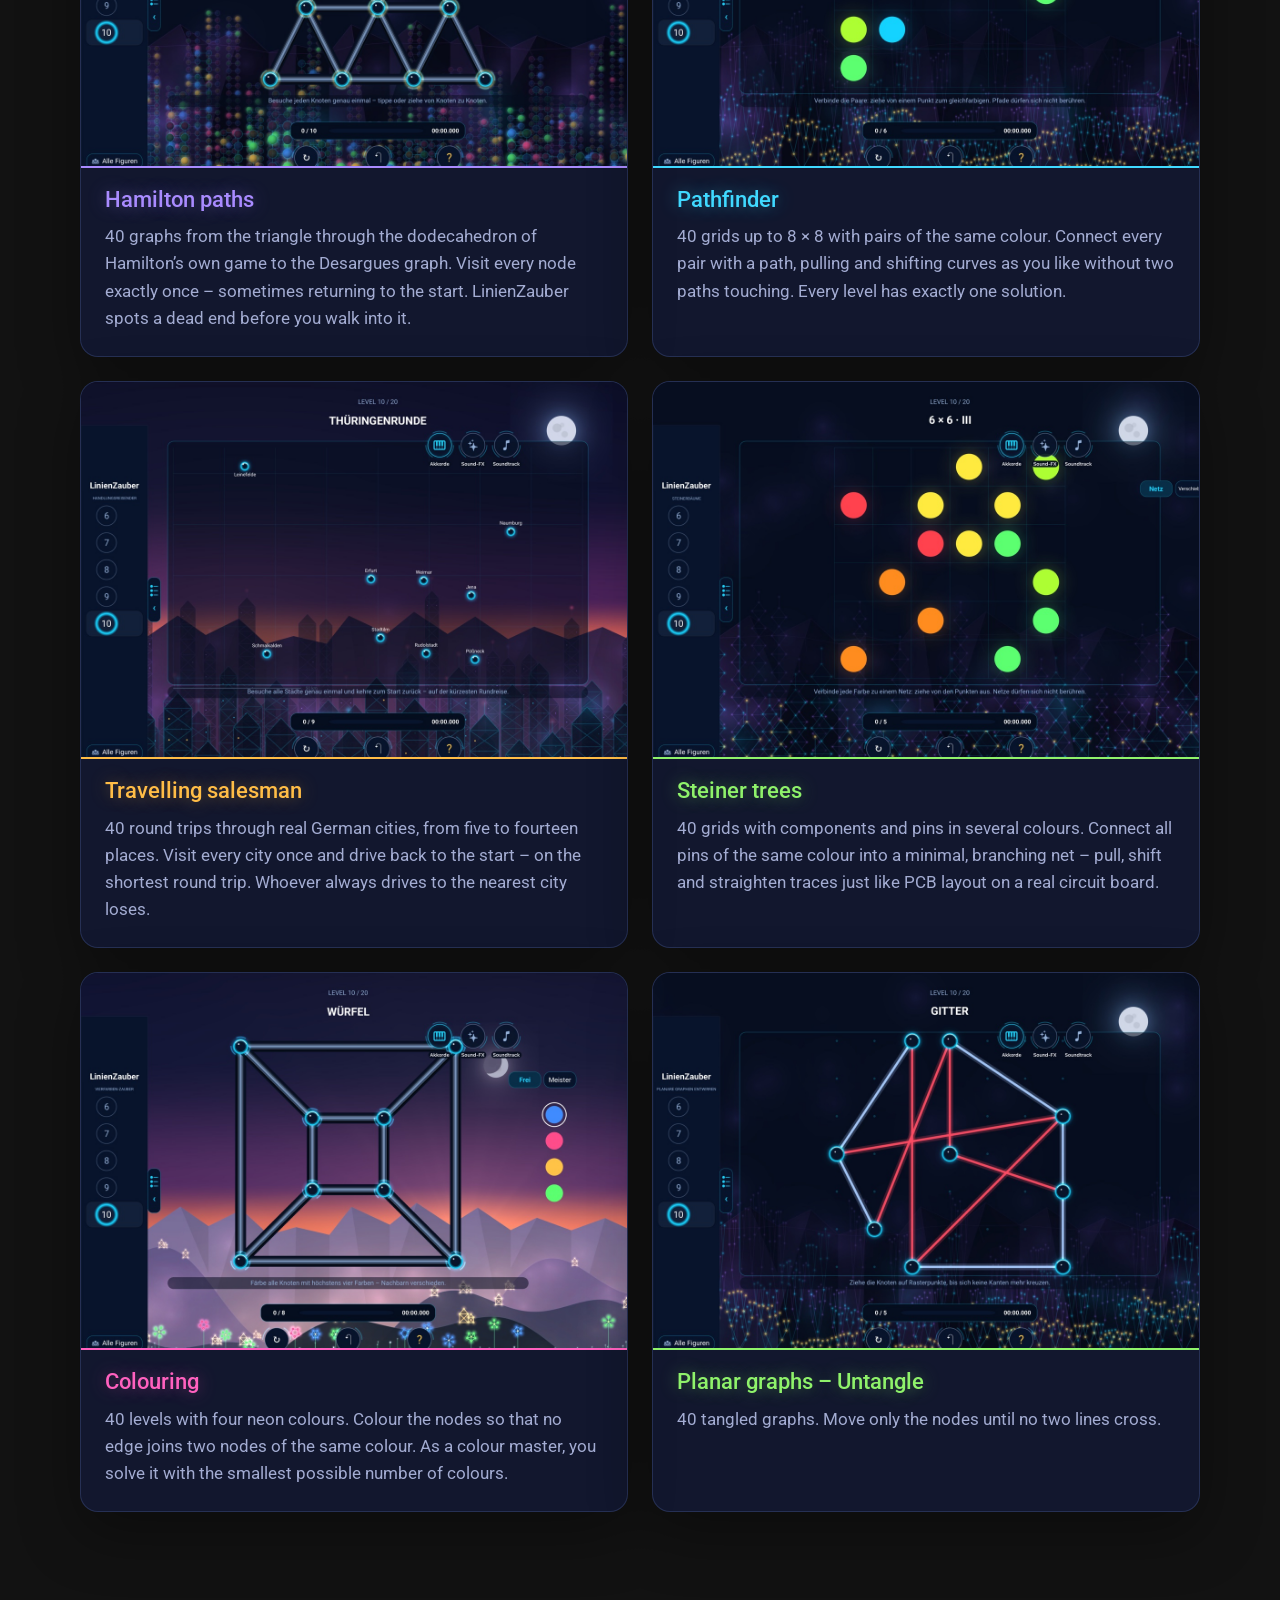
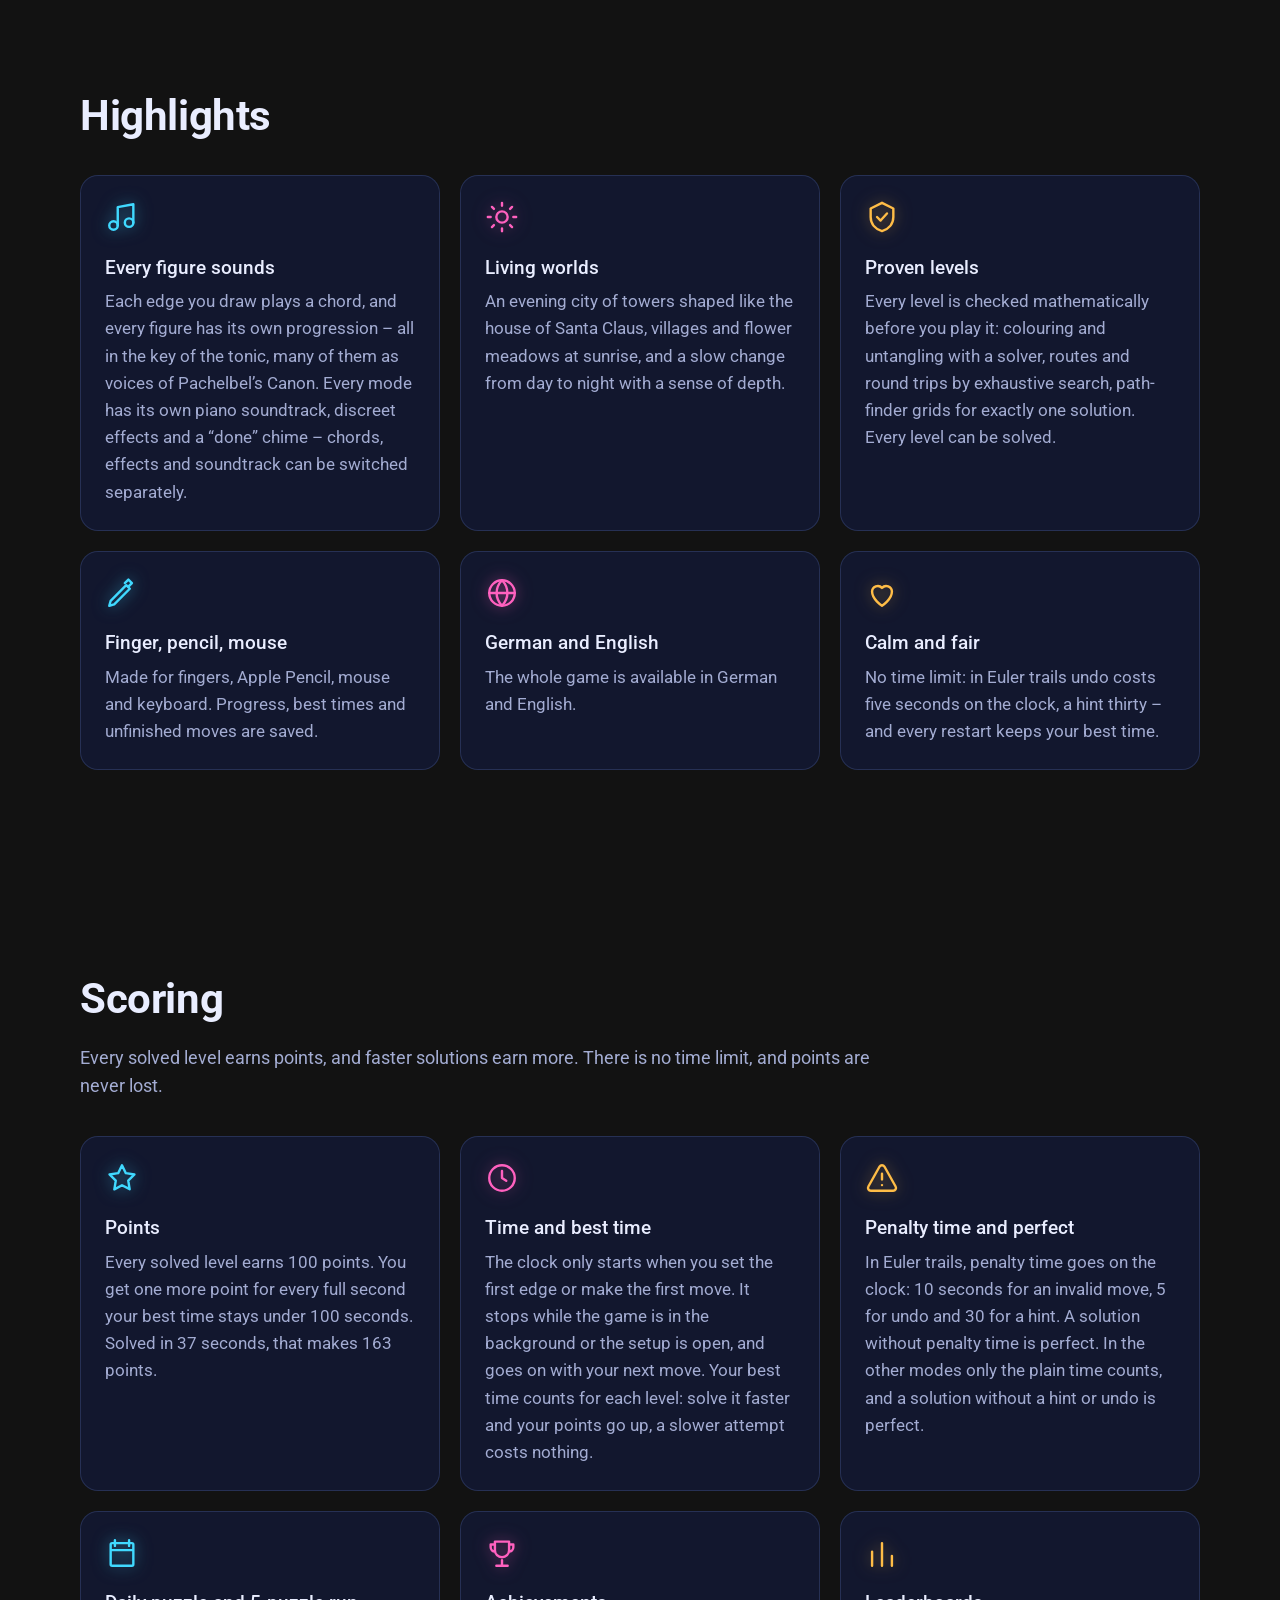
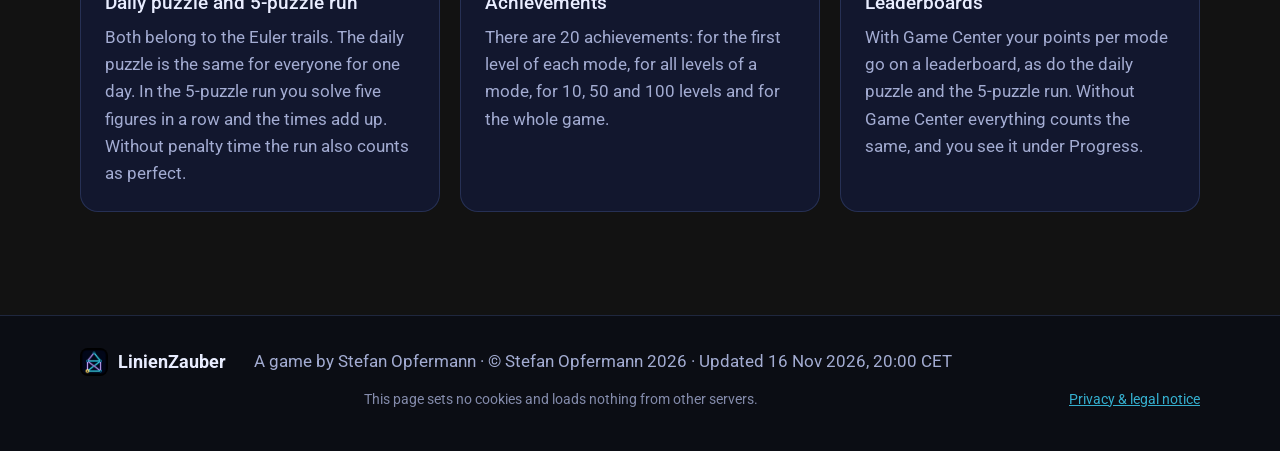
==== commit f8fe5dfb: "58 Eulerzüge und 338 Level: Burg und Finale Verbindung sind mit Build 77 zurück Co-Authored-By: Clau" ====
--- a/index.html
+++ b/index.html
@@ -116,7 +116,7 @@
           <p data-i18n="about.text">LinienZauber ist ein ruhiges Denkspiel für Mac, iPhone und iPad. Leuchtende Glasröhren verbinden Knoten zu Figuren – vom Haus vom Nikolaus bis zum Sternenpfad. Deine Aufgabe klingt einfach: Zeichne jede Linie genau einmal, ohne abzusetzen. Dahinter steckt echte Mathematik, die du ganz nebenbei erlebst.</p>
           <ul class="facts">
             <li><strong>8</strong> <span data-i18n="about.modes">Spielmodi</span></li>
-            <li><strong>336</strong> <span data-i18n="about.levels">Level</span></li>
+            <li><strong>338</strong> <span data-i18n="about.levels">Level</span></li>
             <li><strong>3</strong> <span data-i18n="about.platforms">Plattformen</span></li>
           </ul>
         </div>
@@ -139,7 +139,7 @@
                  data-i18n-attr="alt:shot.euler">
             <div class="mode-body">
               <h3 data-i18n="mode.euler.title">Eulerzüge</h3>
-              <p data-i18n="mode.euler.text">56 Figuren in vier Welten: Klassiker, Fortgeschritten, Sternenpfade und Verbindungen. Benutze jede Kante genau einmal. Kreuzungen sind keine Knoten, und LinienZauber warnt dich, bevor du in eine Sackgasse läufst.</p>
+              <p data-i18n="mode.euler.text">58 Figuren in vier Welten: Klassiker, Fortgeschritten, Sternenpfade und Verbindungen. Benutze jede Kante genau einmal. Kreuzungen sind keine Knoten, und LinienZauber warnt dich, bevor du in eine Sackgasse läufst.</p>
             </div>
           </article>
           <article class="mode" style="--accent: var(--gold)">
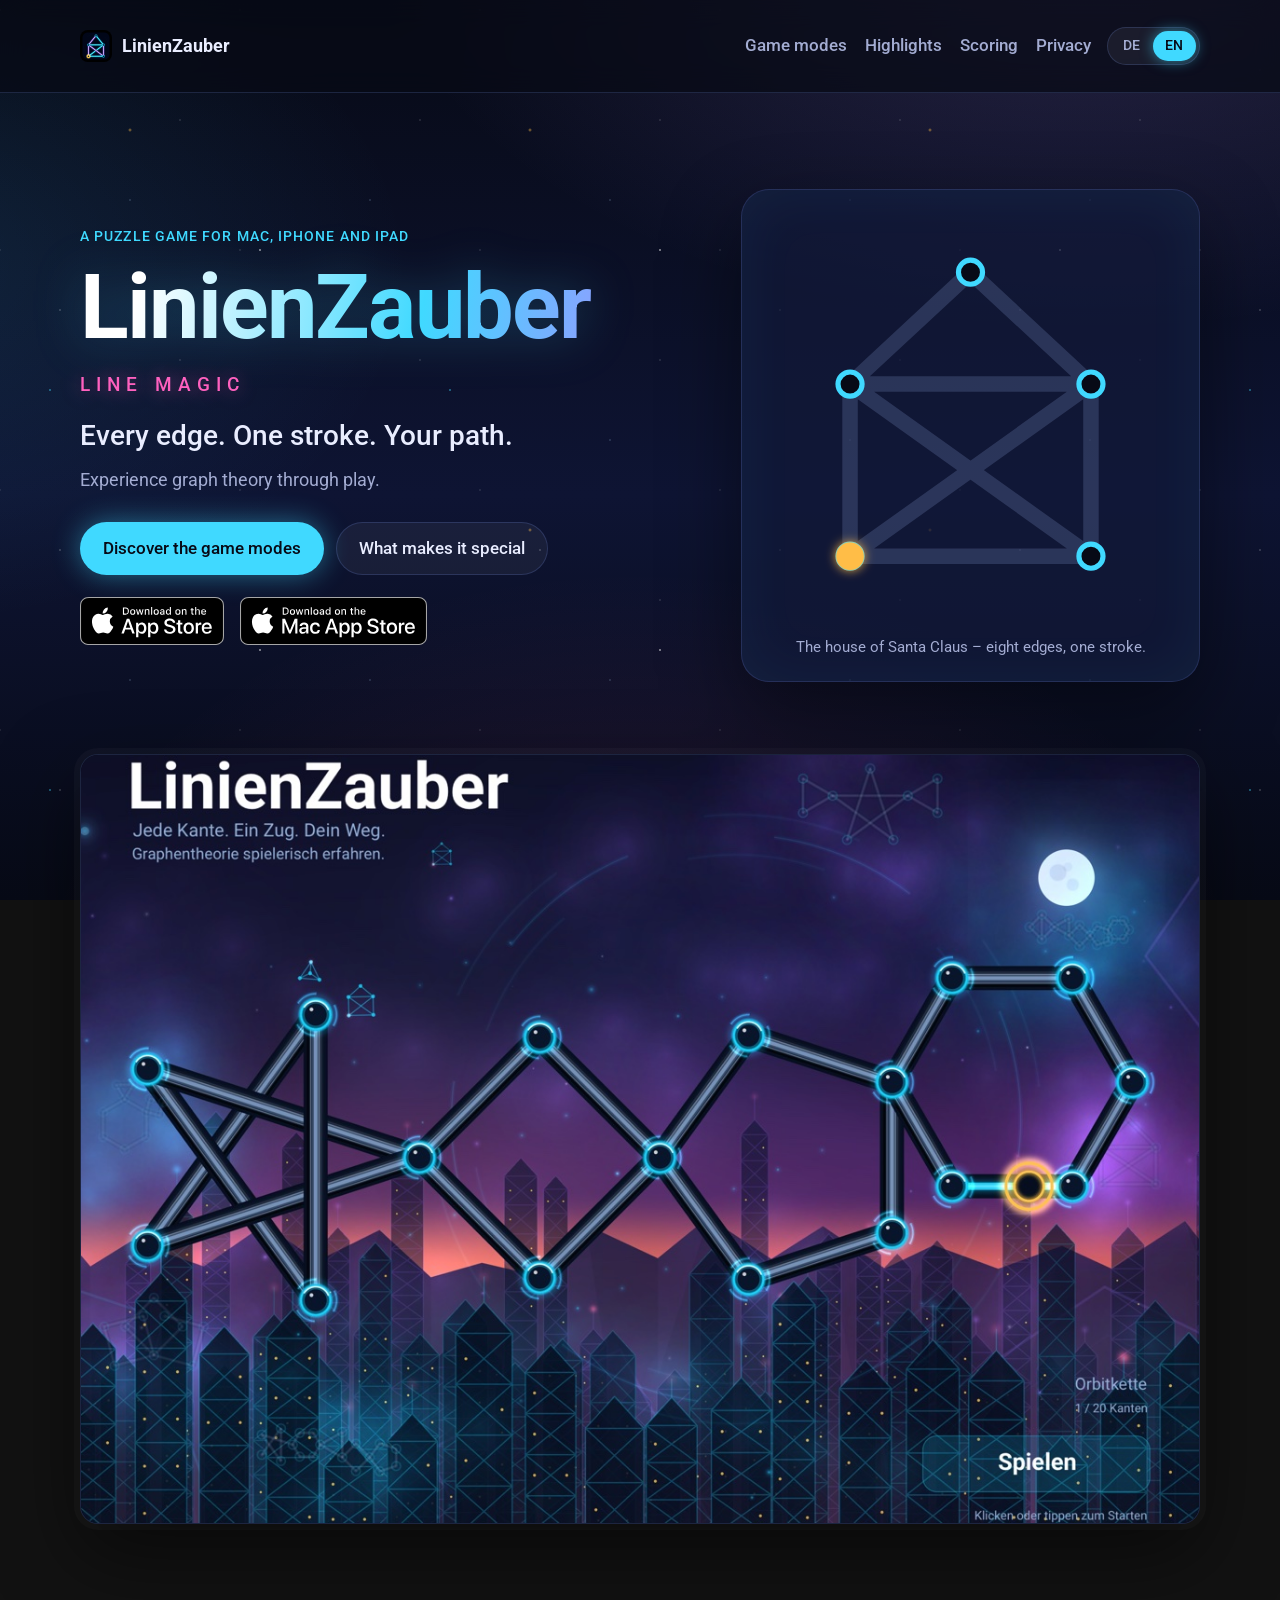
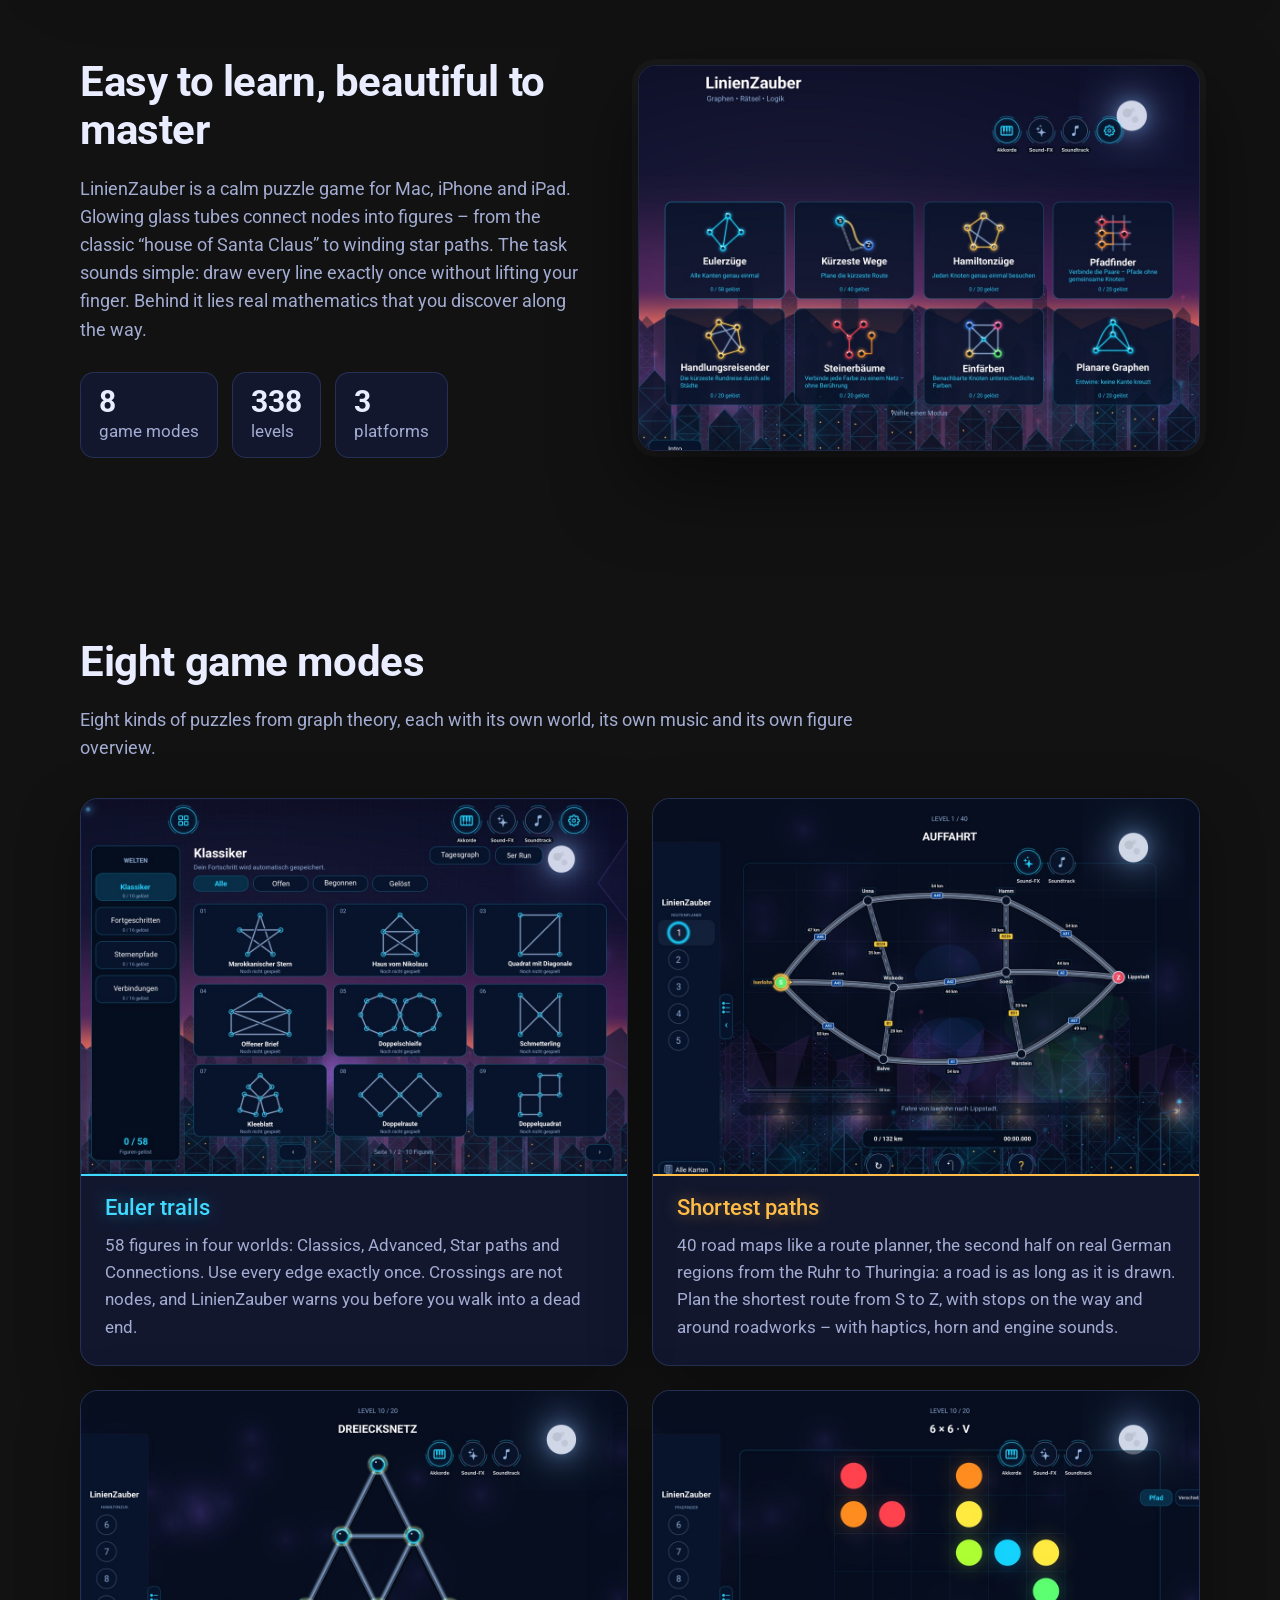
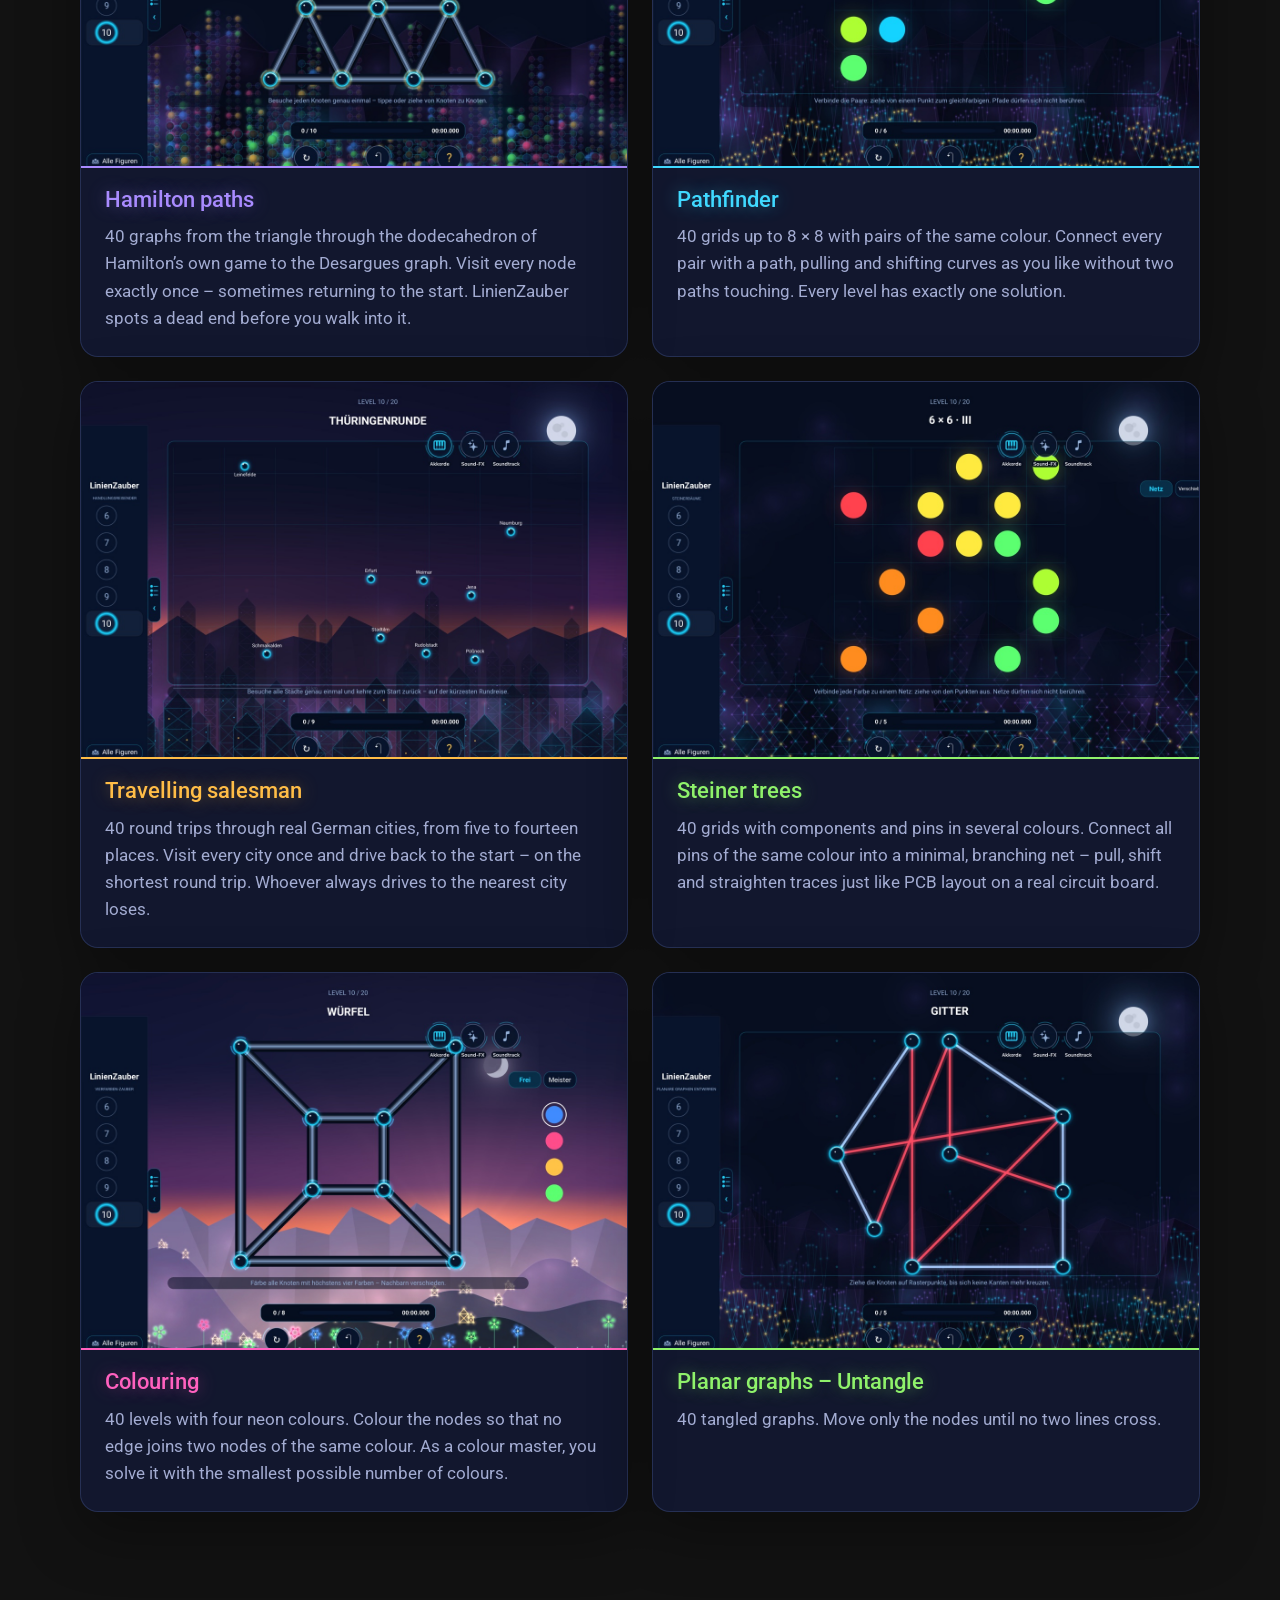
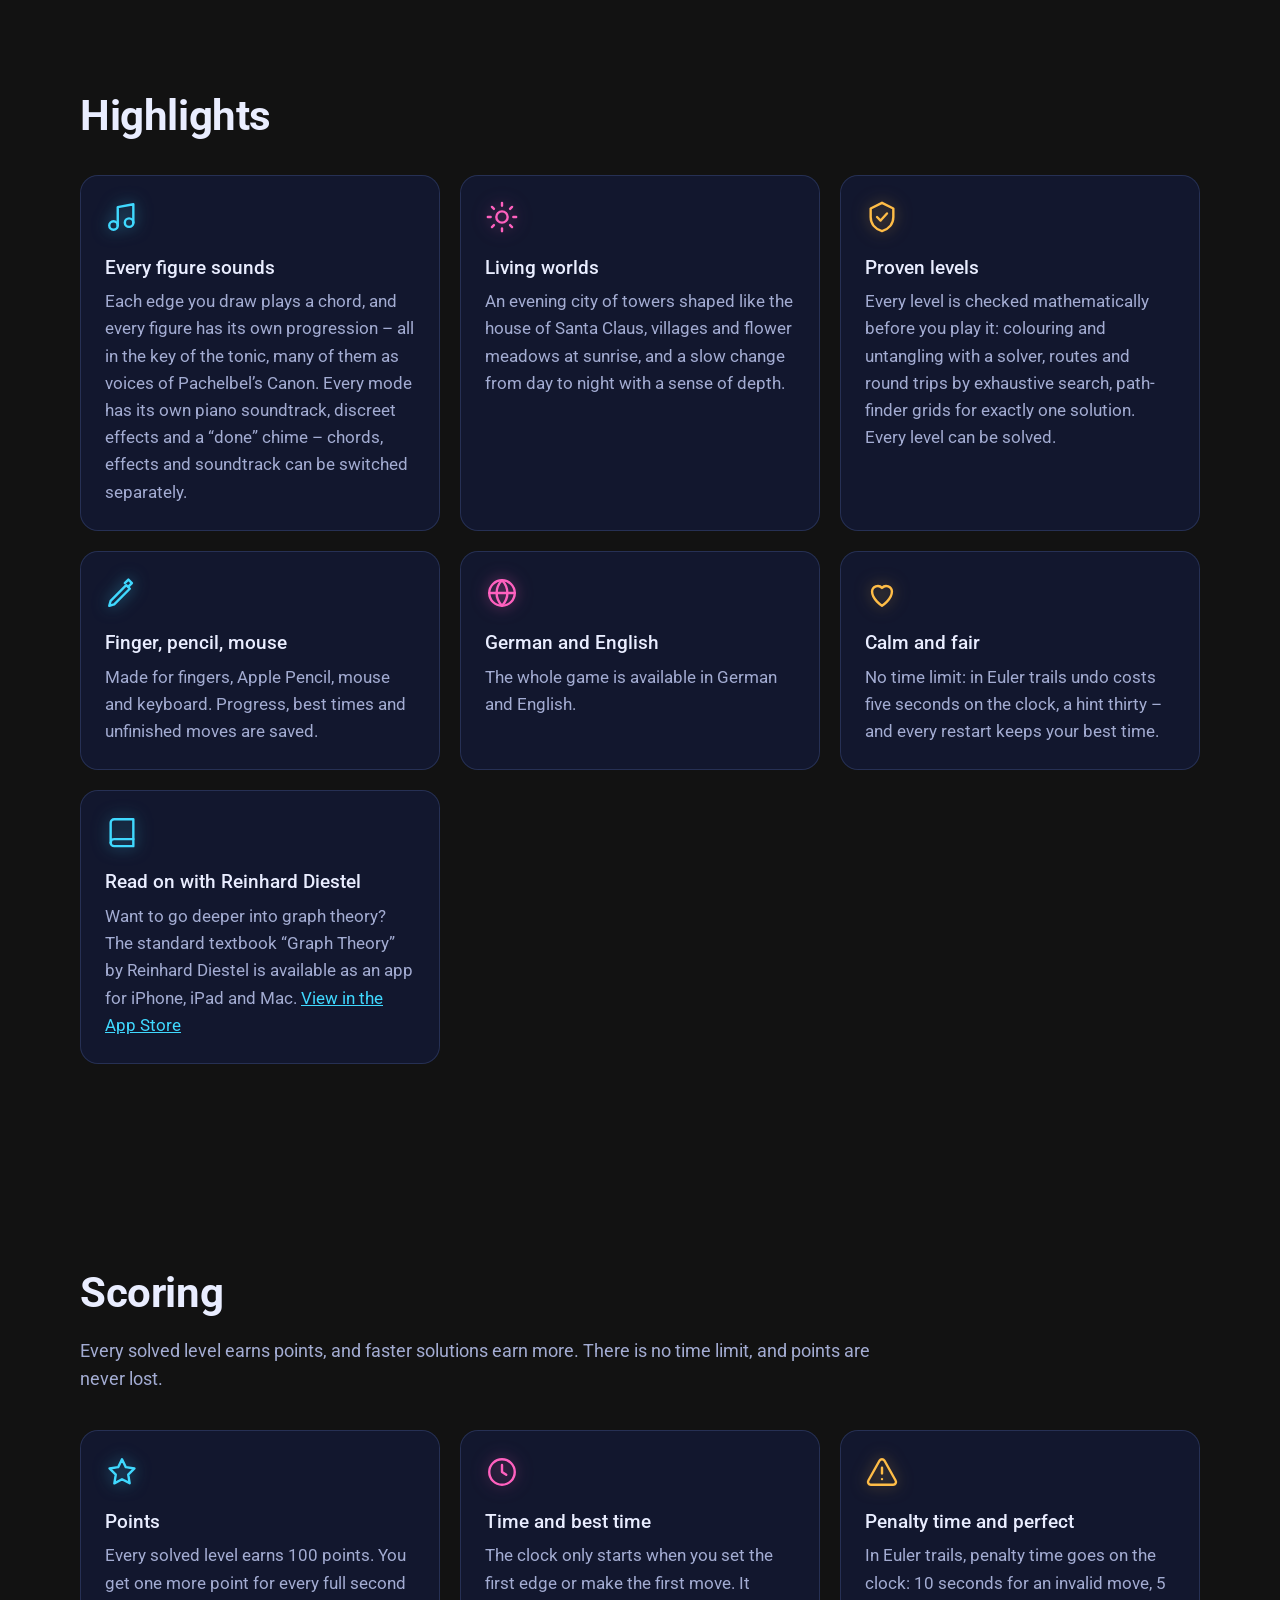
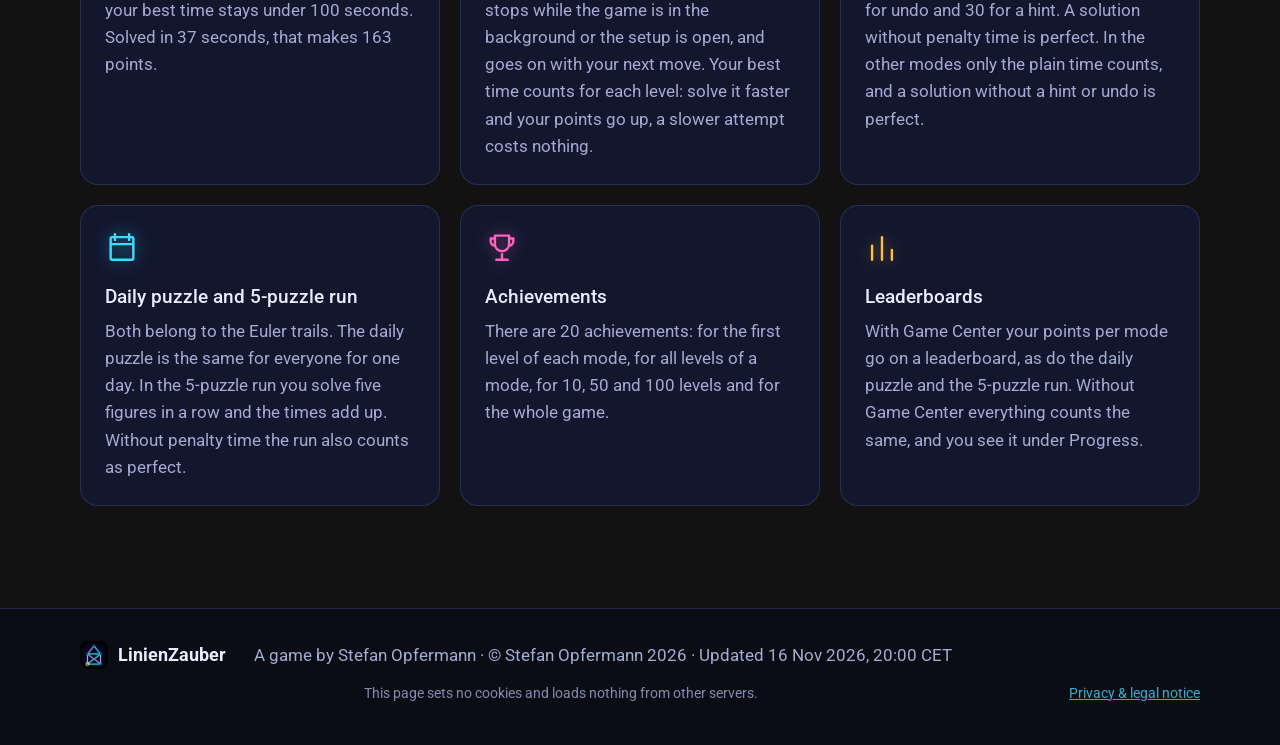
==== commit 819eb210: "Lesetipp: Graphentheorie von Reinhard Diestel als App Co-Authored-By: Claude Opus 5.5 <noreply@anthr" ====
--- a/index.html
+++ b/index.html
@@ -3,8 +3,8 @@
 <head>
   <meta charset="utf-8">
   <meta name="viewport" content="width=device-width, initial-scale=1">
-  <title data-i18n="meta.title">LinienZauber – Graphentheorie spielerisch erfahren</title>
-  <meta name="description" content="LinienZauber ist ein ruhiges Denkspiel für Mac, iPhone und iPad: Eulerzüge, Hamiltonzüge, kürzeste Wege, Steinerbäume, Handlungsreisender, Pfadfinder, Einfärben und planare Graphen in leuchtenden Neon-Welten." data-i18n-attr="content:meta.description">
+  <title data-i18n="meta.title">LinienZauber – Haus vom Nikolaus und 337 Rätsel in einem Zug</title>
+  <meta name="description" content="Zeichne das Haus vom Nikolaus und 337 weitere Figuren in einem Zug: ein ruhiges Denkspiel und Gehirnjogging für Mac, iPhone und iPad mit acht Modi aus der Graphentheorie. Kostenlos, ohne Werbung." data-i18n-attr="content:meta.description">
   <meta property="og:title" content="LinienZauber" >
   <meta property="og:description" content="Jede Kante. Ein Zug. Dein Weg. Graphentheorie spielerisch erfahren." data-i18n-attr="content:meta.og">
   <meta property="og:type" content="website">
@@ -13,6 +13,25 @@
   <meta name="twitter:card" content="summary_large_image">
   <link rel="canonical" href="https://linienzauber.netlify.app/">
   <meta name="theme-color" content="#070a16">
+  <!-- Safari shows the App Store banner with an Open or Get button. -->
+  <meta name="apple-itunes-app" content="app-id=6828840327">
+  <script type="application/ld+json">
+  {
+    "@context": "https://schema.org",
+    "@type": "MobileApplication",
+    "name": "LinienZauber",
+    "alternateName": "Line Magic",
+    "applicationCategory": "GameApplication",
+    "applicationSubCategory": "Puzzle",
+    "operatingSystem": "iOS 17, iPadOS 17, macOS 14",
+    "url": "https://linienzauber.netlify.app/",
+    "downloadUrl": "https://apps.apple.com/app/id6828840327",
+    "image": "https://linienzauber.netlify.app/assets/img/01-intro-abendstadt.jpg",
+    "description": "Draw every line in one stroke: the house of Santa Claus and 337 more puzzles from graph theory in glowing neon worlds. Free, no ads, no tracking.",
+    "inLanguage": ["de", "en", "fr", "es", "it", "pt-BR", "nl", "pl", "ru", "ja", "ko", "zh-Hans", "ar"],
+    "offers": { "@type": "Offer", "price": "0", "priceCurrency": "EUR" }
+  }
+  </script>
   <link rel="icon" type="image/png" href="assets/img/favicon-64.png">
   <link rel="apple-touch-icon" href="assets/img/apple-touch-icon.png">
   <link rel="stylesheet" href="style.css">
@@ -243,6 +262,12 @@
             <h3 data-i18n="feature.calm.title">Ruhig und fair</h3>
             <p data-i18n="feature.calm.text">Ohne Zeitlimit: In den Eulerzügen kostet Zurück fünf Sekunden auf der Uhr, ein Tipp dreißig – und jeder Neustart behält deine Bestzeit.</p>
           </li>
+          <li class="feature">
+            <svg viewBox="0 0 24 24" aria-hidden="true"><path d="M4 19.5A2.5 2.5 0 0 1 6.5 17H20V3H6.5A2.5 2.5 0 0 0 4 5.5z"/><path d="M4 19.5A2.5 2.5 0 0 0 6.5 22H20v-5"/></svg>
+            <h3 data-i18n="feature.diestel.title">Weiterlesen bei Reinhard Diestel</h3>
+            <p><span data-i18n="feature.diestel.text">Wer tiefer in die Graphentheorie einsteigen will: Das Standardlehrbuch „Graphentheorie“ von Reinhard Diestel gibt es als App für iPhone, iPad und Mac.</span>
+              <a href="https://apps.apple.com/de/app/id614583848" data-i18n="feature.diestel.link" data-i18n-attr="href:feature.diestel.href">Im App Store ansehen</a></p>
+          </li>
         </ul>
       </div>
     </section>
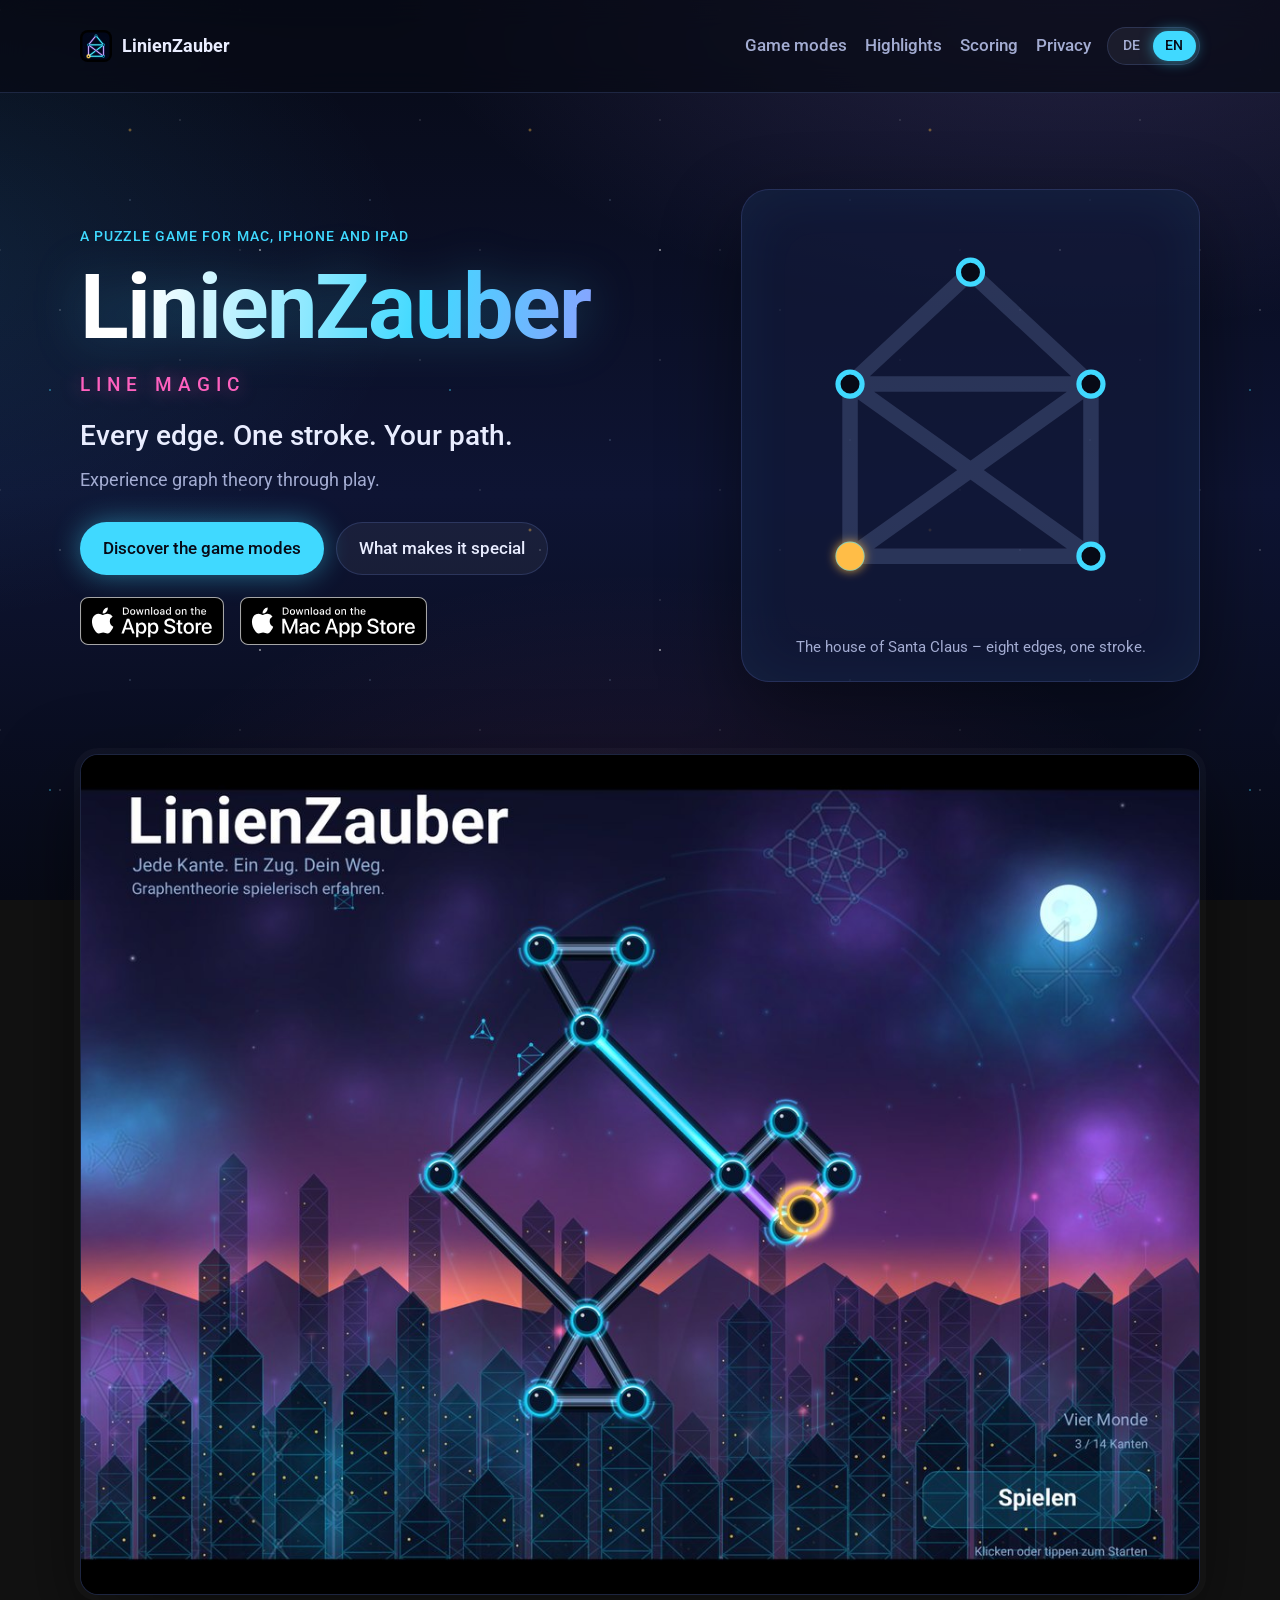
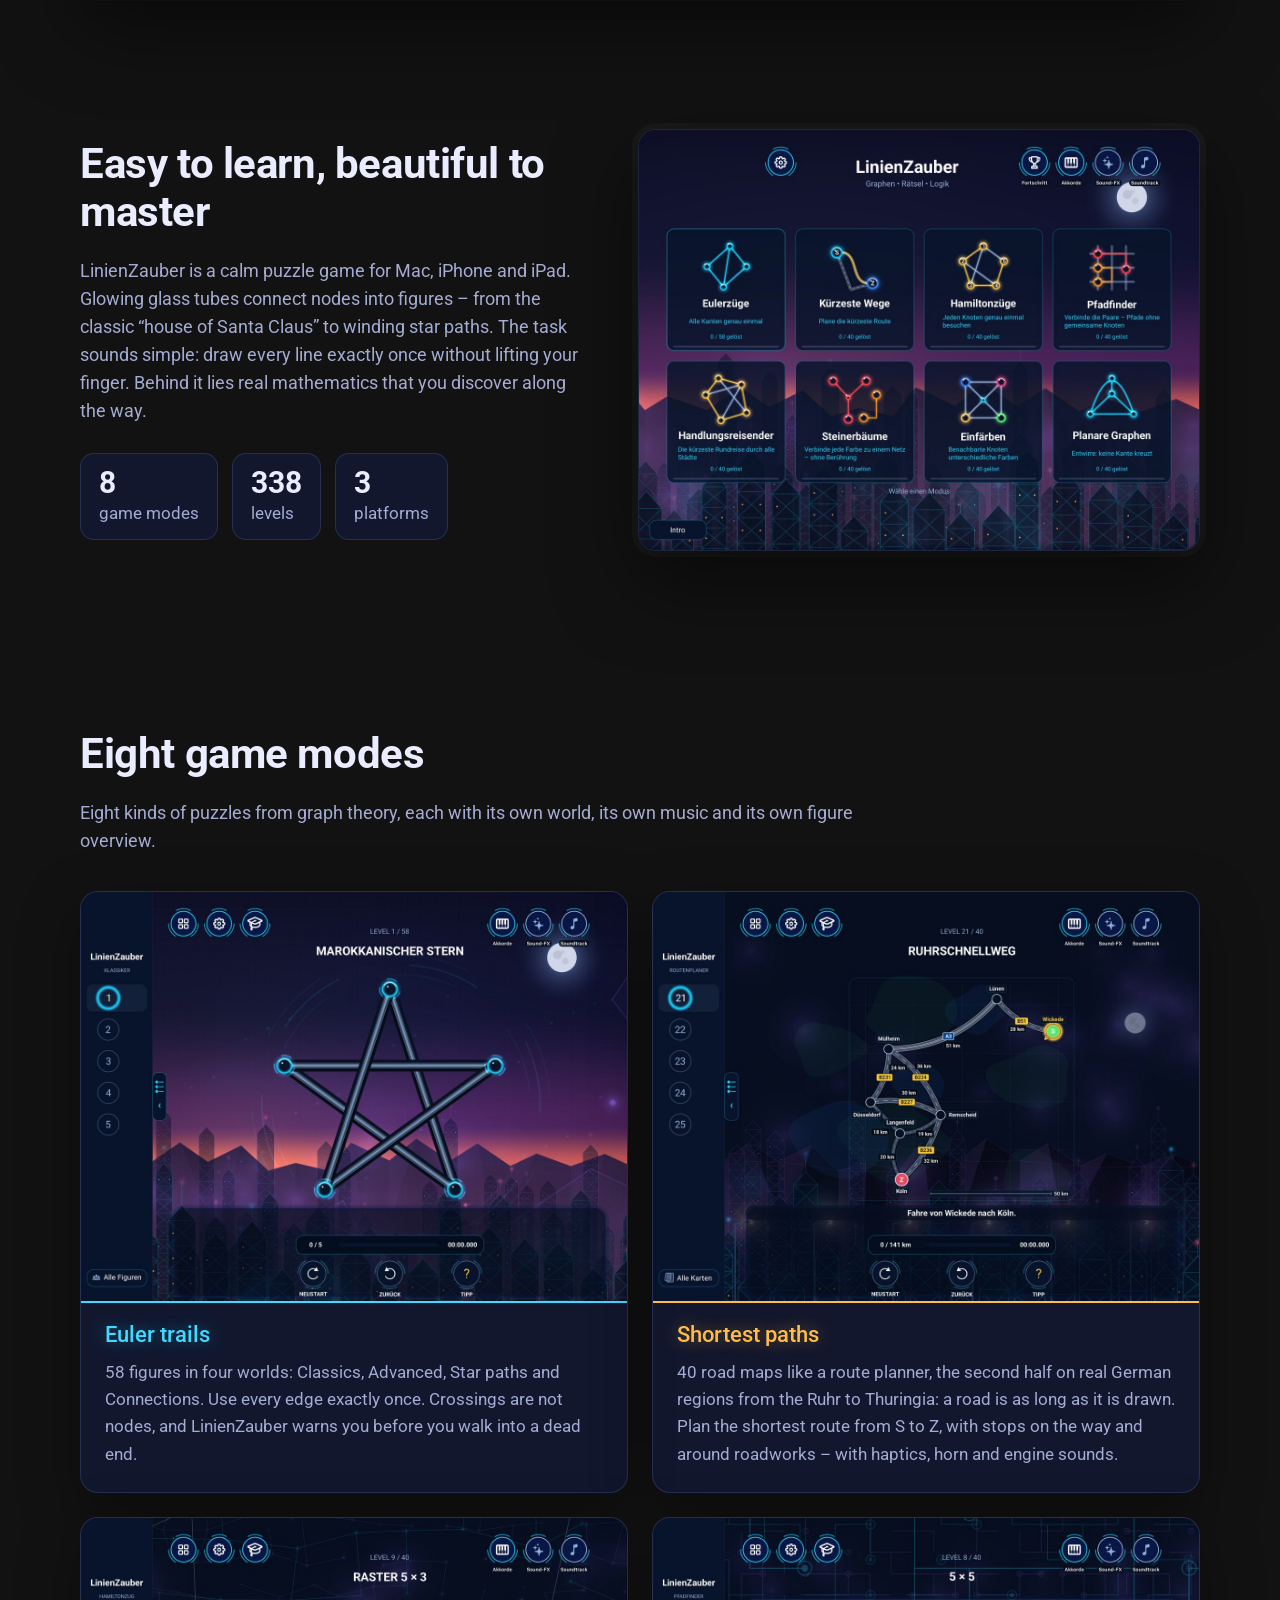
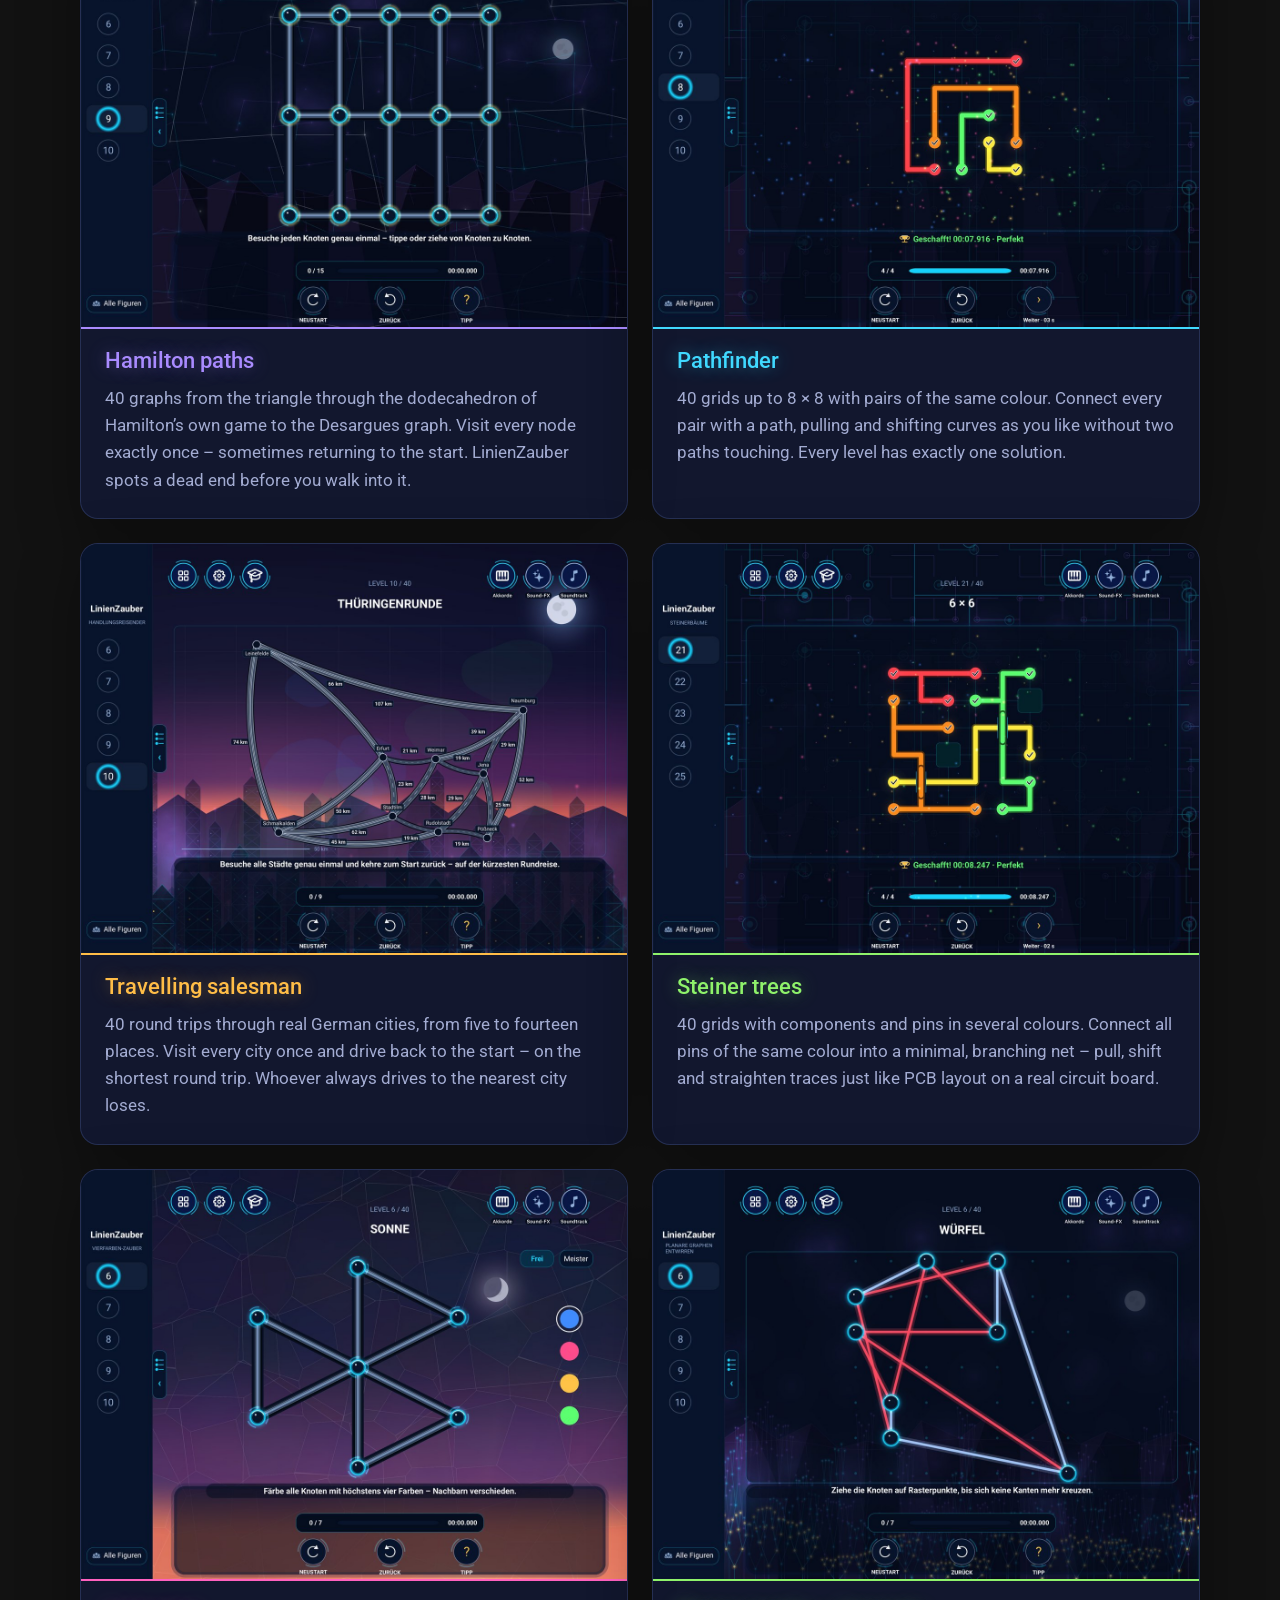
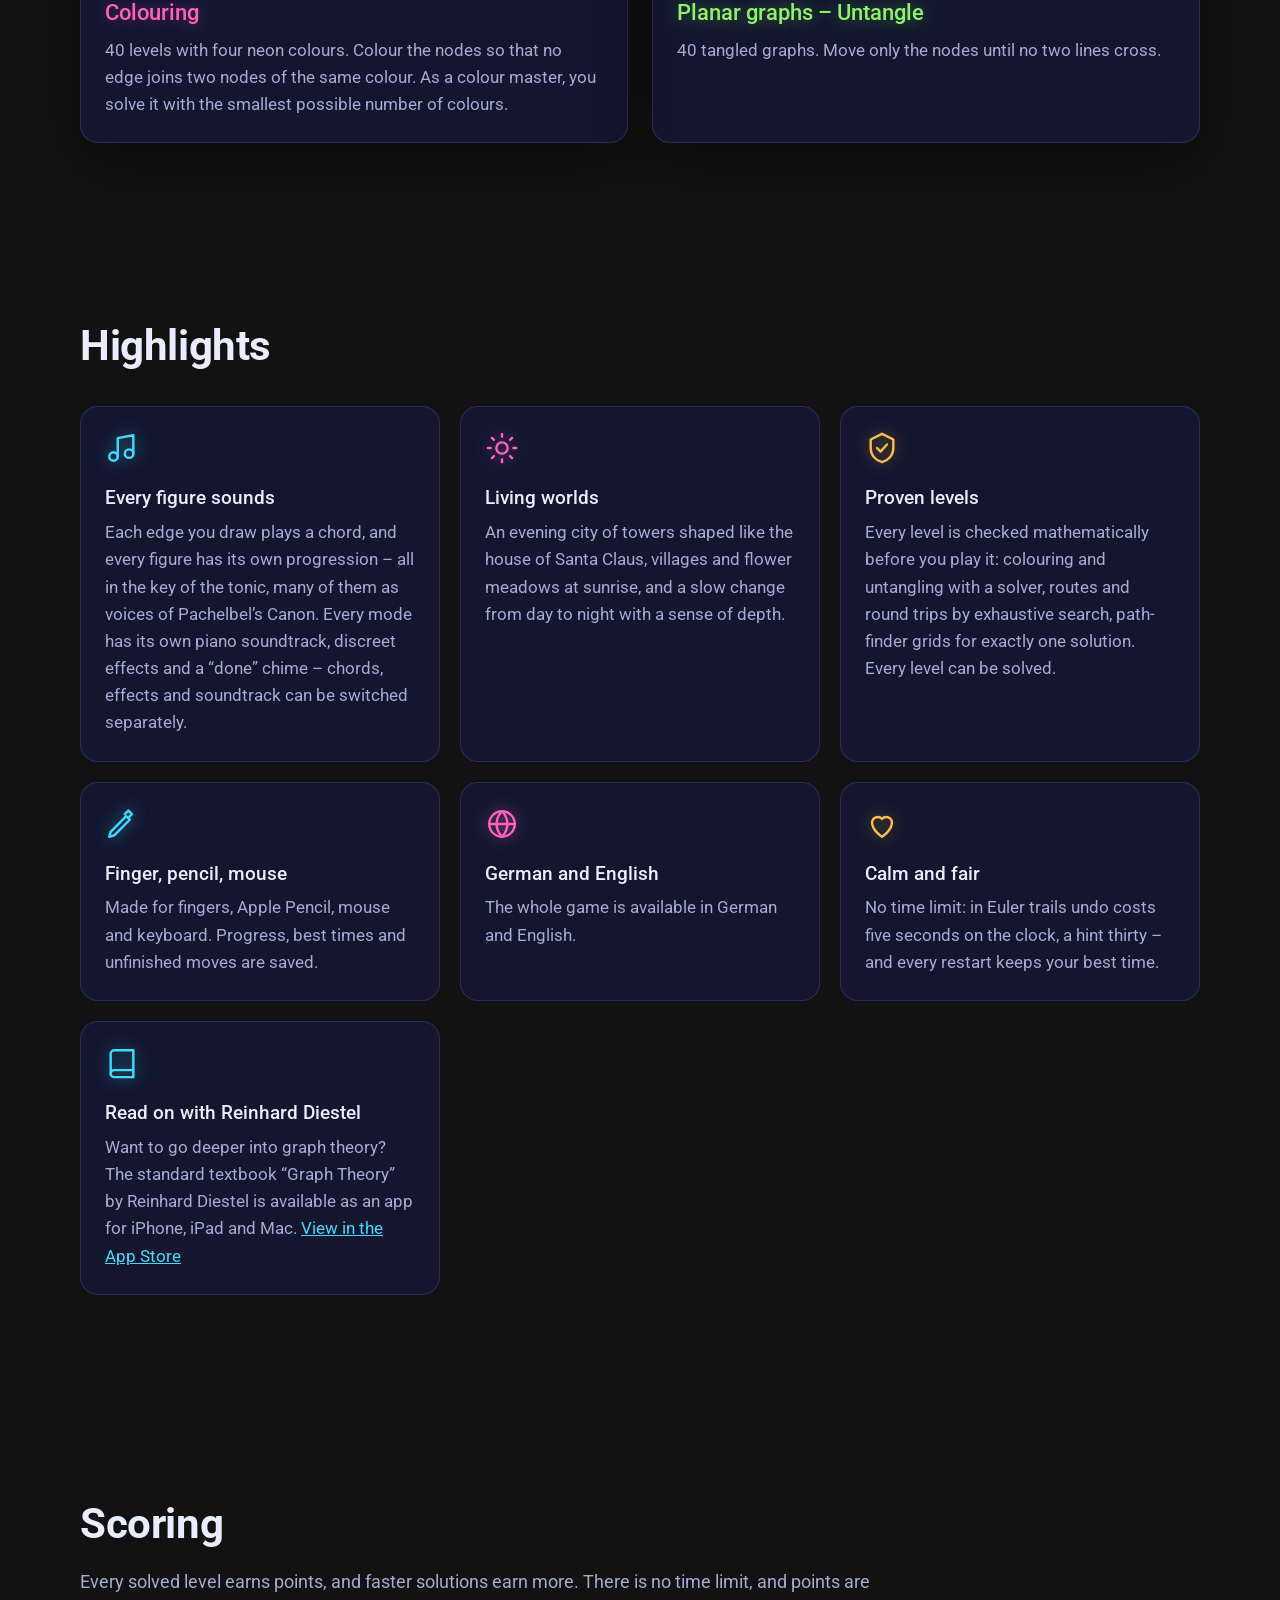
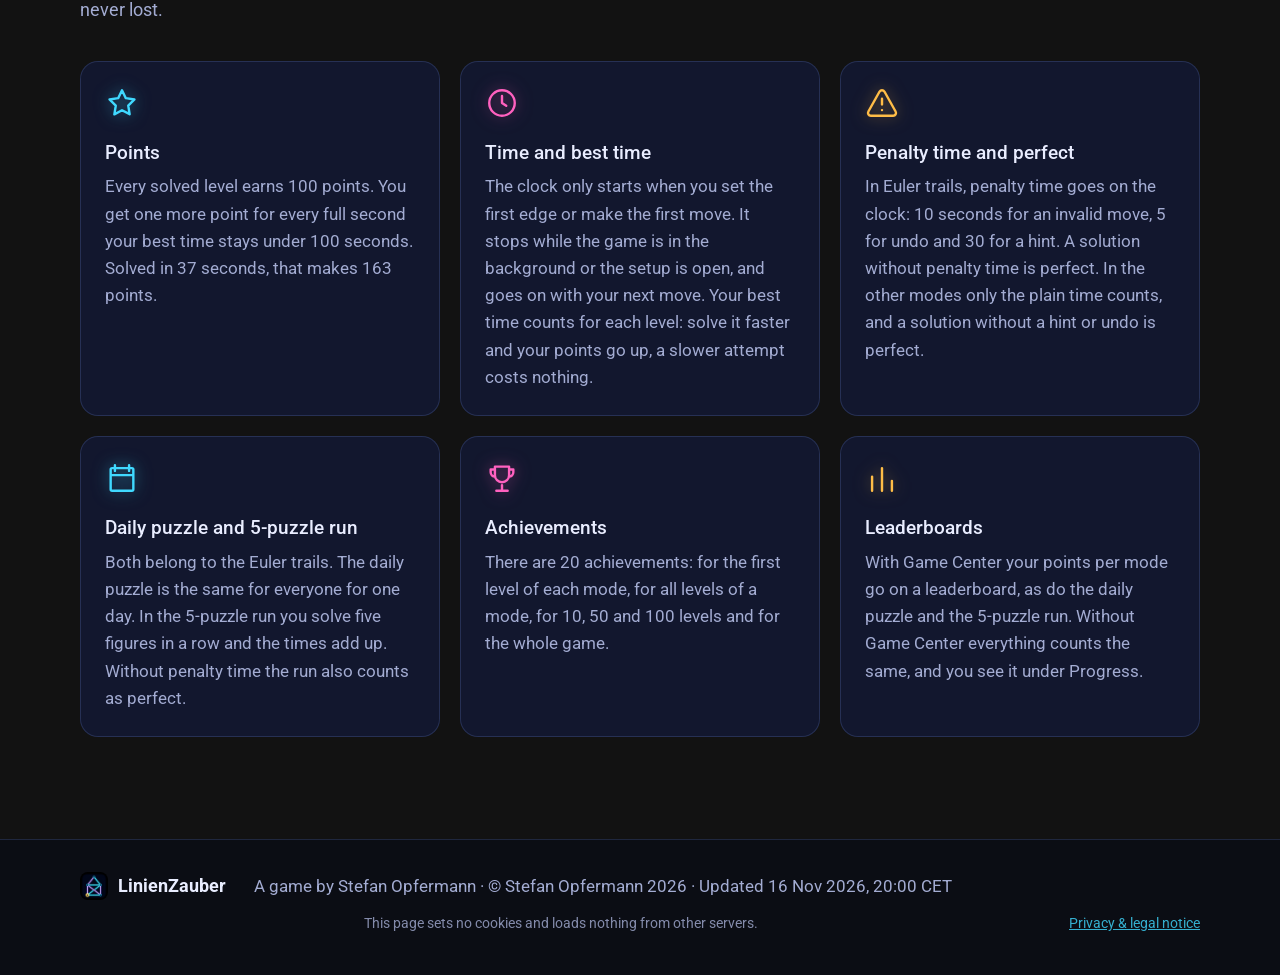
==== commit cff2b322: "Neue Screenshots: zehn iPad-Bilder aus Build 79 Intro, Modus-Übersicht mit allen acht Karten und je " ====
--- a/index.html
+++ b/index.html
@@ -121,7 +121,7 @@
       </div>
       <div class="wrap">
         <figure class="shot hero-shot">
-          <img src="assets/img/01-intro-abendstadt.jpg" width="1200" height="824"
+          <img src="assets/img/01-intro-abendstadt.jpg" width="1200" height="900"
                alt="Titelbild von LinienZauber: eine leuchtende Figur über einer Abendstadt aus Hochhäusern im Stil des Hauses vom Nikolaus, mit Vollmond"
                data-i18n-attr="alt:shot.intro">
         </figure>
@@ -140,7 +140,7 @@
           </ul>
         </div>
         <figure class="shot">
-          <img src="assets/img/02-modi.jpg" width="1200" height="824" loading="lazy"
+          <img src="assets/img/02-modi.jpg" width="1200" height="900" loading="lazy"
                alt="Die Modus-Auswahl mit acht Karten: Eulerzüge, Kürzeste Wege, Hamiltonzüge, Pfadfinder, Handlungsreisender, Steinerbäume, Einfärben und Planare Graphen"
                data-i18n-attr="alt:shot.modes">
         </figure>
@@ -153,7 +153,7 @@
         <p class="section-lead" data-i18n="modes.lead">Acht Rätselarten aus der Graphentheorie, jede mit eigener Welt, eigener Musik und eigener Figurenübersicht.</p>
         <div class="mode-grid">
           <article class="mode" style="--accent: var(--cyan)">
-            <img src="assets/img/03-eulerzuege.jpg" width="1200" height="824" loading="lazy"
+            <img src="assets/img/03-eulerzuege.jpg" width="1200" height="900" loading="lazy"
                  alt="Figurenübersicht der Eulerzüge mit Marokkanischem Stern, Haus vom Nikolaus und weiteren Figuren"
                  data-i18n-attr="alt:shot.euler">
             <div class="mode-body">
@@ -162,7 +162,7 @@
             </div>
           </article>
           <article class="mode" style="--accent: var(--gold)">
-            <img src="assets/img/04-kuerzeste-wege.jpg" width="1200" height="824" loading="lazy"
+            <img src="assets/img/04-kuerzeste-wege.jpg" width="1200" height="900" loading="lazy"
                  alt="Ein Level des Routenplaners: eine Straßenkarte mit Start S, Ziel Z, gesperrten Straßen und der gefahrenen Route"
                  data-i18n-attr="alt:shot.paths">
             <div class="mode-body">
@@ -171,7 +171,7 @@
             </div>
           </article>
           <article class="mode" style="--accent: var(--violet)">
-            <img src="assets/img/07-hamiltonzuege.jpg" width="1200" height="824" loading="lazy"
+            <img src="assets/img/07-hamiltonzuege.jpg" width="1200" height="900" loading="lazy"
                  alt="Figurenübersicht der Hamiltonzüge mit Dreieck mit Fahne, Haus, Rad, Leiter und Stern"
                  data-i18n-attr="alt:shot.hamilton">
             <div class="mode-body">
@@ -180,7 +180,7 @@
             </div>
           </article>
           <article class="mode" style="--accent: var(--cyan)">
-            <img src="assets/img/10-pfadfinder.jpg" width="1200" height="824" loading="lazy"
+            <img src="assets/img/10-pfadfinder.jpg" width="1200" height="900" loading="lazy"
                  alt="Pfadfinder: ein 5-mal-5-Feld mit roten, blauen und grünen Punktepaaren"
                  data-i18n-attr="alt:shot.pathfinder">
             <div class="mode-body">
@@ -189,7 +189,7 @@
             </div>
           </article>
           <article class="mode" style="--accent: var(--gold)">
-            <img src="assets/img/09-handlungsreisender.jpg" width="1200" height="824" loading="lazy"
+            <img src="assets/img/09-handlungsreisender.jpg" width="1200" height="900" loading="lazy"
                  alt="Handlungsreisender: fünf Städte an der Ruhr auf einer Karte, die in einer Rundreise besucht werden sollen"
                  data-i18n-attr="alt:shot.tsp">
             <div class="mode-body">
@@ -198,7 +198,7 @@
             </div>
           </article>
           <article class="mode" style="--accent: var(--green)">
-            <img src="assets/img/08-steinerbaeume.jpg" width="1200" height="824" loading="lazy"
+            <img src="assets/img/08-steinerbaeume.jpg" width="1200" height="900" loading="lazy"
                  alt="Steinerbäume: ein Raster mit roten und blauen Punkten, die je zu einem Netz verbunden werden sollen"
                  data-i18n-attr="alt:shot.steiner">
             <div class="mode-body">
@@ -207,7 +207,7 @@
             </div>
           </article>
           <article class="mode" style="--accent: var(--magenta)">
-            <img src="assets/img/05-einfaerben.jpg" width="1200" height="824" loading="lazy"
+            <img src="assets/img/05-einfaerben.jpg" width="1200" height="900" loading="lazy"
                  alt="Einfärben: ein gelöstes Dreieck mit blauem, pinkem und gelbem Knoten vor einer Blumenwiese bei Sonnenaufgang"
                  data-i18n-attr="alt:shot.colour">
             <div class="mode-body">
@@ -216,7 +216,7 @@
             </div>
           </article>
           <article class="mode" style="--accent: var(--green)">
-            <img src="assets/img/06-planare-graphen.jpg" width="1200" height="824" loading="lazy"
+            <img src="assets/img/06-planare-graphen.jpg" width="1200" height="900" loading="lazy"
                  alt="Planare Graphen: ein verknotetes Fünfeck, dessen sich kreuzende Kanten rot leuchten"
                  data-i18n-attr="alt:shot.planar">
             <div class="mode-body">
